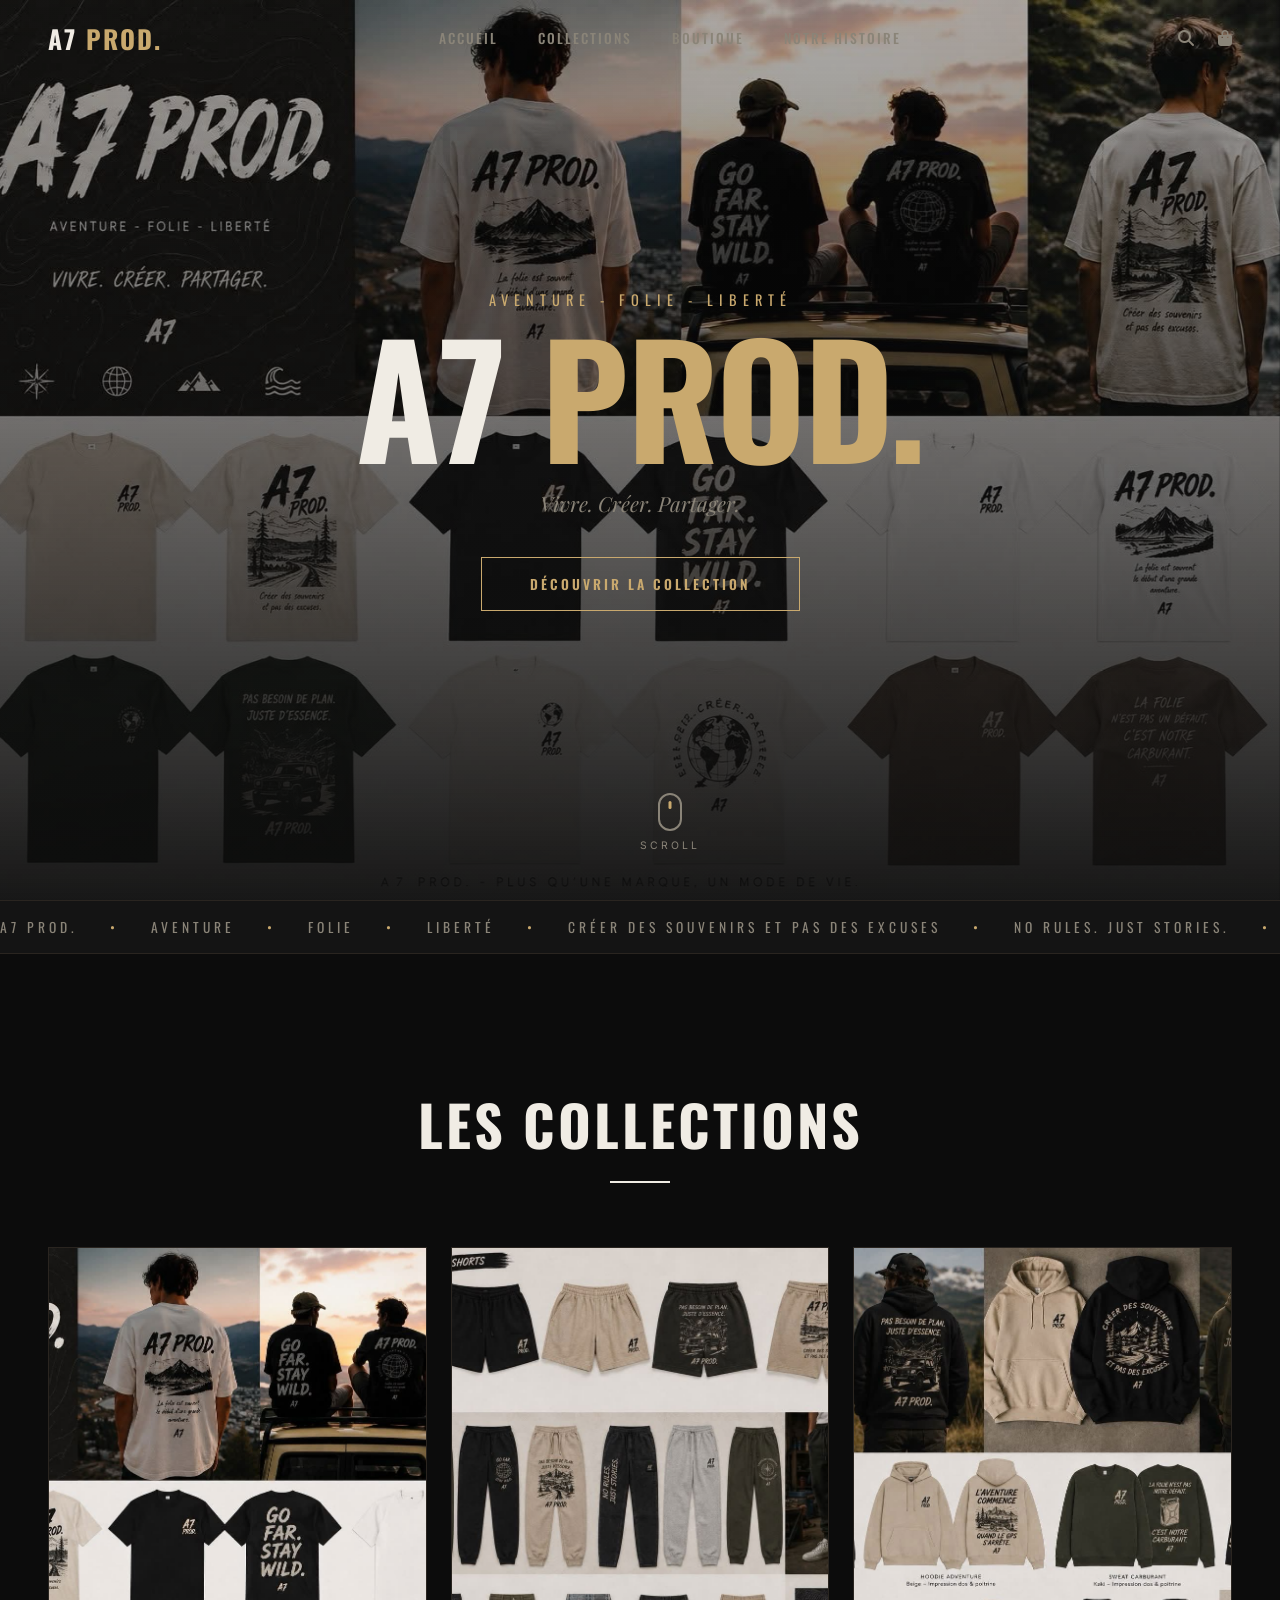
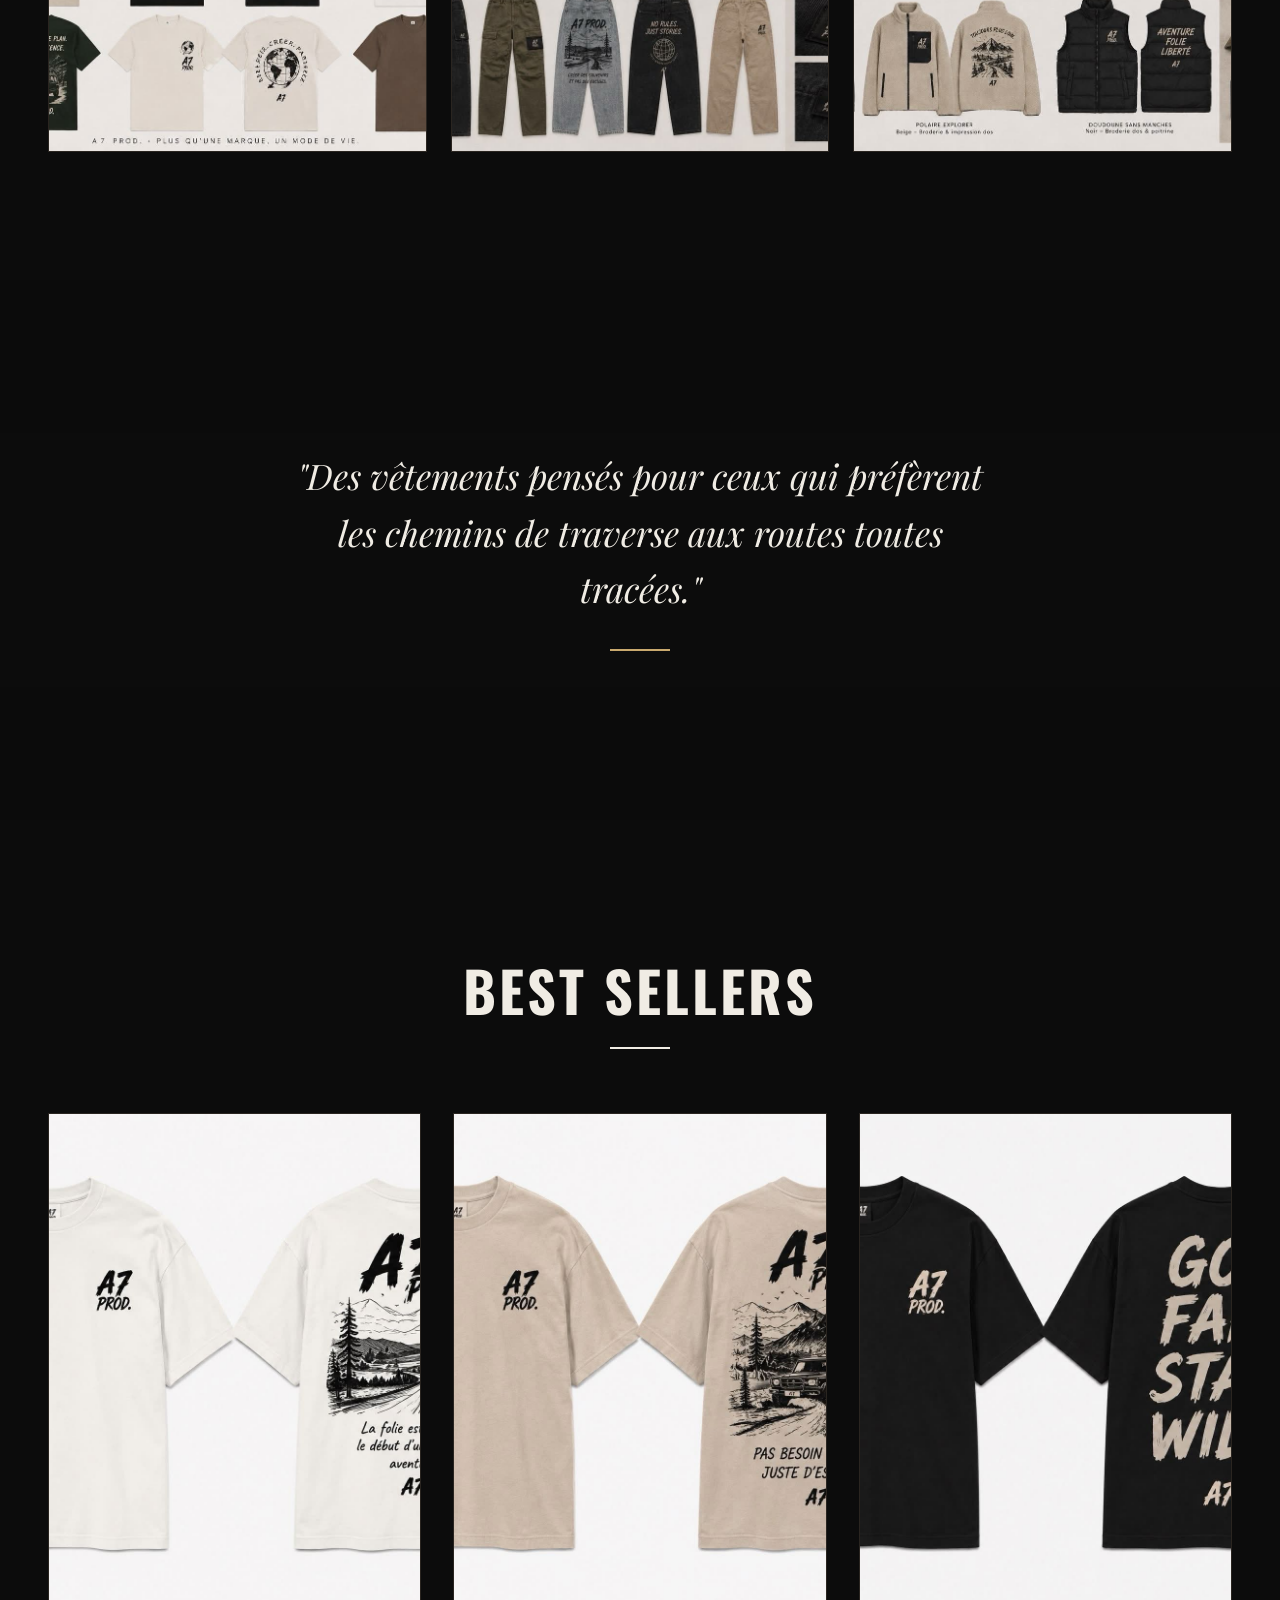
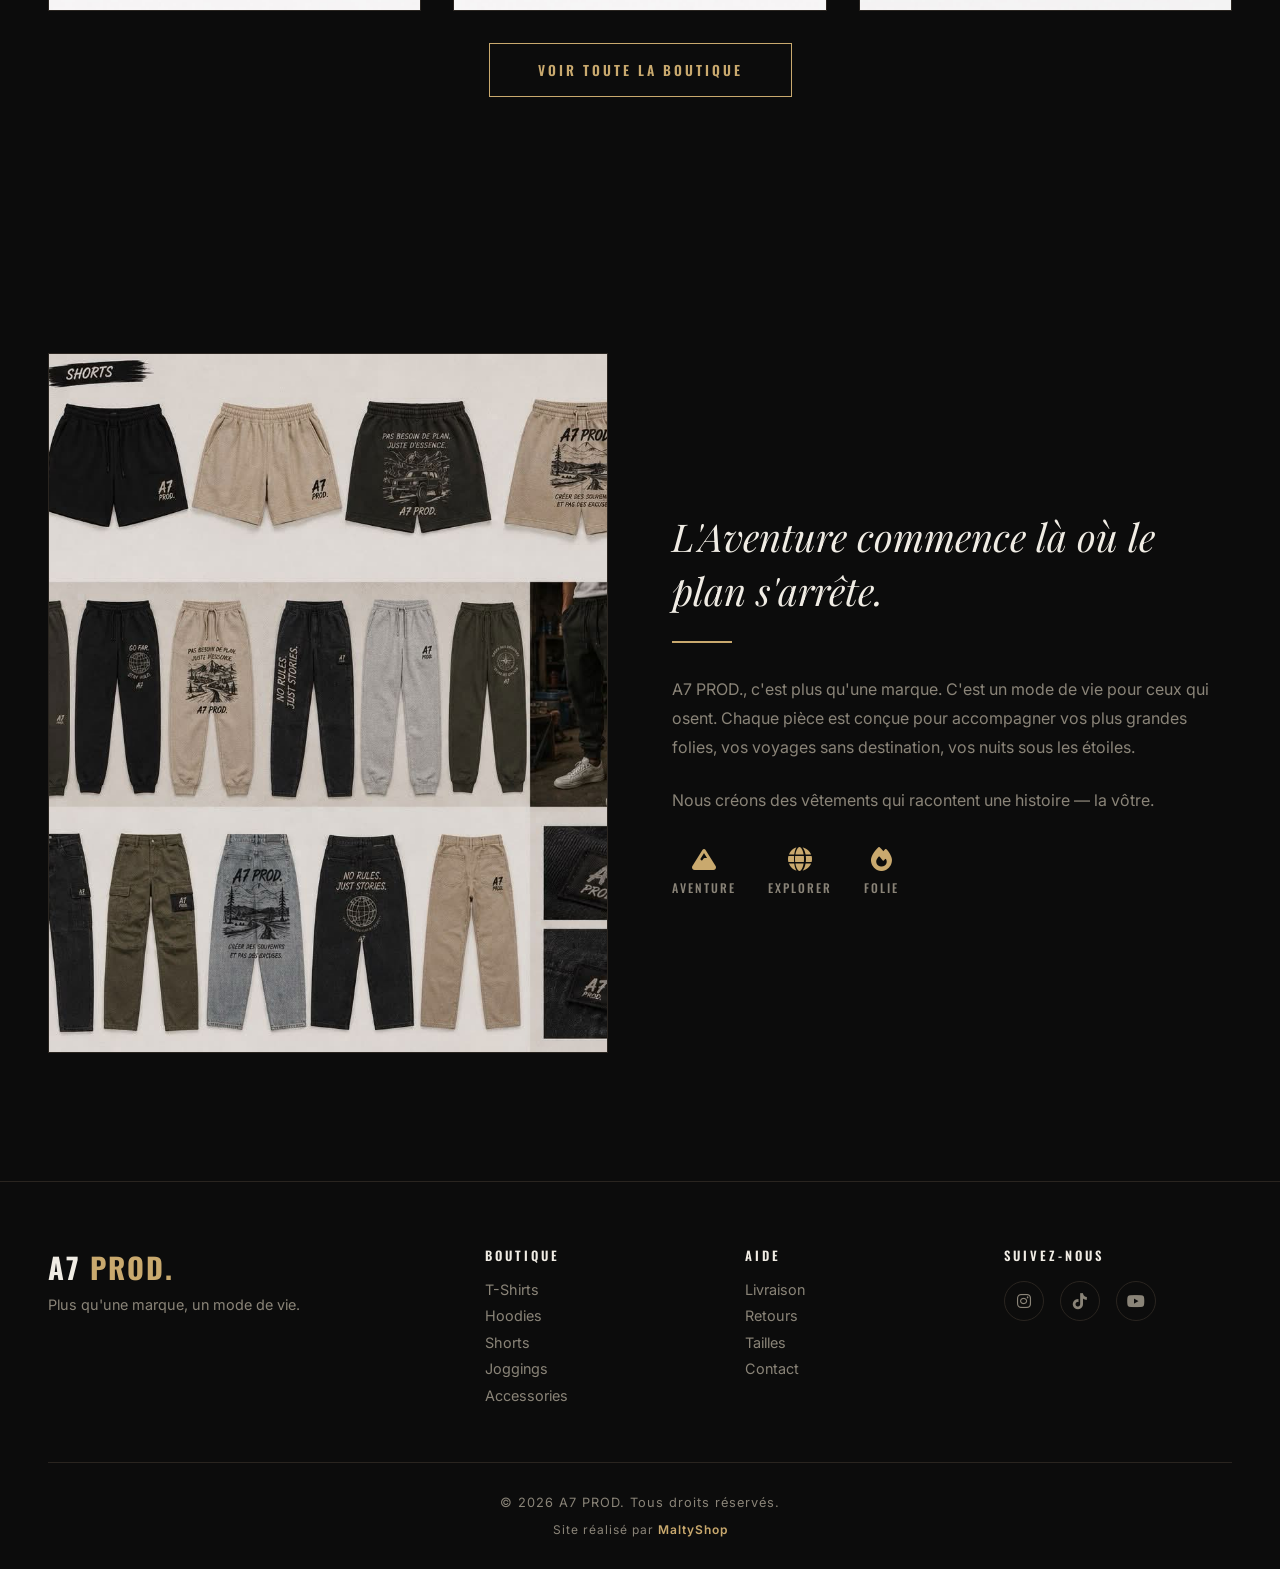
==== index.html @ d079b35b "Add files via upload" ====
<!DOCTYPE html>
<html lang="fr">
<head>
    <meta charset="UTF-8">
    <meta name="viewport" content="width=device-width, initial-scale=1.0, maximum-scale=5.0, user-scalable=yes">
    <title>A7 PROD. | Aventure - Folie - Liberté</title>
    <link rel="preconnect" href="https://fonts.googleapis.com">
    <link rel="preconnect" href="https://fonts.gstatic.com" crossorigin>
    <link href="https://fonts.googleapis.com/css2?family=Oswald:wght@400;500;600;700&family=Playfair+Display:ital,wght@0,400;0,700;1,400&family=Inter:wght@300;400;500;600&display=swap" rel="stylesheet">
    <link rel="stylesheet" href="css/style.css">
    <link rel="stylesheet" href="https://cdnjs.cloudflare.com/ajax/libs/font-awesome/6.4.0/css/all.min.css">
</head>
<body>

    <nav class="navbar" id="navbar">
        <div class="nav-container">
            <a href="#" class="logo">A7 <span>PROD.</span></a>
            <ul class="nav-links">
                <li><a href="#hero">Accueil</a></li>
                <li><a href="#collections">Collections</a></li>
                <li><a href="#shop">Boutique</a></li>
                <li><a href="#about">Notre Histoire</a></li>
            </ul>
            <div class="nav-icons">
                <a href="#"><i class="fas fa-search"></i></a>
                <a href="#"><i class="fas fa-shopping-bag"></i></a>
                <button class="hamburger" id="hamburger" aria-label="Menu">
                    <span></span><span></span><span></span>
                </button>
            </div>
        </div>
    </nav>

    <div class="mobile-menu" id="mobileMenu">
        <button class="mobile-close" id="mobileClose" aria-label="Fermer">&times;</button>
        <a href="#hero">Accueil</a>
        <a href="#collections">Collections</a>
        <a href="#shop">Boutique</a>
        <a href="#about">Notre Histoire</a>
    </div>

    <div class="lightbox" id="lightbox">
        <button class="lightbox-close" id="lightboxClose" aria-label="Fermer">&times;</button>
        <img src="" alt="Vue agrandie" id="lightboxImg">
        <span class="lightbox-hint">Pincer pour zoomer</span>
    </div>

    <header id="hero" class="hero">
        <div class="hero-img" style="background-image: url('images/hero-collection.jpg')"></div>
        <div class="hero-overlay"></div>
        <div class="hero-content" data-animate="fade-up">
            <p class="hero-sub">Aventure - Folie - Liberté</p>
            <h1 class="hero-title">A7 <span>PROD.</span></h1>
            <p class="hero-tagline">Vivre. Créer. Partager.</p>
            <a href="#shop" class="btn-main">Découvrir la Collection</a>
        </div>
        <div class="scroll-indicator">
            <div class="mouse">
                <div class="wheel"></div>
            </div>
            <p>Scroll</p>
        </div>
    </header>

    <section class="brand-strip">
        <div class="marquee">
            <div class="marquee-inner">
                <span>A7 PROD.</span>
                <span class="dot">&#x2022;</span>
                <span>Aventure</span>
                <span class="dot">&#x2022;</span>
                <span>Folie</span>
                <span class="dot">&#x2022;</span>
                <span>Liberté</span>
                <span class="dot">&#x2022;</span>
                <span>Créer des souvenirs et pas des excuses</span>
                <span class="dot">&#x2022;</span>
                <span>No Rules. Just Stories.</span>
                <span class="dot">&#x2022;</span>
                <span>A7 PROD.</span>
                <span class="dot">&#x2022;</span>
                <span>Aventure</span>
                <span class="dot">&#x2022;</span>
                <span>Folie</span>
                <span class="dot">&#x2022;</span>
                <span>Liberté</span>
                <span class="dot">&#x2022;</span>
                <span>Créer des souvenirs et pas des excuses</span>
                <span class="dot">&#x2022;</span>
                <span>No Rules. Just Stories.</span>
                <span class="dot">&#x2022;</span>
            </div>
        </div>
    </section>

    <section id="collections" class="collections">
        <div class="section-header" data-animate="fade-up">
            <h2>Les Collections</h2>
            <div class="line"></div>
        </div>
        <div class="collections-grid">
            <div class="collection-card" data-animate="fade-up">
                <div class="collection-img">
                    <img src="images/hero-collection.jpg" alt="Collection T-Shirts">
                </div>
                <div class="collection-info">
                    <h3>T-Shirts</h3>
                    <p>12 pièces</p>
                </div>
            </div>
            <div class="collection-card" data-animate="fade-up" data-delay="0.2">
                <div class="collection-img">
                    <img src="images/collection-bottoms.jpg" alt="Collection Bottoms">
                </div>
                <div class="collection-info">
                    <h3>Shorts & Joggings</h3>
                    <p>18 pièces</p>
                </div>
            </div>
            <div class="collection-card" data-animate="fade-up" data-delay="0.4">
                <div class="collection-img">
                    <img src="images/collection-hoodies.jpg" alt="Collection Hoodies">
                </div>
                <div class="collection-info">
                    <h3>Hoodies & Outerwear</h3>
                    <p>10 pièces</p>
                </div>
            </div>
        </div>
        <p class="swipe-hint">&#8592; Glisser pour voir plus &#8594;</p>
    </section>

    <section class="statement">
        <div class="statement-bg" style="background-image: url('images/collection-hoodies.jpg')"></div>
        <div class="statement-overlay"></div>
        <div class="statement-content" data-animate="fade-up">
            <h2>"Des vêtements pensés pour ceux qui préfèrent les chemins de traverse aux routes toutes tracées."</h2>
            <div class="line gold"></div>
        </div>
    </section>

    <section id="shop" class="shop">
        <div class="section-header" data-animate="fade-up">
            <h2>Best Sellers</h2>
            <div class="line"></div>
        </div>

        <div class="products-row">
            <div class="product-card" data-animate="fade-up">
                <div class="product-flip">
                    <div class="flip-front">
                        <img src="images/tshirt-cream.jpg" alt="T-Shirt Créer des Souvenirs">
                    </div>
                    <div class="flip-back">
                        <div class="flip-content">
                            <h4>Créer des Souvenirs</h4>
                            <p>T-Shirt Oversize Beige</p>
                            <span class="price">49,99 €</span>
                            <button class="btn-add">Ajouter au panier</button>
                        </div>
                    </div>
                </div>
            </div>

            <div class="product-card" data-animate="fade-up" data-delay="0.2">
                <div class="product-flip">
                    <div class="flip-front">
                        <img src="images/tshirt-beige.jpg" alt="T-Shirt Pas Besoin de Plan">
                    </div>
                    <div class="flip-back">
                        <div class="flip-content">
                            <h4>Pas Besoin de Plan</h4>
                            <p>T-Shirt Oversize Kaki</p>
                            <span class="price">49,99 €</span>
                            <button class="btn-add">Ajouter au panier</button>
                        </div>
                    </div>
                </div>
            </div>

            <div class="product-card" data-animate="fade-up" data-delay="0.4">
                <div class="product-flip">
                    <div class="flip-front">
                        <img src="images/tshirt-black.jpg" alt="T-Shirt Go Far Stay Wild">
                    </div>
                    <div class="flip-back">
                        <div class="flip-content">
                            <h4>Go Far. Stay Wild.</h4>
                            <p>T-Shirt Oversize Noir</p>
                            <span class="price">49,99 €</span>
                            <button class="btn-add">Ajouter au panier</button>
                        </div>
                    </div>
                </div>
            </div>
        </div>
        <p class="swipe-hint">&#8592; Glisser pour voir plus &#8594;</p>

        <div class="shop-cta" data-animate="fade-up">
            <a href="#" class="btn-main">Voir toute la boutique</a>
        </div>
    </section>

    <section id="about" class="about">
        <div class="about-grid">
            <div class="about-img" data-animate="fade-right">
                <img src="images/collection-bottoms.jpg" alt="A7 PROD Collection">
            </div>
            <div class="about-text" data-animate="fade-left">
                <h2>L'Aventure commence là où le plan s'arrête.</h2>
                <div class="line gold"></div>
                <p>A7 PROD., c'est plus qu'une marque. C'est un mode de vie pour ceux qui osent. Chaque pièce est conçue pour accompagner vos plus grandes folies, vos voyages sans destination, vos nuits sous les étoiles.</p>
                <p>Nous créons des vêtements qui racontent une histoire — la vôtre.</p>
                <div class="about-icons">
                    <div class="icon-item">
                        <i class="fas fa-mountain"></i>
                        <span>Aventure</span>
                    </div>
                    <div class="icon-item">
                        <i class="fas fa-globe"></i>
                        <span>Explorer</span>
                    </div>
                    <div class="icon-item">
                        <i class="fas fa-fire"></i>
                        <span>Folie</span>
                    </div>
                </div>
            </div>
        </div>
    </section>

    <footer>
        <div class="footer-top">
            <div class="footer-brand">
                <h3>A7 <span>PROD.</span></h3>
                <p>Plus qu'une marque, un mode de vie.</p>
            </div>
            <div class="footer-links">
                <div class="footer-col">
                    <h4>Boutique</h4>
                    <a href="#">T-Shirts</a>
                    <a href="#">Hoodies</a>
                    <a href="#">Shorts</a>
                    <a href="#">Joggings</a>
                    <a href="#">Accessories</a>
                </div>
                <div class="footer-col">
                    <h4>Aide</h4>
                    <a href="#">Livraison</a>
                    <a href="#">Retours</a>
                    <a href="#">Tailles</a>
                    <a href="#">Contact</a>
                </div>
                <div class="footer-col">
                    <h4>Suivez-nous</h4>
                    <div class="socials">
                        <a href="#"><i class="fab fa-instagram"></i></a>
                        <a href="#"><i class="fab fa-tiktok"></i></a>
                        <a href="#"><i class="fab fa-youtube"></i></a>
                    </div>
                </div>
            </div>
        </div>
        <div class="footer-bottom">
            <p>&copy; 2026 A7 PROD. Tous droits réservés.</p>
            <p class="credit">Site réalisé par <a href="https://maltyshop.vercel.app/" target="_blank">MaltyShop</a></p>
        </div>
    </footer>

    <script src="js/main.js"></script>
</body>
</html>
---- css/style.css ----
:root {
    --bg: #0c0c0c;
    --bg-light: #141414;
    --bg-card: #1a1a1a;
    --text: #f0ece4;
    --text-muted: #8a8478;
    --wood: #8b6f4e;
    --wood-light: #b8976a;
    --gold: #c9a96e;
    --border: #2a2520;
    --ease: cubic-bezier(0.22, 1, 0.36, 1);
    --font-display: 'Oswald', sans-serif;
    --font-serif: 'Playfair Display', serif;
    --font-body: 'Inter', sans-serif;
}

* { margin: 0; padding: 0; box-sizing: border-box; }

html {
    scroll-behavior: smooth;
    -webkit-text-size-adjust: 100%;
}

body {
    font-family: var(--font-body);
    background: var(--bg);
    color: var(--text);
    overflow-x: hidden;
    -webkit-font-smoothing: antialiased;
    -webkit-tap-highlight-color: transparent;
}

a { text-decoration: none; color: inherit; }
img { display: block; width: 100%; height: 100%; object-fit: cover; }

/* ─── NAVBAR ─── */
.navbar {
    position: fixed;
    top: 0;
    left: 0;
    width: 100%;
    z-index: 100;
    padding: 1.2rem 0;
    transition: all 0.5s var(--ease);
}

.navbar.scrolled {
    background: rgba(12, 12, 12, 0.92);
    backdrop-filter: blur(20px);
    -webkit-backdrop-filter: blur(20px);
    padding: 0.8rem 0;
    border-bottom: 1px solid var(--border);
}

.nav-container {
    max-width: 1400px;
    margin: 0 auto;
    padding: 0 3rem;
    display: flex;
    align-items: center;
    justify-content: space-between;
}

.logo {
    font-family: var(--font-display);
    font-size: 1.6rem;
    font-weight: 700;
    letter-spacing: 2px;
    color: var(--text);
}

.logo span { color: var(--gold); }

.nav-links {
    display: flex;
    list-style: none;
    gap: 2.5rem;
}

.nav-links a {
    font-family: var(--font-display);
    font-size: 0.85rem;
    font-weight: 500;
    letter-spacing: 2px;
    text-transform: uppercase;
    color: var(--text-muted);
    transition: color 0.3s;
    position: relative;
}

.nav-links a::after {
    content: '';
    position: absolute;
    bottom: -4px;
    left: 0;
    width: 0;
    height: 1px;
    background: var(--gold);
    transition: width 0.4s var(--ease);
}

.nav-links a:hover { color: var(--text); }
.nav-links a:hover::after { width: 100%; }

.nav-icons {
    display: flex;
    align-items: center;
    gap: 1.5rem;
}

.nav-icons a {
    color: var(--text-muted);
    font-size: 1rem;
    transition: color 0.3s;
}

.nav-icons a:hover { color: var(--gold); }

/* ─── HAMBURGER ─── */
.hamburger {
    display: none;
    flex-direction: column;
    gap: 6px;
    background: none;
    border: none;
    cursor: pointer;
    padding: 8px;
    z-index: 110;
    -webkit-tap-highlight-color: transparent;
}

.hamburger span {
    display: block;
    width: 24px;
    height: 2px;
    background: var(--text);
    transition: all 0.35s var(--ease);
    transform-origin: center;
}

.hamburger.active span:nth-child(1) {
    transform: translateY(8px) rotate(45deg);
}

.hamburger.active span:nth-child(2) {
    opacity: 0;
    transform: scaleX(0);
}

.hamburger.active span:nth-child(3) {
    transform: translateY(-8px) rotate(-45deg);
}

/* ─── MOBILE MENU ─── */
.mobile-menu {
    display: none;
    position: fixed;
    top: 0;
    left: 0;
    width: 100%;
    height: 100%;
    height: 100dvh;
    background: rgba(12, 12, 12, 0.98);
    backdrop-filter: blur(30px);
    -webkit-backdrop-filter: blur(30px);
    z-index: 99;
    flex-direction: column;
    align-items: center;
    justify-content: center;
    gap: 2.5rem;
    opacity: 0;
    pointer-events: none;
    transition: opacity 0.4s var(--ease);
    padding-top: env(safe-area-inset-top, 0px);
    padding-bottom: env(safe-area-inset-bottom, 0px);
}

.mobile-menu.open {
    opacity: 1;
    pointer-events: all;
}

.mobile-menu a {
    font-family: var(--font-display);
    font-size: 2.2rem;
    font-weight: 600;
    letter-spacing: 4px;
    text-transform: uppercase;
    color: var(--text);
    transition: color 0.3s, transform 0.3s;
    -webkit-tap-highlight-color: transparent;
}

.mobile-menu a:active {
    color: var(--gold);
    transform: scale(0.95);
}

.mobile-close {
    position: absolute;
    top: 1.5rem;
    right: 1.5rem;
    top: calc(1.5rem + env(safe-area-inset-top, 0px));
    width: 44px;
    height: 44px;
    background: rgba(255, 255, 255, 0.05);
    border: 1px solid var(--border);
    border-radius: 50%;
    color: var(--text);
    font-size: 1.8rem;
    cursor: pointer;
    display: flex;
    align-items: center;
    justify-content: center;
    -webkit-tap-highlight-color: transparent;
}

/* ─── LIGHTBOX ─── */
.lightbox {
    display: none;
    position: fixed;
    inset: 0;
    background: rgba(0, 0, 0, 0.96);
    z-index: 200;
    align-items: center;
    justify-content: center;
    opacity: 0;
    pointer-events: none;
    transition: opacity 0.3s var(--ease);
    padding: env(safe-area-inset-top, 0px) env(safe-area-inset-right, 0px) env(safe-area-inset-bottom, 0px) env(safe-area-inset-left, 0px);
}

.lightbox.active {
    display: flex;
    opacity: 1;
    pointer-events: all;
}

.lightbox-img-wrap {
    width: 100%;
    height: 100%;
    display: flex;
    align-items: center;
    justify-content: center;
    overflow: auto;
    -webkit-overflow-scrolling: touch;
    touch-action: pinch-zoom pan-x pan-y;
}

.lightbox img {
    max-width: 100%;
    max-height: 100%;
    width: auto;
    height: auto;
    object-fit: contain;
    touch-action: pinch-zoom;
    -webkit-user-select: none;
    user-select: none;
    transition: transform 0.15s ease-out;
}

.lightbox-close {
    position: fixed;
    top: 1rem;
    right: 1rem;
    top: calc(1rem + env(safe-area-inset-top, 0px));
    width: 44px;
    height: 44px;
    background: rgba(255, 255, 255, 0.1);
    backdrop-filter: blur(10px);
    -webkit-backdrop-filter: blur(10px);
    border: 1px solid rgba(255, 255, 255, 0.15);
    border-radius: 50%;
    color: white;
    font-size: 1.5rem;
    cursor: pointer;
    display: flex;
    align-items: center;
    justify-content: center;
    z-index: 201;
    -webkit-tap-highlight-color: transparent;
}

.lightbox-hint {
    position: fixed;
    bottom: 2rem;
    bottom: calc(2rem + env(safe-area-inset-bottom, 0px));
    left: 50%;
    transform: translateX(-50%);
    font-size: 0.7rem;
    color: rgba(255, 255, 255, 0.4);
    letter-spacing: 2px;
    text-transform: uppercase;
    z-index: 201;
    pointer-events: none;
}

/* ─── HERO ─── */
.hero {
    position: relative;
    height: 100vh;
    height: 100dvh;
    min-height: 600px;
    display: flex;
    align-items: center;
    justify-content: center;
    overflow: hidden;
}

.hero-img {
    position: absolute;
    inset: 0;
    background-size: cover;
    background-position: center;
    transform: scale(1.1);
    transition: transform 8s ease-out;
    will-change: transform;
}

.hero.loaded .hero-img {
    transform: scale(1);
}

.hero-overlay {
    position: absolute;
    inset: 0;
    background: linear-gradient(
        to bottom,
        rgba(12, 12, 12, 0.3) 0%,
        rgba(12, 12, 12, 0.5) 40%,
        rgba(12, 12, 12, 0.95) 100%
    );
}

.hero-content {
    position: relative;
    z-index: 2;
    text-align: center;
    padding: 0 2rem;
}

.hero-sub {
    font-family: var(--font-display);
    font-size: 0.9rem;
    font-weight: 400;
    letter-spacing: 6px;
    text-transform: uppercase;
    color: var(--gold);
    margin-bottom: 1rem;
    opacity: 0;
    transform: translateY(30px);
    animation: fadeUp 1s var(--ease) 0.3s forwards;
}

.hero-title {
    font-family: var(--font-display);
    font-size: clamp(4rem, 12vw, 10rem);
    font-weight: 700;
    line-height: 0.9;
    letter-spacing: -2px;
    margin-bottom: 1.5rem;
    opacity: 0;
    transform: translateY(30px);
    animation: fadeUp 1s var(--ease) 0.5s forwards;
}

.hero-title span {
    color: var(--gold);
    display: inline-block;
}

.hero-tagline {
    font-family: var(--font-serif);
    font-style: italic;
    font-size: 1.3rem;
    color: var(--text-muted);
    margin-bottom: 2.5rem;
    opacity: 0;
    transform: translateY(30px);
    animation: fadeUp 1s var(--ease) 0.7s forwards;
}

.btn-main {
    display: inline-block;
    font-family: var(--font-display);
    font-size: 0.85rem;
    font-weight: 600;
    letter-spacing: 3px;
    text-transform: uppercase;
    padding: 1rem 3rem;
    border: 1px solid var(--gold);
    color: var(--gold);
    background: transparent;
    cursor: pointer;
    transition: all 0.4s var(--ease);
    opacity: 0;
    transform: translateY(30px);
    animation: fadeUp 1s var(--ease) 0.9s forwards;
    -webkit-tap-highlight-color: transparent;
}

.btn-main:hover {
    background: var(--gold);
    color: var(--bg);
}

.scroll-indicator {
    position: absolute;
    bottom: 3rem;
    left: 50%;
    transform: translateX(-50%);
    z-index: 2;
    text-align: center;
    opacity: 0;
    animation: fadeUp 1s var(--ease) 1.2s forwards;
}

.mouse {
    width: 24px;
    height: 38px;
    border: 2px solid var(--text-muted);
    border-radius: 12px;
    margin: 0 auto 0.5rem;
    position: relative;
}

.wheel {
    width: 3px;
    height: 8px;
    background: var(--gold);
    border-radius: 2px;
    position: absolute;
    top: 6px;
    left: 50%;
    transform: translateX(-50%);
    animation: scrollWheel 2s infinite;
}

.scroll-indicator p {
    font-size: 0.65rem;
    letter-spacing: 3px;
    text-transform: uppercase;
    color: var(--text-muted);
}

/* ─── MARQUEE ─── */
.brand-strip {
    background: var(--bg-light);
    border-top: 1px solid var(--border);
    border-bottom: 1px solid var(--border);
    overflow: hidden;
    padding: 1rem 0;
}

.marquee {
    width: 100%;
    overflow: hidden;
}

.marquee-inner {
    display: flex;
    gap: 2rem;
    white-space: nowrap;
    animation: marquee 30s linear infinite;
    font-family: var(--font-display);
    font-size: 0.85rem;
    font-weight: 400;
    letter-spacing: 4px;
    text-transform: uppercase;
    color: var(--text-muted);
}

.marquee-inner .dot {
    color: var(--gold);
}

/* ─── SECTIONS COMMON ─── */
.section-header {
    text-align: center;
    margin-bottom: 4rem;
}

.section-header h2 {
    font-family: var(--font-display);
    font-size: clamp(2rem, 5vw, 3.5rem);
    font-weight: 700;
    letter-spacing: 3px;
    text-transform: uppercase;
    margin-bottom: 1rem;
}

.line {
    width: 60px;
    height: 2px;
    background: var(--text);
    margin: 0 auto;
}

.line.gold { background: var(--gold); }

/* ─── COLLECTIONS ─── */
.collections {
    padding: 8rem 3rem;
    max-width: 1400px;
    margin: 0 auto;
}

.collections-grid {
    display: grid;
    grid-template-columns: repeat(3, 1fr);
    gap: 1.5rem;
}

.collection-card {
    position: relative;
    overflow: hidden;
    cursor: pointer;
    aspect-ratio: 3/4;
    border: 1px solid var(--border);
}

.collection-img {
    position: absolute;
    inset: 0;
}

.collection-img img {
    transition: transform 0.8s var(--ease);
}

.collection-card:hover .collection-img img {
    transform: scale(1.08);
}

.collection-info {
    position: absolute;
    bottom: 0;
    left: 0;
    right: 0;
    padding: 3rem 2rem 2rem;
    background: linear-gradient(to top, rgba(12,12,12,0.95) 0%, transparent 100%);
    transform: translateY(20px);
    opacity: 0;
    transition: all 0.5s var(--ease);
}

.collection-card:hover .collection-info {
    transform: translateY(0);
    opacity: 1;
}

.collection-info h3 {
    font-family: var(--font-display);
    font-size: 1.5rem;
    font-weight: 600;
    letter-spacing: 2px;
    text-transform: uppercase;
    margin-bottom: 0.3rem;
}

.collection-info p {
    font-size: 0.85rem;
    color: var(--gold);
    letter-spacing: 1px;
}

/* ─── STATEMENT ─── */
.statement {
    position: relative;
    height: 60vh;
    min-height: 400px;
    display: flex;
    align-items: center;
    justify-content: center;
    overflow: hidden;
}

.statement-bg {
    position: absolute;
    inset: 0;
    background-size: cover;
    background-position: center;
    background-attachment: fixed;
}

.statement-overlay {
    position: absolute;
    inset: 0;
    background: rgba(12, 12, 12, 0.88);
}

.statement-content {
    position: relative;
    z-index: 2;
    text-align: center;
    max-width: 800px;
    padding: 0 3rem;
}

.statement-content h2 {
    font-family: var(--font-serif);
    font-size: clamp(1.5rem, 3.5vw, 2.2rem);
    font-weight: 400;
    font-style: italic;
    line-height: 1.6;
    color: var(--text);
    margin-bottom: 2rem;
}

/* ─── SHOP ─── */
.shop {
    padding: 8rem 3rem;
    max-width: 1400px;
    margin: 0 auto;
}

.products-row {
    display: grid;
    grid-template-columns: repeat(3, 1fr);
    gap: 2rem;
    margin-bottom: 2rem;
}

.product-card {
    perspective: 1000px;
    aspect-ratio: 3/4;
    cursor: pointer;
}

.product-flip {
    position: relative;
    width: 100%;
    height: 100%;
    transition: transform 0.8s var(--ease);
    transform-style: preserve-3d;
}

.product-card:hover .product-flip {
    transform: rotateY(180deg);
}

.flip-front,
.flip-back {
    position: absolute;
    inset: 0;
    backface-visibility: hidden;
    -webkit-backface-visibility: hidden;
    border: 1px solid var(--border);
    overflow: hidden;
}

.flip-front img {
    transition: transform 0.6s var(--ease);
}

.product-card:hover .flip-front img {
    transform: scale(1.05);
}

.flip-back {
    transform: rotateY(180deg);
    background: var(--bg-card);
    display: flex;
    align-items: center;
    justify-content: center;
}

.flip-content {
    text-align: center;
    padding: 2rem;
}

.flip-content h4 {
    font-family: var(--font-display);
    font-size: 1.4rem;
    font-weight: 600;
    letter-spacing: 2px;
    text-transform: uppercase;
    margin-bottom: 0.5rem;
}

.flip-content p {
    font-size: 0.9rem;
    color: var(--text-muted);
    margin-bottom: 1rem;
}

.flip-content .price {
    display: block;
    font-family: var(--font-display);
    font-size: 1.3rem;
    font-weight: 600;
    color: var(--gold);
    margin-bottom: 2rem;
}

.btn-add {
    font-family: var(--font-display);
    font-size: 0.8rem;
    font-weight: 600;
    letter-spacing: 2px;
    text-transform: uppercase;
    padding: 0.9rem 2rem;
    border: 1px solid var(--gold);
    background: transparent;
    color: var(--gold);
    cursor: pointer;
    transition: all 0.3s var(--ease);
    -webkit-tap-highlight-color: transparent;
}

.btn-add:hover {
    background: var(--gold);
    color: var(--bg);
}

.shop-cta {
    text-align: center;
    margin-top: 2rem;
}

/* ─── ABOUT ─── */
.about {
    padding: 8rem 3rem;
    max-width: 1400px;
    margin: 0 auto;
}

.about-grid {
    display: grid;
    grid-template-columns: 1fr 1fr;
    gap: 4rem;
    align-items: center;
}

.about-img {
    overflow: hidden;
    border: 1px solid var(--border);
    aspect-ratio: 4/5;
    cursor: zoom-in;
}

.about-img img {
    transition: transform 0.8s var(--ease);
}

.about-img:hover img {
    transform: scale(1.05);
}

.about-text h2 {
    font-family: var(--font-serif);
    font-size: clamp(1.8rem, 3vw, 2.5rem);
    font-weight: 400;
    font-style: italic;
    line-height: 1.4;
    margin-bottom: 1.5rem;
}

.about-text .line {
    margin: 0 0 2rem 0;
}

.about-text p {
    font-size: 1rem;
    line-height: 1.8;
    color: var(--text-muted);
    margin-bottom: 1.5rem;
}

.about-icons {
    display: flex;
    gap: 2rem;
    margin-top: 2rem;
}

.icon-item {
    text-align: center;
}

.icon-item i {
    font-size: 1.5rem;
    color: var(--gold);
    margin-bottom: 0.5rem;
}

.icon-item span {
    display: block;
    font-family: var(--font-display);
    font-size: 0.75rem;
    font-weight: 500;
    letter-spacing: 2px;
    text-transform: uppercase;
    color: var(--text-muted);
}

/* ─── FOOTER ─── */
footer {
    border-top: 1px solid var(--border);
    padding: 4rem 3rem 2rem;
}

.footer-top {
    max-width: 1400px;
    margin: 0 auto;
    display: grid;
    grid-template-columns: 1fr 2fr;
    gap: 4rem;
    margin-bottom: 3rem;
}

.footer-brand h3 {
    font-family: var(--font-display);
    font-size: 1.8rem;
    font-weight: 700;
    letter-spacing: 2px;
    margin-bottom: 0.5rem;
}

.footer-brand h3 span { color: var(--gold); }

.footer-brand p {
    font-size: 0.9rem;
    color: var(--text-muted);
}

.footer-links {
    display: grid;
    grid-template-columns: repeat(3, 1fr);
    gap: 2rem;
}

.footer-col h4 {
    font-family: var(--font-display);
    font-size: 0.8rem;
    font-weight: 600;
    letter-spacing: 3px;
    text-transform: uppercase;
    margin-bottom: 1rem;
    color: var(--text);
}

.footer-col a {
    display: block;
    font-size: 0.9rem;
    color: var(--text-muted);
    margin-bottom: 0.6rem;
    transition: color 0.3s;
}

.footer-col a:hover { color: var(--gold); }

.socials {
    display: flex;
    gap: 1rem;
}

.socials a {
    display: inline-flex;
    align-items: center;
    justify-content: center;
    width: 40px;
    height: 40px;
    border: 1px solid var(--border);
    border-radius: 50%;
    font-size: 1rem;
    color: var(--text-muted);
    transition: all 0.3s;
}

.socials a:hover {
    border-color: var(--gold);
    color: var(--gold);
}

.footer-bottom {
    max-width: 1400px;
    margin: 0 auto;
    padding-top: 2rem;
    border-top: 1px solid var(--border);
    text-align: center;
}

.footer-bottom p {
    font-size: 0.8rem;
    color: var(--text-muted);
    letter-spacing: 1px;
}

.footer-bottom .credit {
    margin-top: 0.8rem;
    font-size: 0.75rem;
    color: var(--text-muted);
}

.footer-bottom .credit a {
    color: var(--gold);
    font-weight: 600;
    transition: opacity 0.3s;
}

.footer-bottom .credit a:hover {
    opacity: 0.7;
}

/* ─── SWIPE HINT ─── */
.swipe-hint {
    display: none;
}

/* ─── ANIMATIONS ─── */
@keyframes fadeUp {
    to { opacity: 1; transform: translateY(0); }
}

@keyframes scrollWheel {
    0% { opacity: 1; transform: translateX(-50%) translateY(0); }
    100% { opacity: 0; transform: translateX(-50%) translateY(12px); }
}

@keyframes marquee {
    0% { transform: translateX(0); }
    100% { transform: translateX(-50%); }
}

@keyframes fadeIn {
    from { opacity: 0; }
    to { opacity: 1; }
}

/* Scroll reveal */
[data-animate] {
    opacity: 0;
    transition: all 0.8s var(--ease);
}

[data-animate="fade-up"] { transform: translateY(60px); }
[data-animate="fade-right"] { transform: translateX(-60px); }
[data-animate="fade-left"] { transform: translateX(60px); }

[data-animate].visible {
    opacity: 1;
    transform: translate(0);
}

/* ════════════════════════════════════════════════════════
   TABLETTE
   ════════════════════════════════════════════════════════ */
@media (max-width: 1024px) {
    .collections-grid { grid-template-columns: 1fr; gap: 1rem; }
    .collection-card { aspect-ratio: 16/9; }
    .products-row { grid-template-columns: repeat(2, 1fr); }
    .about-grid { grid-template-columns: 1fr; gap: 2rem; }
    .footer-top { grid-template-columns: 1fr; gap: 2rem; }
}

/* ════════════════════════════════════════════════════════
   MOBILE
   ════════════════════════════════════════════════════════ */
@media (max-width: 768px) {

    /* ── NAV ── */
    .nav-links { display: none; }
    .nav-icons > a { display: none; }
    .hamburger { display: flex; }
    .nav-container { padding: 0 1.2rem; }
    .navbar { padding: 1rem 0; }
    .navbar.scrolled { padding: 0.6rem 0; }
    .mobile-menu { display: flex; }

    /* ── HERO ── */
    .hero { min-height: 100dvh; }
    .hero-title {
        font-size: clamp(3.2rem, 16vw, 5rem);
        letter-spacing: -1px;
    }
    .hero-sub {
        font-size: 0.65rem;
        letter-spacing: 5px;
        margin-bottom: 0.8rem;
    }
    .hero-tagline {
        font-size: 1rem;
        margin-bottom: 2rem;
    }
    .hero-content { padding: 0 1.5rem; }
    .btn-main {
        padding: 0.85rem 2rem;
        font-size: 0.72rem;
        letter-spacing: 2px;
    }
    .scroll-indicator { bottom: 1.5rem; }

    /* ── SECTIONS ── */
    .collections { padding: 4rem 1.2rem; }
    .shop { padding: 4rem 1.2rem; }
    .about { padding: 4rem 1.2rem; }
    .statement { min-height: 350px; height: auto; padding: 4rem 0; }
    .statement-bg { background-attachment: scroll; }
    .statement-content { padding: 0 1.5rem; }
    .statement-content h2 { font-size: 1.25rem; line-height: 1.6; }

    /* ── SECTION HEADERS ── */
    .section-header { margin-bottom: 2rem; }
    .section-header h2 { font-size: 1.6rem; letter-spacing: 2px; }

    /* ── COLLECTIONS - Horizontal swipe ── */
    .collections-grid {
        display: flex;
        overflow-x: auto;
        scroll-snap-type: x mandatory;
        -webkit-overflow-scrolling: touch;
        gap: 0.8rem;
        padding: 0 1.2rem 1rem;
        margin: 0 -1.2rem;
        width: calc(100% + 2.4rem);
        scrollbar-width: none;
    }
    .collections-grid::-webkit-scrollbar { display: none; }
    .collection-card {
        flex: 0 0 82vw;
        scroll-snap-align: center;
        aspect-ratio: 3/4;
        border-radius: 10px;
    }
    .collection-info {
        opacity: 1;
        transform: translateY(0);
        padding: 2rem 1.2rem 1.2rem;
        border-radius: 0 0 10px 10px;
    }
    .collection-info h3 { font-size: 1.1rem; letter-spacing: 1px; }
    .collection-info p { font-size: 0.75rem; }

    /* ── PRODUCTS - Horizontal swipe ── */
    .products-row {
        display: flex;
        overflow-x: auto;
        scroll-snap-type: x mandatory;
        -webkit-overflow-scrolling: touch;
        gap: 0.8rem;
        padding: 0 1.2rem 1rem;
        margin: 0 -1.2rem;
        width: calc(100% + 2.4rem);
        margin-bottom: 1rem;
        scrollbar-width: none;
    }
    .products-row::-webkit-scrollbar { display: none; }
    .product-card {
        flex: 0 0 78vw;
        scroll-snap-align: center;
        max-width: 340px;
        aspect-ratio: 3/4;
        perspective: none;
    }
    .product-card:hover .product-flip {
        transform: none;
    }

    /* Mobile: show product info below image instead of flip */
    .product-flip {
        transform: none !important;
        transform-style: flat;
    }
    .flip-front,
    .flip-back {
        position: relative;
        backface-visibility: visible;
        -webkit-backface-visibility: visible;
    }
    .flip-front {
        border-radius: 10px;
        overflow: hidden;
    }
    .flip-front img {
        transition: transform 0.4s var(--ease);
    }
    .flip-back {
        transform: none;
        background: var(--bg-card);
        border-radius: 0 0 10px 10px;
        border: 1px solid var(--border);
        border-top: none;
        padding: 1.2rem;
        display: block;
    }
    .flip-content {
        padding: 0;
    }
    .flip-content h4 {
        font-size: 0.95rem;
        margin-bottom: 0.3rem;
    }
    .flip-content p {
        font-size: 0.8rem;
        margin-bottom: 0.6rem;
    }
    .flip-content .price {
        font-size: 1.1rem;
        margin-bottom: 1rem;
    }
    .btn-add {
        width: 100%;
        padding: 0.75rem 1rem;
        font-size: 0.72rem;
        min-height: 44px;
        border-radius: 6px;
    }
    .btn-add:active {
        background: var(--gold);
        color: var(--bg);
        transform: scale(0.97);
    }

    /* ── ABOUT ── */
    .about-grid { gap: 2rem; }
    .about-img {
        aspect-ratio: 16/10;
        border-radius: 10px;
    }
    .about-text h2 { font-size: 1.4rem; line-height: 1.4; }
    .about-text p { font-size: 0.9rem; line-height: 1.7; }
    .about-text .line { margin-bottom: 1.5rem; }
    .about-icons { gap: 1.5rem; margin-top: 1.5rem; }
    .icon-item i { font-size: 1.2rem; }
    .icon-item span { font-size: 0.6rem; letter-spacing: 1px; }

    /* ── FOOTER ── */
    footer {
        padding: 3rem 1.2rem 1.5rem;
        padding-bottom: calc(1.5rem + env(safe-area-inset-bottom, 0px));
    }
    .footer-top { gap: 2rem; margin-bottom: 2rem; }
    .footer-brand h3 { font-size: 1.3rem; }
    .footer-brand p { font-size: 0.8rem; }
    .footer-links { grid-template-columns: 1fr 1fr; gap: 1.5rem; }
    .footer-col h4 { font-size: 0.7rem; margin-bottom: 0.8rem; }
    .footer-col a { font-size: 0.82rem; margin-bottom: 0.5rem; }
    .socials a { width: 44px; height: 44px; }
    .footer-bottom { padding-top: 1.5rem; }
    .footer-bottom p { font-size: 0.68rem; }

    /* ── MARQUEE ── */
    .brand-strip { padding: 0.7rem 0; }
    .marquee-inner { font-size: 0.65rem; letter-spacing: 3px; gap: 1.5rem; }

    /* ── SWIPE HINT ── */
    .swipe-hint {
        display: block;
        text-align: center;
        font-size: 0.65rem;
        color: var(--text-muted);
        letter-spacing: 2px;
        margin-top: 0.6rem;
        opacity: 0.5;
        text-transform: uppercase;
    }

    /* ── TOUCH FEEDBACK ── */
    .btn-main:active {
        transform: scale(0.96);
        opacity: 0.9;
    }

    .collection-card:active .collection-img img {
        transform: scale(1.03);
    }

    /* ── SMOOTH MOMENTUM SCROLL ── */
    .collections-grid,
    .products-row {
        scroll-padding-left: 1.2rem;
    }
}

@media (min-width: 769px) {
    .swipe-hint { display: none !important; }
    .mobile-menu { display: none !important; }
}

/* ─── SAFE AREA NOTCH ─── */
@supports (padding: env(safe-area-inset-top)) {
    .navbar {
        padding-top: calc(1.2rem + env(safe-area-inset-top));
    }
}

/* ─── REDUCED MOTION ─── */
@media (prefers-reduced-motion: reduce) {
    *, *::before, *::after {
        animation-duration: 0.01ms !important;
        transition-duration: 0.01ms !important;
    }
    .hero-img { transition: none; transform: scale(1); }
}
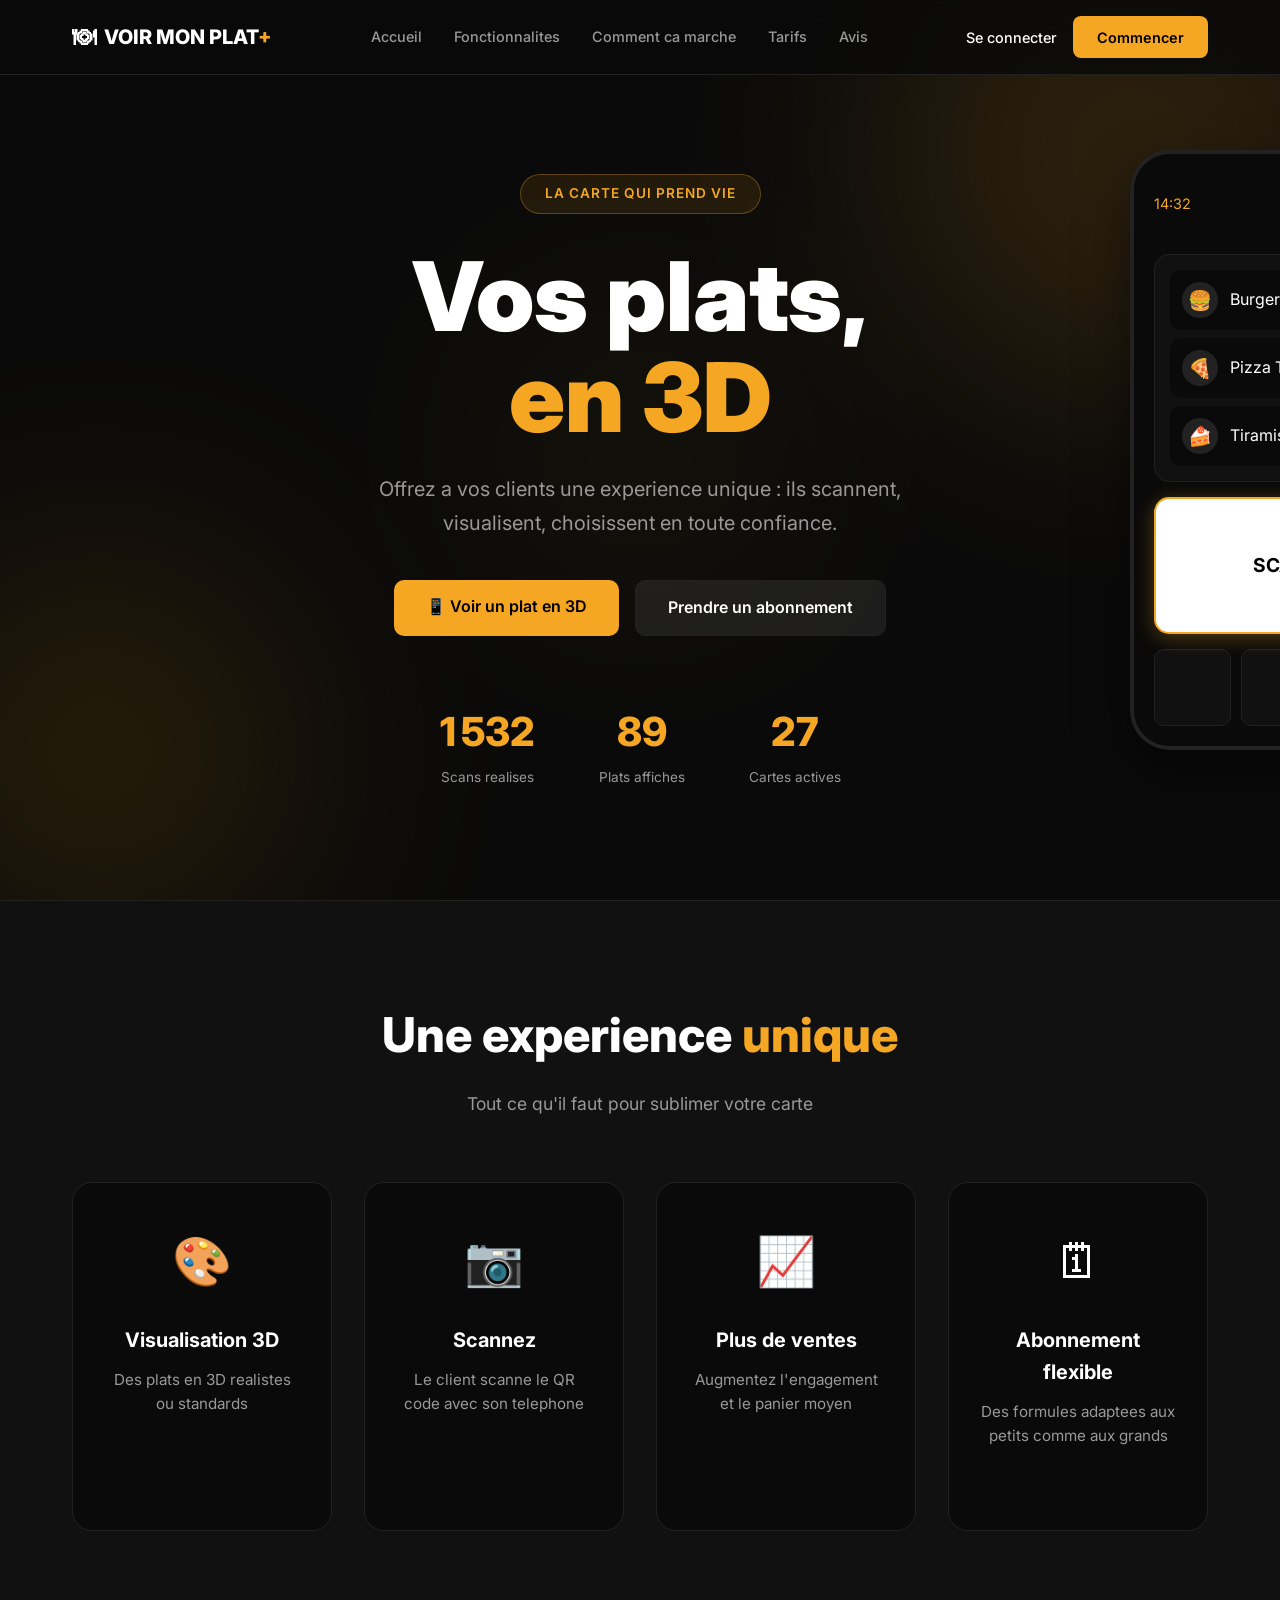
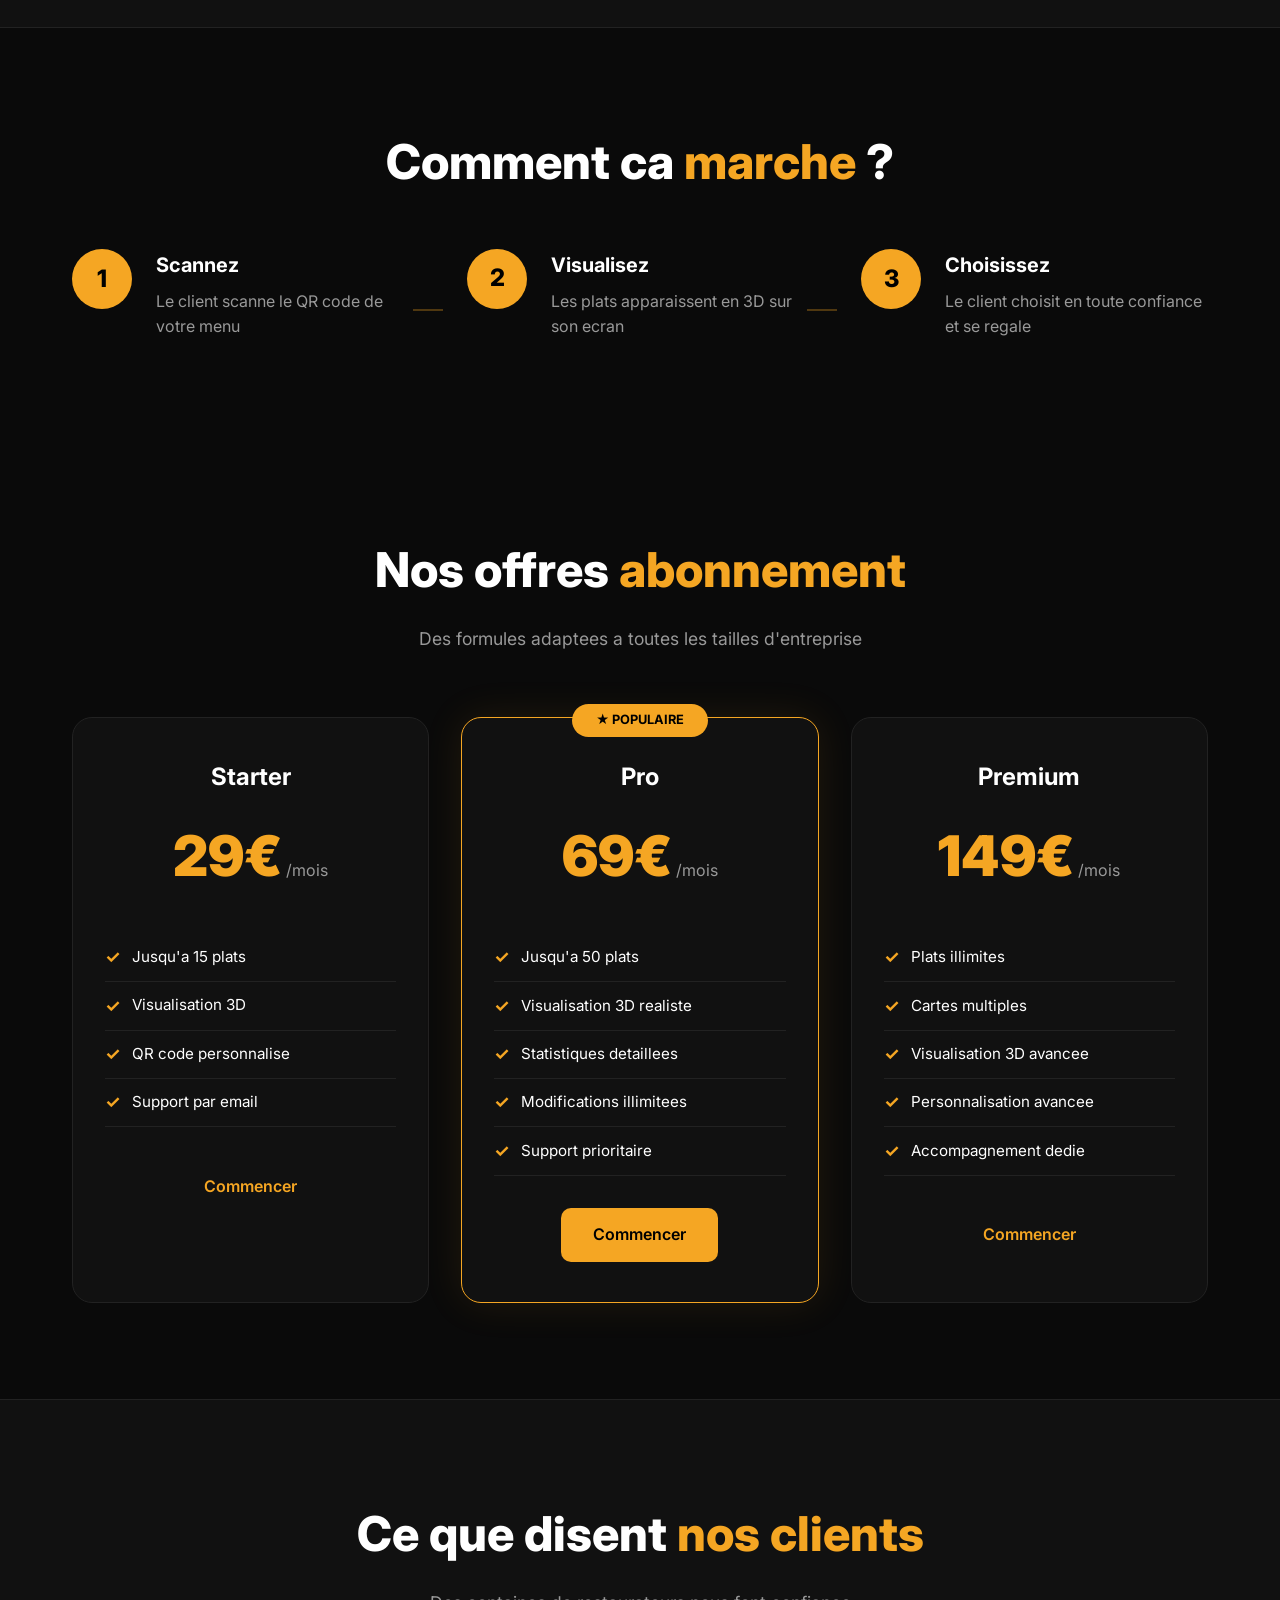
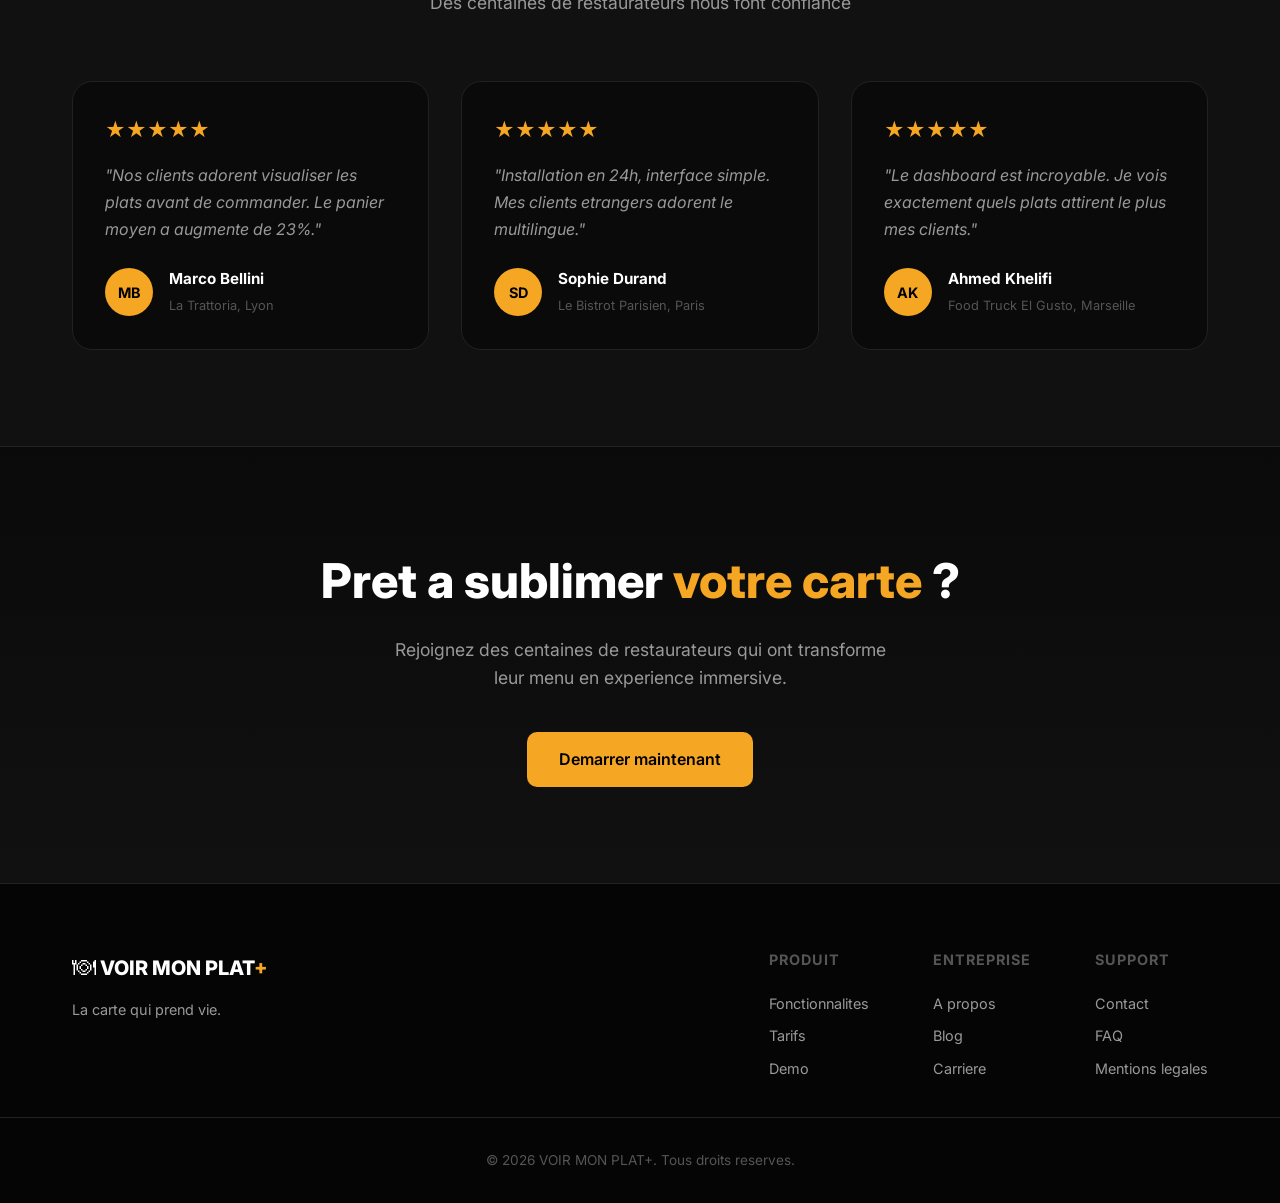
==== commit 927d5e51: "Add files via upload" ====
--- a/index.html
+++ b/index.html
@@ -2,271 +2,1198 @@
 <html lang="fr">
 <head>
     <meta charset="UTF-8">
-    <meta name="viewport" content="width=device-width, initial-scale=1.0, maximum-scale=5.0, user-scalable=yes">
-    <title>A7 PROD. | Aventure - Folie - Liberté</title>
+    <meta name="viewport" content="width=device-width, initial-scale=1.0">
+    <title>VOIR MON PLAT+ | La Carte Qui Prend Vie</title>
+    <link rel="stylesheet" href="style.css">
     <link rel="preconnect" href="https://fonts.googleapis.com">
-    <link rel="preconnect" href="https://fonts.gstatic.com" crossorigin>
-    <link href="https://fonts.googleapis.com/css2?family=Oswald:wght@400;500;600;700&family=Playfair+Display:ital,wght@0,400;0,700;1,400&family=Inter:wght@300;400;500;600&display=swap" rel="stylesheet">
-    <link rel="stylesheet" href="css/style.css">
-    <link rel="stylesheet" href="https://cdnjs.cloudflare.com/ajax/libs/font-awesome/6.4.0/css/all.min.css">
+    <link href="https://fonts.googleapis.com/css2?family=Inter:wght@300;400;500;600;700;800;900&display=swap" rel="stylesheet">
+    <style>
+        :root {
+            --noir: #0a0a0a;
+            --noir-card: #111111;
+            --noir-light: #1a1a1a;
+            --jaune: #f5a623;
+            --jaune-clair: #fbbf24;
+            --jaune-fonce: #d4900a;
+            --blanc: #ffffff;
+            --gris: #999999;
+            --gris-fonce: #555555;
+            --bordure: #222222;
+            --radius: 12px;
+            --radius-lg: 20px;
+        }
+
+        *,
+        *::before,
+        *::after {
+            margin: 0;
+            padding: 0;
+            box-sizing: border-box;
+        }
+
+        html {
+            scroll-behavior: smooth;
+        }
+
+        body {
+            font-family: 'Inter', -apple-system, sans-serif;
+            background: var(--noir);
+            color: var(--blanc);
+            line-height: 1.6;
+            overflow-x: hidden;
+        }
+
+        ::selection {
+            background: var(--jaune);
+            color: #000;
+        }
+
+        /* NAVBAR */
+        .navbar {
+            position: fixed;
+            top: 0;
+            width: 100%;
+            z-index: 100;
+            background: rgba(10, 10, 10, 0.85);
+            backdrop-filter: blur(20px);
+            border-bottom: 1px solid var(--bordure);
+        }
+
+        .nav-container {
+            max-width: 1200px;
+            margin: 0 auto;
+            padding: 1rem 2rem;
+            display: flex;
+            align-items: center;
+            justify-content: space-between;
+        }
+
+        .logo {
+            display: flex;
+            align-items: center;
+            gap: 0.5rem;
+            font-size: 1.25rem;
+            font-weight: 800;
+        }
+
+        .logo-icon {
+            font-size: 1.5rem;
+        }
+
+        .logo-text {
+            color: var(--blanc);
+        }
+
+        .plus {
+            color: var(--jaune);
+        }
+
+        .nav-links {
+            display: flex;
+            list-style: none;
+            gap: 2rem;
+        }
+
+        .nav-links a {
+            color: var(--gris);
+            text-decoration: none;
+            font-size: 0.9rem;
+            font-weight: 500;
+            transition: color 0.3s;
+        }
+
+        .nav-links a:hover {
+            color: var(--jaune);
+        }
+
+        .nav-actions {
+            display: flex;
+            align-items: center;
+            gap: 1rem;
+        }
+
+        .nav-login {
+            color: var(--blanc);
+            text-decoration: none;
+            font-size: 0.9rem;
+            font-weight: 500;
+            transition: color 0.3s;
+        }
+
+        .nav-login:hover {
+            color: var(--jaune);
+        }
+
+        .nav-cta {
+            background: var(--jaune);
+            color: #000;
+            padding: 0.6rem 1.5rem;
+            border-radius: 8px;
+            text-decoration: none;
+            font-weight: 600;
+            font-size: 0.9rem;
+            transition: all 0.3s;
+        }
+
+        .nav-cta:hover {
+            background: var(--jaune-clair);
+            transform: translateY(-1px);
+        }
+
+        .mobile-menu-btn {
+            display: none;
+            flex-direction: column;
+            gap: 5px;
+            background: none;
+            border: none;
+            cursor: pointer;
+        }
+
+        .mobile-menu-btn span {
+            width: 24px;
+            height: 2px;
+            background: var(--blanc);
+            transition: 0.3s;
+        }
+
+        /* HERO */
+        .hero {
+            min-height: 100vh;
+            display: flex;
+            align-items: center;
+            justify-content: center;
+            position: relative;
+            padding: 8rem 2rem 4rem;
+            overflow: hidden;
+        }
+
+        .hero-bg-effects {
+            position: absolute;
+            inset: 0;
+            pointer-events: none;
+        }
+
+        .glow {
+            position: absolute;
+            border-radius: 50%;
+            filter: blur(120px);
+            opacity: 0.15;
+        }
+
+        .glow-1 {
+            width: 500px;
+            height: 500px;
+            background: var(--jaune);
+            top: -100px;
+            right: -100px;
+            animation: float 20s ease-in-out infinite;
+        }
+
+        .glow-2 {
+            width: 400px;
+            height: 400px;
+            background: var(--jaune-fonce);
+            bottom: -50px;
+            left: -100px;
+            animation: float 15s ease-in-out infinite reverse;
+        }
+
+        .glow-3 {
+            width: 300px;
+            height: 300px;
+            background: var(--jaune-clair);
+            top: 50%;
+            left: 50%;
+            transform: translate(-50%, -50%);
+            opacity: 0.06;
+            animation: float 18s ease-in-out infinite 5s;
+        }
+
+        @keyframes float {
+            0%, 100% { transform: translate(0, 0) scale(1); }
+            33% { transform: translate(30px, -30px) scale(1.05); }
+            66% { transform: translate(-20px, 20px) scale(0.95); }
+        }
+
+        .hero-container {
+            max-width: 1200px;
+            margin: 0 auto;
+            text-align: center;
+            position: relative;
+            z-index: 2;
+        }
+
+        .hero-badge {
+            display: inline-block;
+            background: rgba(245, 166, 35, 0.1);
+            border: 1px solid rgba(245, 166, 35, 0.3);
+            color: var(--jaune);
+            padding: 0.5rem 1.5rem;
+            border-radius: 50px;
+            font-size: 0.85rem;
+            font-weight: 600;
+            text-transform: uppercase;
+            letter-spacing: 1px;
+            margin-bottom: 2rem;
+            animation: fadeInUp 1s ease-out;
+        }
+
+        .hero-title {
+            font-size: clamp(3rem, 8vw, 6rem);
+            font-weight: 900;
+            line-height: 1.05;
+            margin-bottom: 1.5rem;
+            animation: fadeInUp 1s ease-out 0.1s both;
+        }
+
+        .yellow-text {
+            color: var(--jaune);
+        }
+
+        .hero-subtitle {
+            font-size: 1.25rem;
+            color: var(--gris);
+            max-width: 600px;
+            margin: 0 auto 2.5rem;
+            line-height: 1.7;
+            animation: fadeInUp 1s ease-out 0.2s both;
+        }
+
+        .hero-ctas {
+            display: flex;
+            gap: 1rem;
+            justify-content: center;
+            flex-wrap: wrap;
+            margin-bottom: 4rem;
+            animation: fadeInUp 1s ease-out 0.3s both;
+        }
+
+        /* BUTTONS */
+        .btn {
+            display: inline-block;
+            padding: 0.9rem 2rem;
+            border-radius: 10px;
+            font-weight: 600;
+            font-size: 1rem;
+            text-decoration: none;
+            transition: all 0.3s;
+            cursor: pointer;
+            border: none;
+        }
+
+        .btn-primary {
+            background: var(--jaune);
+            color: #000;
+        }
+
+        .btn-primary:hover {
+            background: var(--jaune-clair);
+            transform: translateY(-2px);
+            box-shadow: 0 8px 30px rgba(245, 166, 35, 0.3);
+        }
+
+        .btn-secondary {
+            background: rgba(255, 255, 255, 0.08);
+            color: var(--blanc);
+            border: 1px solid var(--bordure);
+        }
+
+        .btn-secondary:hover {
+            background: rgba(255, 255, 255, 0.12);
+            border-color: var(--jaune);
+        }
+
+        /* HERO STATS */
+        .hero-stats {
+            display: flex;
+            justify-content: center;
+            gap: 4rem;
+            animation: fadeInUp 1s ease-out 0.4s both;
+        }
+
+        .stat {
+            text-align: center;
+        }
+
+        .stat-number {
+            display: block;
+            font-size: 2.5rem;
+            font-weight: 800;
+            color: var(--jaune);
+        }
+
+        .stat-label {
+            font-size: 0.85rem;
+            color: var(--gris);
+        }
+
+        /* DEMO PHONE */
+        .demo-phone {
+            position: absolute;
+            right: -150px;
+            top: 50%;
+            transform: translateY(-50%);
+            width: 300px;
+            height: 600px;
+            background: var(--noir-card);
+            border-radius: 40px;
+            border: 4px solid var(--bordure);
+            box-shadow: 0 20px 50px rgba(0,0,0,0.5);
+            overflow: hidden;
+            animation: phoneFloat 6s ease-in-out infinite;
+            pointer-events: none;
+        }
+
+        @keyframes phoneFloat {
+            0%, 100% { transform: translateY(-50%) translateX(0); }
+            50% { transform: translateY(-50%) translateX(-20px); }
+        }
+
+        .phone-screen {
+            position: absolute;
+            inset: 0;
+            background: var(--noir);
+            display: flex;
+            flex-direction: column;
+            align-items: center;
+            padding: 20px;
+        }
+
+        .phone-header {
+            width: 100%;
+            display: flex;
+            justify-content: space-between;
+            align-items: center;
+            margin-bottom: 20px;
+        }
+
+        .phone-time { font-size: 0.9rem; color: var(--jaune); }
+
+        .phone-camera { width: 60px; height: 60px; border-radius: 50%; background: var(--bordure); }
+
+        .phone-menu {
+            width: 100%;
+            background: var(--noir-card);
+            border-radius: 15px;
+            padding: 15px;
+            margin-bottom: 15px;
+            border: 1px solid var(--bordure);
+        }
+
+        .phone-menu-item {
+            display: flex;
+            align-items: center;
+            gap: 12px;
+            padding: 12px;
+            border-radius: 10px;
+            margin-bottom: 8px;
+            background: var(--noir);
+            transition: all 0.3s;
+        }
+
+        .phone-menu-item:hover {
+            background: var(--jaune);
+            color: #000;
+        }
+
+        .phone-menu-item:last-child { margin-bottom: 0; }
+
+        .phone-menu-icon {
+            font-size: 1.2rem;
+            width: 36px;
+            height: 36px;
+            background: var(--bordure);
+            border-radius: 50%;
+            display: flex;
+            align-items: center;
+            justify-content: center;
+        }
+
+        .phone-qr {
+            width: 100%;
+            height: 150px;
+            background: #fff;
+            border-radius: 15px;
+            position: relative;
+            margin-bottom: 15px;
+            border: 2px solid var(--jaune);
+            box-shadow: 0 4px 20px rgba(245, 166, 35, 0.3);
+            animation: scanPulse 3s ease-in-out infinite;
+        }
+
+        @keyframes scanPulse {
+            0%, 100% { box-shadow: 0 4px 20px rgba(245, 166, 35, 0.3); }
+            50% { box-shadow: 0 4px 40px rgba(245, 166, 35, 0.6); }
+        }
+
+        .phone-qr::before {
+            content: 'SCAN';
+            position: absolute;
+            top: 50%;
+            left: 50%;
+            transform: translate(-50%, -50%);
+            color: #000;
+            font-weight: 700;
+            font-size: 1.2rem;
+        }
+
+        .phone-plats {
+            display: grid;
+            grid-template-columns: repeat(3, 1fr);
+            gap: 10px;
+            width: 100%;
+        }
+
+        .phone-plat {
+            aspect-ratio: 1;
+            background: var(--noir-card);
+            border-radius: 10px;
+            border: 1px solid var(--bordure);
+            animation: pulse 2s ease-in-out infinite;
+        }
+
+        .phone-plat:nth-child(1) { animation-delay: 0s; }
+        .phone-plat:nth-child(2) { animation-delay: 0.3s; }
+        .phone-plat:nth-child(3) { animation-delay: 0.6s; }
+
+        @keyframes pulse {
+            0%, 100% { transform: scale(1); opacity: 0.7; }
+            50% { transform: scale(1.05); opacity: 1; }
+        }
+
+        /* SECTIONS */
+        .section-container {
+            max-width: 1200px;
+            margin: 0 auto;
+            padding: 6rem 2rem;
+        }
+
+        .section-title {
+            font-size: clamp(2rem, 4vw, 3rem);
+            font-weight: 800;
+            text-align: center;
+            margin-bottom: 1rem;
+        }
+
+        .section-subtitle {
+            text-align: center;
+            color: var(--gris);
+            font-size: 1.1rem;
+            margin-bottom: 4rem;
+        }
+
+        /* FEATURES */
+        .features {
+            background: var(--noir-card);
+            border-top: 1px solid var(--bordure);
+            border-bottom: 1px solid var(--bordure);
+        }
+
+        .features-grid {
+            display: grid;
+            grid-template-columns: repeat(auto-fit, minmax(240px, 1fr));
+            gap: 2rem;
+        }
+
+        .feature-card {
+            background: var(--noir);
+            border: 1px solid var(--bordure);
+            border-radius: var(--radius-lg);
+            padding: 2.5rem 2rem;
+            text-align: center;
+            transition: all 0.3s;
+            cursor: pointer;
+            position: relative;
+            overflow: hidden;
+        }
+
+        .feature-card::before {
+            content: '';
+            position: absolute;
+            top: 0;
+            left: 0;
+            right: 0;
+            height: 3px;
+            background: var(--jaune);
+            opacity: 0;
+            transition: opacity 0.3s;
+        }
+
+        .feature-card:hover {
+            border-color: var(--jaune);
+            transform: translateY(-4px);
+            box-shadow: 0 12px 40px rgba(245, 166, 35, 0.08);
+        }
+
+        .feature-card:hover::before {
+            opacity: 1;
+        }
+
+        .feature-card h3 {
+            font-size: 1.25rem;
+            margin-bottom: 0.75rem;
+        }
+
+        .feature-card p {
+            color: var(--gris);
+            font-size: 0.95rem;
+            margin-bottom: 1rem;
+        }
+
+        .feature-demo-link {
+            display: inline-block;
+            color: var(--jaune);
+            font-size: 0.85rem;
+            font-weight: 600;
+            opacity: 0;
+            transform: translateY(5px);
+            transition: all 0.3s;
+        }
+
+        .feature-card:hover .feature-demo-link {
+            opacity: 1;
+            transform: translateY(0);
+        }
+
+        .feature-card.feature-link .feature-icon {
+            animation: iconPulse 2s ease-in-out infinite;
+        }
+
+        @keyframes iconPulse {
+            0%, 100% { transform: scale(1); }
+            50% { transform: scale(1.1); }
+        }
+
+        /* HOW IT WORKS */
+        .how-it-works {
+            background: var(--noir);
+        }
+
+        .steps {
+            display: grid;
+            grid-template-columns: repeat(auto-fit, minmax(280px, 1fr));
+            gap: 3rem;
+            margin-top: 3rem;
+        }
+
+        .step {
+            display: flex;
+            gap: 1.5rem;
+            align-items: flex-start;
+            position: relative;
+        }
+
+        .step::after {
+            content: '';
+            position: absolute;
+            top: 60px;
+            right: -1.5rem;
+            width: 30px;
+            height: 2px;
+            background: var(--jaune);
+            opacity: 0.3;
+        }
+
+        .step:last-child::after {
+            display: none;
+        }
+
+        .step-number {
+            flex-shrink: 0;
+            width: 60px;
+            height: 60px;
+            background: var(--jaune);
+            color: #000;
+            border-radius: 50%;
+            display: flex;
+            align-items: center;
+            justify-content: center;
+            font-size: 1.5rem;
+            font-weight: 800;
+            position: relative;
+            z-index: 1;
+            transition: all 0.3s;
+        }
+
+        .step:hover .step-number {
+            background: var(--jaune-clair);
+            transform: scale(1.1);
+            box-shadow: 0 0 20px rgba(245, 166, 35, 0.4);
+        }
+
+        .step:hover .step-content h3 {
+            color: var(--jaune);
+        }
+
+        .step-content h3 {
+            font-size: 1.25rem;
+            margin-bottom: 0.5rem;
+            transition: color 0.3s;
+        }
+
+        .step-content p {
+            color: var(--gris);
+            transition: color 0.3s;
+        }
+
+        /*CTA FINAL */
+        .cta-final {
+            background: linear-gradient(180deg, var(--noir) 0%, #111 100%);
+            text-align: center;
+        }
+
+        .cta-final h2 {
+            font-size: clamp(2rem, 4vw, 3rem);
+            font-weight: 800;
+            margin-bottom: 1rem;
+        }
+
+        .cta-final p {
+            color: var(--gris);
+            font-size: 1.1rem;
+            margin-bottom: 2.5rem;
+            max-width: 500px;
+            margin-left: auto;
+            margin-right: auto;
+        }
+
+        /* FOOTER */
+        .footer {
+            background: #050505;
+            border-top: 1px solid var(--bordure);
+        }
+
+        .footer-container {
+            max-width: 1200px;
+            margin: 0 auto;
+            padding: 4rem 2rem 2rem;
+            display: flex;
+            justify-content: space-between;
+            gap: 3rem;
+            flex-wrap: wrap;
+        }
+
+        .footer-brand {
+            max-width: 300px;
+        }
+
+        .footer-brand .logo-icon {
+            font-size: 1.5rem;
+        }
+
+        .footer-brand .logo-text {
+            font-size: 1.25rem;
+            font-weight: 800;
+        }
+
+        .footer-brand p {
+            color: var(--gris);
+            margin-top: 0.75rem;
+            font-size: 0.9rem;
+        }
+
+        .footer-links {
+            display: flex;
+            gap: 4rem;
+        }
+
+        .footer-col h4 {
+            margin-bottom: 1rem;
+            font-size: 0.9rem;
+            text-transform: uppercase;
+            letter-spacing: 1px;
+            color: var(--gris-fonce);
+        }
+
+        .footer-col a {
+            display: block;
+            color: var(--gris);
+            text-decoration: none;
+            font-size: 0.9rem;
+            padding: 0.3rem 0;
+            transition: color 0.2s;
+        }
+
+        .footer-col a:hover {
+            color: var(--jaune);
+        }
+
+        .footer-bottom {
+            text-align: center;
+            padding: 2rem;
+            border-top: 1px solid var(--bordure);
+            color: var(--gris-fonce);
+            font-size: 0.85rem;
+        }
+
+        /* ANIMATIONS */
+        @keyframes fadeInUp {
+            from {
+                opacity: 0;
+                transform: translateY(30px);
+            }
+            to {
+                opacity: 1;
+                transform: translateY(0);
+            }
+        }
+
+        .animate-in {
+            animation: fadeInUp 0.6s ease forwards;
+        }
+
+        /* RESPONSIVE */
+        @media (max-width: 1200px) {
+            .demo-phone {
+                display: none;
+            }
+        }
+
+        @media (max-width: 768px) {
+            .nav-links {
+                display: none;
+            }
+
+            .mobile-menu-btn {
+                display: flex;
+            }
+
+            .hero-stats {
+                flex-direction: column;
+                gap: 2rem;
+            }
+
+            .stat-number {
+                font-size: 2rem;
+            }
+
+            .steps {
+                grid-template-columns: 1fr;
+            }
+
+            .step::after {
+                display: none;
+            }
+        }
+
+    </style>
 </head>
 <body>
 
-    <nav class="navbar" id="navbar">
+    <nav class="navbar">
         <div class="nav-container">
-            <a href="#" class="logo">A7 <span>PROD.</span></a>
+            <div class="logo">
+                <span class="logo-icon">&#127869;</span>
+                <span class="logo-text">VOIR MON PLAT<span class="plus">+</span></span>
+            </div>
             <ul class="nav-links">
-                <li><a href="#hero">Accueil</a></li>
-                <li><a href="#collections">Collections</a></li>
-                <li><a href="#shop">Boutique</a></li>
-                <li><a href="#about">Notre Histoire</a></li>
+                <li><a href="#accueil">Accueil</a></li>
+                <li><a href="#fonctionnalites">Fonctionnalites</a></li>
+                <li><a href="#comment">Comment ca marche</a></li>
+                <li><a href="#tarifs">Tarifs</a></li>
+                <li><a href="#temoignages">Avis</a></li>
             </ul>
-            <div class="nav-icons">
-                <a href="#"><i class="fas fa-search"></i></a>
-                <a href="#"><i class="fas fa-shopping-bag"></i></a>
-                <button class="hamburger" id="hamburger" aria-label="Menu">
-                    <span></span><span></span><span></span>
-                </button>
-            </div>
+            <div class="nav-actions">
+                <a href="connexion.html" class="nav-login">Se connecter</a>
+                <a href="inscription.html" class="nav-cta">Commencer</a>
+            </div>
+            <button class="mobile-menu-btn" aria-label="Menu">
+                <span></span><span></span><span></span>
+            </button>
         </div>
     </nav>
 
-    <div class="mobile-menu" id="mobileMenu">
-        <button class="mobile-close" id="mobileClose" aria-label="Fermer">&times;</button>
-        <a href="#hero">Accueil</a>
-        <a href="#collections">Collections</a>
-        <a href="#shop">Boutique</a>
-        <a href="#about">Notre Histoire</a>
-    </div>
-
-    <div class="lightbox" id="lightbox">
-        <button class="lightbox-close" id="lightboxClose" aria-label="Fermer">&times;</button>
-        <img src="" alt="Vue agrandie" id="lightboxImg">
-        <span class="lightbox-hint">Pincer pour zoomer</span>
-    </div>
-
-    <header id="hero" class="hero">
-        <div class="hero-img" style="background-image: url('images/hero-collection.jpg')"></div>
-        <div class="hero-overlay"></div>
-        <div class="hero-content" data-animate="fade-up">
-            <p class="hero-sub">Aventure - Folie - Liberté</p>
-            <h1 class="hero-title">A7 <span>PROD.</span></h1>
-            <p class="hero-tagline">Vivre. Créer. Partager.</p>
-            <a href="#shop" class="btn-main">Découvrir la Collection</a>
+    <section id="accueil" class="hero">
+        <div class="hero-bg-effects">
+            <div class="glow glow-1"></div>
+            <div class="glow glow-2"></div>
+            <div class="glow glow-3"></div>
         </div>
-        <div class="scroll-indicator">
-            <div class="mouse">
-                <div class="wheel"></div>
-            </div>
-            <p>Scroll</p>
+        <div class="hero-container">
+            <div class="hero-badge">La carte qui prend vie</div>
+            <h1 class="hero-title">
+                Vos plats,<br>
+                <span class="yellow-text">en 3D</span>
+            </h1>
+            <p class="hero-subtitle">
+                Offrez a vos clients une experience unique : ils scannent, visualisent, choisissent en toute confiance.
+            </p>
+            <div class="hero-ctas">
+                <a href="visualisation.html" class="btn btn-primary">&#128241; Voir un plat en 3D</a>
+                <a href="abonnement.html" class="btn btn-secondary">Prendre un abonnement</a>
+            </div>
+            <div class="hero-stats">
+                <div class="stat">
+                    <span class="stat-number" data-target="1532">0</span>
+                    <span class="stat-label">Scans realises</span>
+                </div>
+                <div class="stat">
+                    <span class="stat-number" data-target="89">0</span>
+                    <span class="stat-label">Plats affiches</span>
+                </div>
+                <div class="stat">
+                    <span class="stat-number" data-target="27">0</span>
+                    <span class="stat-label">Cartes actives</span>
+                </div>
+            </div>
         </div>
-    </header>
-
-    <section class="brand-strip">
-        <div class="marquee">
-            <div class="marquee-inner">
-                <span>A7 PROD.</span>
-                <span class="dot">&#x2022;</span>
-                <span>Aventure</span>
-                <span class="dot">&#x2022;</span>
-                <span>Folie</span>
-                <span class="dot">&#x2022;</span>
-                <span>Liberté</span>
-                <span class="dot">&#x2022;</span>
-                <span>Créer des souvenirs et pas des excuses</span>
-                <span class="dot">&#x2022;</span>
-                <span>No Rules. Just Stories.</span>
-                <span class="dot">&#x2022;</span>
-                <span>A7 PROD.</span>
-                <span class="dot">&#x2022;</span>
-                <span>Aventure</span>
-                <span class="dot">&#x2022;</span>
-                <span>Folie</span>
-                <span class="dot">&#x2022;</span>
-                <span>Liberté</span>
-                <span class="dot">&#x2022;</span>
-                <span>Créer des souvenirs et pas des excuses</span>
-                <span class="dot">&#x2022;</span>
-                <span>No Rules. Just Stories.</span>
-                <span class="dot">&#x2022;</span>
+        <div class="demo-phone">
+            <div class="phone-screen">
+                <div class="phone-header">
+                    <span class="phone-time">14:32</span>
+                    <div class="phone-camera"></div>
+                </div>
+                <div class="phone-menu">
+                    <div class="phone-menu-item">
+                        <div class="phone-menu-icon">🍔</div>
+                        <span>Burger Maison</span>
+                    </div>
+                    <div class="phone-menu-item">
+                        <div class="phone-menu-icon">🍕</div>
+                        <span>Pizza Truffe</span>
+                    </div>
+                    <div class="phone-menu-item">
+                        <div class="phone-menu-icon">🍰</div>
+                        <span>Tiramisu</span>
+                    </div>
+                </div>
+                <div class="phone-qr"></div>
+                <div class="phone-plats">
+                    <div class="phone-plat"></div>
+                    <div class="phone-plat"></div>
+                    <div class="phone-plat"></div>
+                </div>
             </div>
         </div>
     </section>
 
-    <section id="collections" class="collections">
-        <div class="section-header" data-animate="fade-up">
-            <h2>Les Collections</h2>
-            <div class="line"></div>
-        </div>
-        <div class="collections-grid">
-            <div class="collection-card" data-animate="fade-up">
-                <div class="collection-img">
-                    <img src="images/hero-collection.jpg" alt="Collection T-Shirts">
-                </div>
-                <div class="collection-info">
-                    <h3>T-Shirts</h3>
-                    <p>12 pièces</p>
-                </div>
-            </div>
-            <div class="collection-card" data-animate="fade-up" data-delay="0.2">
-                <div class="collection-img">
-                    <img src="images/collection-bottoms.jpg" alt="Collection Bottoms">
-                </div>
-                <div class="collection-info">
-                    <h3>Shorts & Joggings</h3>
-                    <p>18 pièces</p>
-                </div>
-            </div>
-            <div class="collection-card" data-animate="fade-up" data-delay="0.4">
-                <div class="collection-img">
-                    <img src="images/collection-hoodies.jpg" alt="Collection Hoodies">
-                </div>
-                <div class="collection-info">
-                    <h3>Hoodies & Outerwear</h3>
-                    <p>10 pièces</p>
-                </div>
-            </div>
-        </div>
-        <p class="swipe-hint">&#8592; Glisser pour voir plus &#8594;</p>
-    </section>
-
-    <section class="statement">
-        <div class="statement-bg" style="background-image: url('images/collection-hoodies.jpg')"></div>
-        <div class="statement-overlay"></div>
-        <div class="statement-content" data-animate="fade-up">
-            <h2>"Des vêtements pensés pour ceux qui préfèrent les chemins de traverse aux routes toutes tracées."</h2>
-            <div class="line gold"></div>
+    <section id="fonctionnalites" class="features">
+        <div class="section-container">
+            <h2 class="section-title">Une experience <span class="yellow-text">unique</span></h2>
+            <p class="section-subtitle">Tout ce qu'il faut pour sublimer votre carte</p>
+            <div class="features-grid">
+                <div class="feature-card feature-link" onclick="window.location.href='visualisation.html'">
+                    <div class="feature-icon">&#127912;</div>
+                    <h3>Visualisation 3D</h3>
+                    <p>Des plats en 3D realistes ou standards</p>
+                    <span class="feature-demo-link">Tester la 3D &#8594;</span>
+                </div>
+                <div class="feature-card">
+                    <div class="feature-icon">&#128247;</div>
+                    <h3>Scannez</h3>
+                    <p>Le client scanne le QR code avec son telephone</p>
+                </div>
+                <div class="feature-card">
+                    <div class="feature-icon">&#128200;</div>
+                    <h3>Plus de ventes</h3>
+                    <p>Augmentez l'engagement et le panier moyen</p>
+                </div>
+                <div class="feature-card" onclick="window.location.href='abonnement.html'">
+                    <div class="feature-icon">&#128467;</div>
+                    <h3>Abonnement flexible</h3>
+                    <p>Des formules adaptees aux petits comme aux grands</p>
+                    <span class="feature-demo-link">Voir les tarifs &#8594;</span>
+                </div>
+            </div>
         </div>
     </section>
 
-    <section id="shop" class="shop">
-        <div class="section-header" data-animate="fade-up">
-            <h2>Best Sellers</h2>
-            <div class="line"></div>
+    <section id="comment" class="how-it-works">
+        <div class="section-container">
+            <h2 class="section-title">Comment ca <span class="yellow-text">marche</span> ?</h2>
+            <div class="steps">
+                <div class="step">
+                    <div class="step-number">1</div>
+                    <div class="step-content">
+                        <h3>Scannez</h3>
+                        <p>Le client scanne le QR code de votre menu</p>
+                    </div>
+                </div>
+                <div class="step">
+                    <div class="step-number">2</div>
+                    <div class="step-content">
+                        <h3>Visualisez</h3>
+                        <p>Les plats apparaissent en 3D sur son ecran</p>
+                    </div>
+                </div>
+                <div class="step">
+                    <div class="step-number">3</div>
+                    <div class="step-content">
+                        <h3>Choisissez</h3>
+                        <p>Le client choisit en toute confiance et se regale</p>
+                    </div>
+                </div>
+            </div>
         </div>
-
-        <div class="products-row">
-            <div class="product-card" data-animate="fade-up">
-                <div class="product-flip">
-                    <div class="flip-front">
-                        <img src="images/tshirt-cream.jpg" alt="T-Shirt Créer des Souvenirs">
-                    </div>
-                    <div class="flip-back">
-                        <div class="flip-content">
-                            <h4>Créer des Souvenirs</h4>
-                            <p>T-Shirt Oversize Beige</p>
-                            <span class="price">49,99 €</span>
-                            <button class="btn-add">Ajouter au panier</button>
+    </section>
+
+    <section id="tarifs" class="pricing">
+        <div class="section-container">
+            <h2 class="section-title">Nos offres <span class="yellow-text">abonnement</span></h2>
+            <p class="section-subtitle">Des formules adaptees a toutes les tailles d'entreprise</p>
+            <div class="pricing-grid">
+                <div class="price-card">
+                    <div class="price-header">
+                        <h3>Starter</h3>
+                        <div class="price">
+                            <span class="price-amount">29&euro;</span>
+                            <span class="price-period">/mois</span>
                         </div>
                     </div>
-                </div>
-            </div>
-
-            <div class="product-card" data-animate="fade-up" data-delay="0.2">
-                <div class="product-flip">
-                    <div class="flip-front">
-                        <img src="images/tshirt-beige.jpg" alt="T-Shirt Pas Besoin de Plan">
-                    </div>
-                    <div class="flip-back">
-                        <div class="flip-content">
-                            <h4>Pas Besoin de Plan</h4>
-                            <p>T-Shirt Oversize Kaki</p>
-                            <span class="price">49,99 €</span>
-                            <button class="btn-add">Ajouter au panier</button>
+                    <ul class="price-features">
+                        <li>Jusqu'a 15 plats</li>
+                        <li>Visualisation 3D</li>
+                        <li>QR code personnalise</li>
+                        <li>Support par email</li>
+                    </ul>
+                    <a href="abonnement.html" class="btn btn-outline">Commencer</a>
+                </div>
+                <div class="price-card popular">
+                    <div class="popular-badge">&#9733; Populaire</div>
+                    <div class="price-header">
+                        <h3>Pro</h3>
+                        <div class="price">
+                            <span class="price-amount">69&euro;</span>
+                            <span class="price-period">/mois</span>
                         </div>
                     </div>
-                </div>
-            </div>
-
-            <div class="product-card" data-animate="fade-up" data-delay="0.4">
-                <div class="product-flip">
-                    <div class="flip-front">
-                        <img src="images/tshirt-black.jpg" alt="T-Shirt Go Far Stay Wild">
-                    </div>
-                    <div class="flip-back">
-                        <div class="flip-content">
-                            <h4>Go Far. Stay Wild.</h4>
-                            <p>T-Shirt Oversize Noir</p>
-                            <span class="price">49,99 €</span>
-                            <button class="btn-add">Ajouter au panier</button>
+                    <ul class="price-features">
+                        <li>Jusqu'a 50 plats</li>
+                        <li>Visualisation 3D realiste</li>
+                        <li>Statistiques detaillees</li>
+                        <li>Modifications illimitees</li>
+                        <li>Support prioritaire</li>
+                    </ul>
+                    <a href="abonnement.html" class="btn btn-primary">Commencer</a>
+                </div>
+                <div class="price-card">
+                    <div class="price-header">
+                        <h3>Premium</h3>
+                        <div class="price">
+                            <span class="price-amount">149&euro;</span>
+                            <span class="price-period">/mois</span>
                         </div>
                     </div>
-                </div>
-            </div>
-        </div>
-        <p class="swipe-hint">&#8592; Glisser pour voir plus &#8594;</p>
-
-        <div class="shop-cta" data-animate="fade-up">
-            <a href="#" class="btn-main">Voir toute la boutique</a>
+                    <ul class="price-features">
+                        <li>Plats illimites</li>
+                        <li>Cartes multiples</li>
+                        <li>Visualisation 3D avancee</li>
+                        <li>Personnalisation avancee</li>
+                        <li>Accompagnement dedie</li>
+                    </ul>
+                    <a href="abonnement.html" class="btn btn-outline">Commencer</a>
+                </div>
+            </div>
         </div>
     </section>
 
-    <section id="about" class="about">
-        <div class="about-grid">
-            <div class="about-img" data-animate="fade-right">
-                <img src="images/collection-bottoms.jpg" alt="A7 PROD Collection">
-            </div>
-            <div class="about-text" data-animate="fade-left">
-                <h2>L'Aventure commence là où le plan s'arrête.</h2>
-                <div class="line gold"></div>
-                <p>A7 PROD., c'est plus qu'une marque. C'est un mode de vie pour ceux qui osent. Chaque pièce est conçue pour accompagner vos plus grandes folies, vos voyages sans destination, vos nuits sous les étoiles.</p>
-                <p>Nous créons des vêtements qui racontent une histoire — la vôtre.</p>
-                <div class="about-icons">
-                    <div class="icon-item">
-                        <i class="fas fa-mountain"></i>
-                        <span>Aventure</span>
+    <section id="temoignages" class="testimonials">
+        <div class="section-container">
+            <h2 class="section-title">Ce que disent <span class="yellow-text">nos clients</span></h2>
+            <p class="section-subtitle">Des centaines de restaurateurs nous font confiance</p>
+            <div class="testimonials-grid">
+                <div class="testimonial-card">
+                    <div class="stars">&#9733;&#9733;&#9733;&#9733;&#9733;</div>
+                    <p>"Nos clients adorent visualiser les plats avant de commander. Le panier moyen a augmente de 23%."</p>
+                    <div class="testimonial-author">
+                        <div class="author-avatar">MB</div>
+                        <div>
+                            <strong>Marco Bellini</strong>
+                            <span>La Trattoria, Lyon</span>
+                        </div>
                     </div>
-                    <div class="icon-item">
-                        <i class="fas fa-globe"></i>
-                        <span>Explorer</span>
+                </div>
+                <div class="testimonial-card">
+                    <div class="stars">&#9733;&#9733;&#9733;&#9733;&#9733;</div>
+                    <p>"Installation en 24h, interface simple. Mes clients etrangers adorent le multilingue."</p>
+                    <div class="testimonial-author">
+                        <div class="author-avatar">SD</div>
+                        <div>
+                            <strong>Sophie Durand</strong>
+                            <span>Le Bistrot Parisien, Paris</span>
+                        </div>
                     </div>
-                    <div class="icon-item">
-                        <i class="fas fa-fire"></i>
-                        <span>Folie</span>
+                </div>
+                <div class="testimonial-card">
+                    <div class="stars">&#9733;&#9733;&#9733;&#9733;&#9733;</div>
+                    <p>"Le dashboard est incroyable. Je vois exactement quels plats attirent le plus mes clients."</p>
+                    <div class="testimonial-author">
+                        <div class="author-avatar">AK</div>
+                        <div>
+                            <strong>Ahmed Khelifi</strong>
+                            <span>Food Truck El Gusto, Marseille</span>
+                        </div>
                     </div>
                 </div>
             </div>
         </div>
     </section>
 
-    <footer>
-        <div class="footer-top">
+    <section class="cta-final">
+        <div class="section-container">
+            <h2>Pret a sublimer <span class="yellow-text">votre carte</span> ?</h2>
+            <p>Rejoignez des centaines de restaurateurs qui ont transforme leur menu en experience immersive.</p>
+            <a href="abonnement.html" class="btn btn-primary btn-lg">Demarrer maintenant</a>
+        </div>
+    </section>
+
+    <footer class="footer">
+        <div class="footer-container">
             <div class="footer-brand">
-                <h3>A7 <span>PROD.</span></h3>
-                <p>Plus qu'une marque, un mode de vie.</p>
+                <span class="logo-icon">&#127869;</span>
+                <span class="logo-text">VOIR MON PLAT<span class="plus">+</span></span>
+                <p>La carte qui prend vie.</p>
             </div>
             <div class="footer-links">
-                <div class="footer-col">
-                    <h4>Boutique</h4>
-                    <a href="#">T-Shirts</a>
-                    <a href="#">Hoodies</a>
-                    <a href="#">Shorts</a>
-                    <a href="#">Joggings</a>
-                    <a href="#">Accessories</a>
-                </div>
-                <div class="footer-col">
-                    <h4>Aide</h4>
-                    <a href="#">Livraison</a>
-                    <a href="#">Retours</a>
-                    <a href="#">Tailles</a>
-                    <a href="#">Contact</a>
-                </div>
-                <div class="footer-col">
-                    <h4>Suivez-nous</h4>
-                    <div class="socials">
-                        <a href="#"><i class="fab fa-instagram"></i></a>
-                        <a href="#"><i class="fab fa-tiktok"></i></a>
-                        <a href="#"><i class="fab fa-youtube"></i></a>
-                    </div>
-                </div>
+            <div class="footer-col">
+                <h4>Produit</h4>
+                <a href="#fonctionnalites">Fonctionnalites</a>
+                <a href="abonnement.html">Tarifs</a>
+                <a href="visualisation.html">Demo</a>
+            </div>
+            <div class="footer-col">
+                <h4>Entreprise</h4>
+                <a href="#">A propos</a>
+                <a href="#">Blog</a>
+                <a href="#">Carriere</a>
+            </div>
+            <div class="footer-col">
+                <h4>Support</h4>
+                <a href="#">Contact</a>
+                <a href="#">FAQ</a>
+                <a href="#">Mentions legales</a>
+            </div>
             </div>
         </div>
         <div class="footer-bottom">
-            <p>&copy; 2026 A7 PROD. Tous droits réservés.</p>
-            <p class="credit">Site réalisé par <a href="https://maltyshop.vercel.app/" target="_blank">MaltyShop</a></p>
+            <p>&copy; 2026 VOIR MON PLAT+. Tous droits reserves.</p>
         </div>
     </footer>
 
-    <script src="js/main.js"></script>
+    <script>
+        // Compteur anime pour les stats hero
+        const counters = document.querySelectorAll('.stat-number');
+        const speed = 80;
+
+        const animateCounters = () => {
+            counters.forEach(counter => {
+                const target = +counter.getAttribute('data-target');
+                const count = +counter.innerText.replace(/\s/g, '');
+                const inc = target / speed;
+
+                if (count < target) {
+                    counter.innerText = Math.ceil(count + inc).toLocaleString('fr-FR');
+                    setTimeout(animateCounters, 20);
+                } else {
+                    counter.innerText = target.toLocaleString('fr-FR');
+                }
+            });
+        };
+
+        // Lance le compteur quand la section est visible
+        const observer = new IntersectionObserver((entries) => {
+            entries.forEach(entry => {
+                if (entry.isIntersecting) {
+                    animateCounters();
+                    observer.unobserve(entry.target);
+                }
+            });
+        }, { threshold: 0.5 });
+
+        const heroStats = document.querySelector('.hero-stats');
+        if (heroStats) observer.observe(heroStats);
+
+        // Animation au scroll
+        const animateOnScroll = new IntersectionObserver((entries) => {
+            entries.forEach(entry => {
+                if (entry.isIntersecting) {
+                    entry.target.classList.add('animate-in');
+                    animateOnScroll.unobserve(entry.target);
+                }
+            });
+        }, { threshold: 0.1 });
+
+        document.querySelectorAll('.feature-card, .step, .price-card, .testimonial-card').forEach(el => {
+            el.style.opacity = '0';
+            animateOnScroll.observe(el);
+        });
+
+        // Menu mobile
+        const mobileBtn = document.querySelector('.mobile-menu-btn');
+        const navLinks = document.querySelector('.nav-links');
+
+        if (mobileBtn && navLinks) {
+            mobileBtn.addEventListener('click', () => {
+                navLinks.classList.toggle('show');
+                mobileBtn.classList.toggle('active');
+            });
+
+            navLinks.querySelectorAll('a').forEach(link => {
+                link.addEventListener('click', () => {
+                    navLinks.classList.remove('show');
+                    mobileBtn.classList.remove('active');
+                });
+            });
+        }
+
+        // Navbar scroll
+        const navbar = document.querySelector('.navbar');
+        window.addEventListener('scroll', () => {
+            if (window.scrollY > 50) {
+                navbar.style.background = 'rgba(10, 10, 10, 0.95)';
+            } else {
+                navbar.style.background = 'rgba(10, 10, 10, 0.85)';
+            }
+        });
+
+        // Smooth scroll pour les ancres
+        document.querySelectorAll('a[href^="#"]').forEach(anchor => {
+            anchor.addEventListener('click', function (e) {
+                e.preventDefault();
+                const target = document.querySelector(this.getAttribute('href'));
+                if (target) {
+                    target.scrollIntoView({ behavior: 'smooth', block: 'start' });
+                }
+            });
+        });
+
+        // Effet de hover sur les cartes de features
+        document.querySelectorAll('.feature-card').forEach(card => {
+            card.addEventListener('mouseenter', function() {
+                this.style.transform = 'translateY(-4px)';
+            });
+
+            card.addEventListener('mouseleave', function() {
+                this.style.transform = '';
+            });
+        });
+
+        // Animation des etapes
+        document.querySelectorAll('.step').forEach((step, index) => {
+            step.style.transitionDelay = `${index * 0.2}s`;
+        });
+
+        // Ajouter la classe 'show' pour le menu mobile via CSS
+        const style = document.createElement('style');
+        style.textContent = `
+            .nav-links.show {
+                right: 0;
+            }
+
+            .mobile-menu-btn.active span:nth-child(1) {
+                transform: translateY(7px) rotate(45deg);
+            }
+
+            .mobile-menu-btn.active span:nth-child(2) {
+                opacity: 0;
+            }
+
+            .mobile-menu-btn.active span:nth-child(3) {
+                transform: translateY(-7px) rotate(-45deg);
+            }
+        `;
+        document.head.appendChild(style);
+    </script>
+
 </body>
 </html>
--- a/style.css
+++ b/style.css
@@ -0,0 +1,1471 @@
+*, *::before, *::after {
+    margin: 0;
+    padding: 0;
+    box-sizing: border-box;
+}
+
+:root {
+    --noir: #0a0a0a;
+    --noir-card: #111111;
+    --noir-light: #1a1a1a;
+    --jaune: #f5a623;
+    --jaune-clair: #fbbf24;
+    --jaune-fonce: #d4900a;
+    --blanc: #ffffff;
+    --gris: #999999;
+    --gris-fonce: #555555;
+    --bordure: #222222;
+    --radius: 12px;
+    --radius-lg: 20px;
+}
+
+html {
+    scroll-behavior: smooth;
+}
+
+body {
+    font-family: 'Inter', -apple-system, sans-serif;
+    background: var(--noir);
+    color: var(--blanc);
+    line-height: 1.6;
+    overflow-x: hidden;
+}
+
+::selection {
+    background: var(--jaune);
+    color: #000;
+}
+
+/* NAVBAR */
+.navbar {
+    position: fixed;
+    top: 0;
+    width: 100%;
+    z-index: 100;
+    background: rgba(10, 10, 10, 0.85);
+    backdrop-filter: blur(20px);
+    border-bottom: 1px solid var(--bordure);
+}
+
+.nav-container {
+    max-width: 1200px;
+    margin: 0 auto;
+    padding: 1rem 2rem;
+    display: flex;
+    align-items: center;
+    justify-content: space-between;
+}
+
+.logo {
+    display: flex;
+    align-items: center;
+    gap: 0.5rem;
+    font-size: 1.25rem;
+    font-weight: 800;
+}
+
+.logo-icon {
+    font-size: 1.5rem;
+}
+
+.logo-text {
+    color: var(--blanc);
+}
+
+.plus {
+    color: var(--jaune);
+}
+
+.nav-links {
+    display: flex;
+    list-style: none;
+    gap: 2rem;
+}
+
+.nav-links a {
+    color: var(--gris);
+    text-decoration: none;
+    font-size: 0.9rem;
+    font-weight: 500;
+    transition: color 0.3s;
+}
+
+.nav-links a:hover {
+    color: var(--jaune);
+}
+
+.nav-cta {
+    background: var(--jaune);
+    color: #000;
+    padding: 0.6rem 1.5rem;
+    border-radius: 8px;
+    text-decoration: none;
+    font-weight: 600;
+    font-size: 0.9rem;
+    transition: all 0.3s;
+}
+
+.nav-cta:hover {
+    background: var(--jaune-clair);
+    transform: translateY(-1px);
+}
+
+.nav-actions {
+    display: flex;
+    align-items: center;
+    gap: 1rem;
+}
+
+.nav-login {
+    color: var(--blanc);
+    text-decoration: none;
+    font-size: 0.9rem;
+    font-weight: 500;
+    transition: color 0.3s;
+}
+
+.nav-login:hover {
+    color: var(--jaune);
+}
+
+.mobile-menu-btn {
+    display: none;
+    flex-direction: column;
+    gap: 5px;
+    background: none;
+    border: none;
+    cursor: pointer;
+}
+
+.mobile-menu-btn span {
+    width: 24px;
+    height: 2px;
+    background: var(--blanc);
+    transition: 0.3s;
+}
+
+/* HERO */
+.hero {
+    min-height: 100vh;
+    display: flex;
+    align-items: center;
+    justify-content: center;
+    position: relative;
+    padding: 8rem 2rem 4rem;
+    overflow: hidden;
+}
+
+.hero-bg-effects {
+    position: absolute;
+    inset: 0;
+    pointer-events: none;
+}
+
+.glow {
+    position: absolute;
+    border-radius: 50%;
+    filter: blur(120px);
+    opacity: 0.15;
+}
+
+.glow-1 {
+    width: 500px;
+    height: 500px;
+    background: var(--jaune);
+    top: -100px;
+    right: -100px;
+}
+
+.glow-2 {
+    width: 400px;
+    height: 400px;
+    background: var(--jaune-fonce);
+    bottom: -50px;
+    left: -100px;
+}
+
+.glow-3 {
+    width: 300px;
+    height: 300px;
+    background: var(--jaune-clair);
+    top: 50%;
+    left: 50%;
+    transform: translate(-50%, -50%);
+    opacity: 0.06;
+}
+
+.hero-container {
+    max-width: 1200px;
+    margin: 0 auto;
+    text-align: center;
+    position: relative;
+    z-index: 2;
+}
+
+.hero-badge {
+    display: inline-block;
+    background: rgba(245, 166, 35, 0.1);
+    border: 1px solid rgba(245, 166, 35, 0.3);
+    color: var(--jaune);
+    padding: 0.5rem 1.5rem;
+    border-radius: 50px;
+    font-size: 0.85rem;
+    font-weight: 600;
+    text-transform: uppercase;
+    letter-spacing: 1px;
+    margin-bottom: 2rem;
+}
+
+.hero-title {
+    font-size: clamp(3rem, 8vw, 6rem);
+    font-weight: 900;
+    line-height: 1.05;
+    margin-bottom: 1.5rem;
+}
+
+.yellow-text {
+    color: var(--jaune);
+}
+
+.hero-subtitle {
+    font-size: 1.25rem;
+    color: var(--gris);
+    max-width: 600px;
+    margin: 0 auto 2.5rem;
+    line-height: 1.7;
+}
+
+.hero-ctas {
+    display: flex;
+    gap: 1rem;
+    justify-content: center;
+    flex-wrap: wrap;
+    margin-bottom: 4rem;
+}
+
+/* BUTTONS */
+.btn {
+    display: inline-block;
+    padding: 0.9rem 2rem;
+    border-radius: 10px;
+    font-weight: 600;
+    font-size: 1rem;
+    text-decoration: none;
+    transition: all 0.3s;
+    cursor: pointer;
+    border: none;
+}
+
+.btn-primary {
+    background: var(--jaune);
+    color: #000;
+}
+
+.btn-primary:hover {
+    background: var(--jaune-clair);
+    transform: translateY(-2px);
+    box-shadow: 0 8px 30px rgba(245, 166, 35, 0.3);
+}
+
+.btn-secondary {
+    background: rgba(255, 255, 255, 0.08);
+    color: var(--blanc);
+    border: 1px solid var(--bordure);
+}
+
+.btn-secondary:hover {
+    background: rgba(255, 255, 255, 0.12);
+    border-color: var(--jaune);
+}
+
+.btn-outline {
+    background: transparent;
+    color: var(--jaune);
+    border: 2px solid var(--jaune);
+    width: 100%;
+    text-align: center;
+}
+
+.btn-outline:hover {
+    background: var(--jaune);
+    color: #000;
+}
+
+.btn-lg {
+    padding: 1.1rem 3rem;
+    font-size: 1.15rem;
+}
+
+/* HERO STATS */
+.hero-stats {
+    display: flex;
+    justify-content: center;
+    gap: 4rem;
+}
+
+.stat {
+    text-align: center;
+}
+
+.stat-number {
+    display: block;
+    font-size: 2.5rem;
+    font-weight: 800;
+    color: var(--jaune);
+}
+
+.stat-label {
+    font-size: 0.85rem;
+    color: var(--gris);
+}
+
+/* SECTIONS */
+.section-container {
+    max-width: 1200px;
+    margin: 0 auto;
+    padding: 6rem 2rem;
+}
+
+.section-title {
+    font-size: clamp(2rem, 4vw, 3rem);
+    font-weight: 800;
+    text-align: center;
+    margin-bottom: 1rem;
+}
+
+.section-subtitle {
+    text-align: center;
+    color: var(--gris);
+    font-size: 1.1rem;
+    margin-bottom: 4rem;
+}
+
+/* FEATURES */
+.features {
+    background: var(--noir-card);
+    border-top: 1px solid var(--bordure);
+    border-bottom: 1px solid var(--bordure);
+}
+
+.features-grid {
+    display: grid;
+    grid-template-columns: repeat(auto-fit, minmax(240px, 1fr));
+    gap: 2rem;
+}
+
+.feature-card {
+    background: var(--noir);
+    border: 1px solid var(--bordure);
+    border-radius: var(--radius-lg);
+    padding: 2.5rem 2rem;
+    text-align: center;
+    transition: all 0.3s;
+}
+
+.feature-card:hover {
+    border-color: var(--jaune);
+    transform: translateY(-4px);
+    box-shadow: 0 12px 40px rgba(245, 166, 35, 0.08);
+}
+
+.feature-icon {
+    font-size: 3rem;
+    margin-bottom: 1.5rem;
+}
+
+.feature-card h3 {
+    font-size: 1.25rem;
+    margin-bottom: 0.75rem;
+}
+
+.feature-card p {
+    color: var(--gris);
+    font-size: 0.95rem;
+}
+
+/* HOW IT WORKS */
+.how-it-works {
+    background: var(--noir);
+}
+
+.steps {
+    display: grid;
+    grid-template-columns: repeat(auto-fit, minmax(280px, 1fr));
+    gap: 3rem;
+    margin-top: 3rem;
+}
+
+.step {
+    display: flex;
+    gap: 1.5rem;
+    align-items: flex-start;
+}
+
+.step-number {
+    flex-shrink: 0;
+    width: 60px;
+    height: 60px;
+    background: var(--jaune);
+    color: #000;
+    border-radius: 50%;
+    display: flex;
+    align-items: center;
+    justify-content: center;
+    font-size: 1.5rem;
+    font-weight: 800;
+}
+
+.step-content h3 {
+    font-size: 1.25rem;
+    margin-bottom: 0.5rem;
+}
+
+.step-content p {
+    color: var(--gris);
+}
+
+/* DASHBOARD PREVIEW */
+.dashboard-preview {
+    background: var(--noir-card);
+    border-top: 1px solid var(--bordure);
+    border-bottom: 1px solid var(--bordure);
+}
+
+.dashboard-mockup {
+    background: var(--noir);
+    border: 1px solid var(--bordure);
+    border-radius: var(--radius-lg);
+    overflow: hidden;
+    display: flex;
+    margin-top: 3rem;
+    min-height: 400px;
+}
+
+.dash-sidebar {
+    width: 240px;
+    background: #0d0d0d;
+    border-right: 1px solid var(--bordure);
+    padding: 1.5rem;
+    display: flex;
+    flex-direction: column;
+    gap: 0.25rem;
+    flex-shrink: 0;
+}
+
+.dash-link {
+    display: block;
+    padding: 0.7rem 1rem;
+    border-radius: 8px;
+    color: var(--gris);
+    text-decoration: none;
+    font-size: 0.9rem;
+    transition: all 0.2s;
+}
+
+.dash-link.active {
+    background: var(--jaune);
+    color: #000;
+    font-weight: 600;
+}
+
+.dash-link:hover:not(.active) {
+    background: rgba(255, 255, 255, 0.05);
+    color: var(--blanc);
+}
+
+.dash-main {
+    flex: 1;
+    padding: 2rem;
+}
+
+.dash-header {
+    font-size: 1.5rem;
+    font-weight: 700;
+    margin-bottom: 2rem;
+}
+
+.dash-stats {
+    display: grid;
+    grid-template-columns: repeat(3, 1fr);
+    gap: 1.5rem;
+    margin-bottom: 2rem;
+}
+
+.dash-stat {
+    background: var(--noir-card);
+    border: 1px solid var(--bordure);
+    border-radius: var(--radius);
+    padding: 1.5rem;
+    text-align: center;
+}
+
+.dash-stat-value {
+    display: block;
+    font-size: 2rem;
+    font-weight: 800;
+    color: var(--jaune);
+}
+
+.dash-stat-label {
+    font-size: 0.8rem;
+    color: var(--gris);
+}
+
+.dash-plats {
+    background: var(--noir-card);
+    border: 1px solid var(--bordure);
+    border-radius: var(--radius);
+    padding: 1.5rem;
+}
+
+.dash-plats-header {
+    font-weight: 600;
+    margin-bottom: 1rem;
+    color: var(--gris);
+    font-size: 0.9rem;
+}
+
+.dash-plat-row {
+    display: flex;
+    align-items: center;
+    justify-content: space-between;
+    padding: 0.75rem 0;
+    border-bottom: 1px solid var(--bordure);
+}
+
+.dash-plat-row:last-child {
+    border-bottom: none;
+}
+
+.dash-plat-name {
+    font-weight: 500;
+}
+
+.dash-plat-views {
+    color: var(--gris);
+    font-size: 0.9rem;
+}
+
+.dash-plat-pct {
+    color: var(--jaune);
+    font-weight: 600;
+}
+
+/* PRICING */
+.pricing {
+    background: var(--noir);
+}
+
+.pricing-grid {
+    display: grid;
+    grid-template-columns: repeat(auto-fit, minmax(300px, 1fr));
+    gap: 2rem;
+    margin-top: 3rem;
+}
+
+.price-card {
+    background: var(--noir-card);
+    border: 1px solid var(--bordure);
+    border-radius: var(--radius-lg);
+    padding: 2.5rem 2rem;
+    text-align: center;
+    position: relative;
+    transition: all 0.3s;
+}
+
+.price-card:hover {
+    transform: translateY(-4px);
+    border-color: rgba(245, 166, 35, 0.3);
+}
+
+.price-card.popular {
+    border-color: var(--jaune);
+    box-shadow: 0 0 40px rgba(245, 166, 35, 0.1);
+}
+
+.popular-badge {
+    position: absolute;
+    top: -14px;
+    left: 50%;
+    transform: translateX(-50%);
+    background: var(--jaune);
+    color: #000;
+    padding: 0.4rem 1.5rem;
+    border-radius: 50px;
+    font-size: 0.8rem;
+    font-weight: 700;
+    text-transform: uppercase;
+}
+
+.price-header h3 {
+    font-size: 1.5rem;
+    margin-bottom: 1rem;
+}
+
+.price {
+    margin-bottom: 2rem;
+}
+
+.price-amount {
+    font-size: 3.5rem;
+    font-weight: 900;
+    color: var(--jaune);
+}
+
+.price-period {
+    color: var(--gris);
+    font-size: 1rem;
+}
+
+.price-features {
+    list-style: none;
+    text-align: left;
+    margin-bottom: 2rem;
+}
+
+.price-features li {
+    padding: 0.6rem 0;
+    border-bottom: 1px solid var(--bordure);
+    font-size: 0.95rem;
+    display: flex;
+    align-items: center;
+    gap: 0.75rem;
+}
+
+.price-features li::before {
+    content: "\2713";
+    color: var(--jaune);
+    font-weight: 700;
+    font-size: 1.1rem;
+}
+
+/* PRICING BADGES */
+.pricing-badges {
+    display: flex;
+    justify-content: center;
+    gap: 3rem;
+    margin-top: 3rem;
+    flex-wrap: wrap;
+}
+
+.badge-item {
+    display: flex;
+    align-items: center;
+    gap: 0.75rem;
+    color: var(--gris);
+    font-size: 0.9rem;
+}
+
+.badge-icon {
+    font-size: 1.25rem;
+}
+
+/* TESTIMONIALS */
+.testimonials {
+    background: var(--noir-card);
+    border-top: 1px solid var(--bordure);
+    border-bottom: 1px solid var(--bordure);
+}
+
+.testimonials-grid {
+    display: grid;
+    grid-template-columns: repeat(auto-fit, minmax(300px, 1fr));
+    gap: 2rem;
+    margin-top: 3rem;
+}
+
+.testimonial-card {
+    background: var(--noir);
+    border: 1px solid var(--bordure);
+    border-radius: var(--radius-lg);
+    padding: 2rem;
+}
+
+.stars {
+    color: var(--jaune);
+    font-size: 1.25rem;
+    margin-bottom: 1rem;
+}
+
+.testimonial-card p {
+    color: var(--gris);
+    line-height: 1.7;
+    margin-bottom: 1.5rem;
+    font-style: italic;
+}
+
+.testimonial-author {
+    display: flex;
+    align-items: center;
+    gap: 1rem;
+}
+
+.author-avatar {
+    width: 48px;
+    height: 48px;
+    background: var(--jaune);
+    color: #000;
+    border-radius: 50%;
+    display: flex;
+    align-items: center;
+    justify-content: center;
+    font-weight: 700;
+    font-size: 0.9rem;
+}
+
+.testimonial-author strong {
+    display: block;
+    font-size: 0.95rem;
+}
+
+.testimonial-author span {
+    font-size: 0.8rem;
+    color: var(--gris-fonce);
+}
+
+/* CTA FINAL */
+.cta-final {
+    background: linear-gradient(180deg, var(--noir) 0%, #111 100%);
+    text-align: center;
+}
+
+.cta-final h2 {
+    font-size: clamp(2rem, 4vw, 3rem);
+    font-weight: 800;
+    margin-bottom: 1rem;
+}
+
+.cta-final p {
+    color: var(--gris);
+    font-size: 1.1rem;
+    margin-bottom: 2.5rem;
+    max-width: 500px;
+    margin-left: auto;
+    margin-right: auto;
+}
+
+/* FOOTER */
+.footer {
+    background: #050505;
+    border-top: 1px solid var(--bordure);
+}
+
+.footer-container {
+    max-width: 1200px;
+    margin: 0 auto;
+    padding: 4rem 2rem 2rem;
+    display: flex;
+    justify-content: space-between;
+    gap: 3rem;
+    flex-wrap: wrap;
+}
+
+.footer-brand {
+    max-width: 300px;
+}
+
+.footer-brand .logo-icon {
+    font-size: 1.5rem;
+}
+
+.footer-brand .logo-text {
+    font-size: 1.25rem;
+    font-weight: 800;
+}
+
+.footer-brand p {
+    color: var(--gris);
+    margin-top: 0.75rem;
+    font-size: 0.9rem;
+}
+
+.footer-links {
+    display: flex;
+    gap: 4rem;
+}
+
+.footer-col h4 {
+    margin-bottom: 1rem;
+    font-size: 0.9rem;
+    text-transform: uppercase;
+    letter-spacing: 1px;
+    color: var(--gris-fonce);
+}
+
+.footer-col a {
+    display: block;
+    color: var(--gris);
+    text-decoration: none;
+    font-size: 0.9rem;
+    padding: 0.3rem 0;
+    transition: color 0.2s;
+}
+
+.footer-col a:hover {
+    color: var(--jaune);
+}
+
+.footer-bottom {
+    text-align: center;
+    padding: 2rem;
+    border-top: 1px solid var(--bordure);
+    color: var(--gris-fonce);
+    font-size: 0.85rem;
+}
+
+/* ANIMATIONS */
+@keyframes fadeInUp {
+    from {
+        opacity: 0;
+        transform: translateY(30px);
+    }
+    to {
+        opacity: 1;
+        transform: translateY(0);
+    }
+}
+
+.animate-in {
+    animation: fadeInUp 0.6s ease forwards;
+}
+
+/* RESPONSIVE */
+@media (max-width: 900px) {
+    .nav-links {
+        display: none;
+    }
+
+    .mobile-menu-btn {
+        display: flex;
+    }
+
+    .dashboard-mockup {
+        flex-direction: column;
+    }
+
+    .dash-sidebar {
+        width: 100%;
+        flex-direction: row;
+        overflow-x: auto;
+        padding: 1rem;
+        gap: 0.5rem;
+    }
+
+    .dash-link {
+        white-space: nowrap;
+        font-size: 0.8rem;
+        padding: 0.5rem 0.75rem;
+    }
+
+    .dash-stats {
+        grid-template-columns: 1fr;
+    }
+
+    .hero-stats {
+        gap: 2rem;
+    }
+
+    .pricing-grid {
+        grid-template-columns: 1fr;
+    }
+
+    .pricing-badges {
+        flex-direction: column;
+        align-items: center;
+        gap: 1rem;
+    }
+
+    .footer-links {
+        gap: 2rem;
+    }
+
+    .footer-container {
+        flex-direction: column;
+    }
+}
+
+@media (max-width: 600px) {
+    .hero-title {
+        font-size: 2.5rem;
+    }
+
+    .hero-stats {
+        flex-direction: column;
+        gap: 1.5rem;
+    }
+
+    .stat-number {
+        font-size: 2rem;
+    }
+
+    .steps {
+        grid-template-columns: 1fr;
+    }
+
+    .features-grid {
+        grid-template-columns: 1fr;
+    }
+
+    .testimonials-grid {
+        grid-template-columns: 1fr;
+    }
+
+    .footer-links {
+        flex-direction: column;
+        gap: 2rem;
+    }
+}
+
+/* AUTH PAGES */
+.auth-page {
+    min-height: 100vh;
+}
+
+.auth-page .navbar {
+    position: relative;
+}
+
+.auth-container {
+    display: flex;
+    min-height: 100vh;
+}
+
+.auth-card {
+    flex: 1;
+    display: flex;
+    flex-direction: column;
+    justify-content: center;
+    padding: 4rem;
+    max-width: 500px;
+    margin: 0 auto;
+    width: 100%;
+}
+
+.auth-header {
+    margin-bottom: 2rem;
+}
+
+.auth-header h1 {
+    font-size: 2rem;
+    font-weight: 800;
+    margin-bottom: 0.5rem;
+}
+
+.auth-header p {
+    color: var(--gris);
+    font-size: 1rem;
+}
+
+.auth-form {
+    display: flex;
+    flex-direction: column;
+    gap: 1.25rem;
+}
+
+.form-group {
+    display: flex;
+    flex-direction: column;
+    gap: 0.5rem;
+}
+
+.form-group label {
+    font-size: 0.85rem;
+    font-weight: 600;
+    color: var(--gris);
+}
+
+.form-group input {
+    padding: 0.8rem 1rem;
+    background: var(--noir-card);
+    border: 1px solid var(--bordure);
+    border-radius: 10px;
+    color: var(--blanc);
+    font-size: 1rem;
+    font-family: inherit;
+    transition: border-color 0.3s;
+    outline: none;
+}
+
+.form-group input::placeholder {
+    color: var(--gris-fonce);
+}
+
+.form-group input:focus {
+    border-color: var(--jaune);
+}
+
+.password-wrapper {
+    position: relative;
+}
+
+.password-wrapper input {
+    width: 100%;
+    padding-right: 3rem;
+}
+
+.toggle-password {
+    position: absolute;
+    right: 0.75rem;
+    top: 50%;
+    transform: translateY(-50%);
+    background: none;
+    border: none;
+    color: var(--gris);
+    cursor: pointer;
+    font-size: 1.1rem;
+    padding: 0.25rem;
+}
+
+.toggle-password:hover {
+    color: var(--jaune);
+}
+
+.form-row-between {
+    display: flex;
+    justify-content: space-between;
+    align-items: center;
+}
+
+.form-check {
+    display: flex;
+    align-items: center;
+    gap: 0.5rem;
+}
+
+.form-check input[type="checkbox"] {
+    width: 16px;
+    height: 16px;
+    accent-color: var(--jaune);
+    cursor: pointer;
+}
+
+.form-check label {
+    font-size: 0.85rem;
+    color: var(--gris);
+    cursor: pointer;
+}
+
+.form-link {
+    font-size: 0.85rem;
+    color: var(--jaune);
+    text-decoration: none;
+    font-weight: 500;
+}
+
+.form-link:hover {
+    text-decoration: underline;
+}
+
+.btn-full {
+    width: 100%;
+    padding: 0.9rem;
+    font-size: 1rem;
+    margin-top: 0.5rem;
+}
+
+.auth-error {
+    background: rgba(239, 68, 68, 0.1);
+    border: 1px solid rgba(239, 68, 68, 0.3);
+    color: #ef4444;
+    padding: 0.75rem 1rem;
+    border-radius: 8px;
+    font-size: 0.9rem;
+    margin-top: 1rem;
+}
+
+.auth-success {
+    background: rgba(34, 197, 94, 0.1);
+    border: 1px solid rgba(34, 197, 94, 0.3);
+    color: #22c55e;
+    padding: 0.75rem 1rem;
+    border-radius: 8px;
+    font-size: 0.9rem;
+    margin-top: 1rem;
+}
+
+.auth-footer {
+    margin-top: 2rem;
+    text-align: center;
+}
+
+.auth-footer p {
+    color: var(--gris);
+    font-size: 0.9rem;
+}
+
+.auth-footer a {
+    color: var(--jaune);
+    text-decoration: none;
+    font-weight: 600;
+}
+
+.auth-footer a:hover {
+    text-decoration: underline;
+}
+
+.auth-visual {
+    flex: 1;
+    background: var(--noir-card);
+    display: flex;
+    align-items: center;
+    justify-content: center;
+    padding: 4rem;
+    border-left: 1px solid var(--bordure);
+}
+
+.auth-visual-content {
+    text-align: center;
+    max-width: 400px;
+}
+
+.auth-visual-icon {
+    font-size: 4rem;
+    display: block;
+    margin-bottom: 1rem;
+}
+
+.auth-visual-content h2 {
+    font-size: 2rem;
+    font-weight: 800;
+    margin-bottom: 0.5rem;
+}
+
+.auth-visual-content > p {
+    color: var(--gris);
+    margin-bottom: 2.5rem;
+}
+
+.auth-visual-features {
+    display: flex;
+    flex-direction: column;
+    gap: 1rem;
+    text-align: left;
+}
+
+.auth-feature {
+    padding: 0.75rem 1rem;
+    background: var(--noir);
+    border: 1px solid var(--bordure);
+    border-radius: 10px;
+    font-size: 0.9rem;
+    color: var(--gris);
+}
+
+/* DASHBOARD FULL */
+.dashboard-layout {
+    display: flex;
+    min-height: 100vh;
+}
+
+.dash-sidebar-full {
+    width: 260px;
+    background: var(--noir-card);
+    border-right: 1px solid var(--bordure);
+    display: flex;
+    flex-direction: column;
+    padding: 1.5rem;
+    position: fixed;
+    height: 100vh;
+    overflow-y: auto;
+}
+
+.dash-brand {
+    display: flex;
+    align-items: center;
+    gap: 0.5rem;
+    font-size: 1.1rem;
+    font-weight: 800;
+    padding-bottom: 1.5rem;
+    border-bottom: 1px solid var(--bordure);
+    margin-bottom: 1.5rem;
+}
+
+.dash-nav {
+    display: flex;
+    flex-direction: column;
+    gap: 0.25rem;
+    flex: 1;
+}
+
+.dash-nav-link {
+    display: block;
+    padding: 0.75rem 1rem;
+    border-radius: 8px;
+    color: var(--gris);
+    text-decoration: none;
+    font-size: 0.9rem;
+    font-weight: 500;
+    transition: all 0.2s;
+}
+
+.dash-nav-link:hover {
+    background: rgba(255, 255, 255, 0.05);
+    color: var(--blanc);
+}
+
+.dash-nav-link.active {
+    background: var(--jaune);
+    color: #000;
+    font-weight: 600;
+}
+
+.dash-user {
+    display: flex;
+    align-items: center;
+    gap: 0.75rem;
+    padding-top: 1.5rem;
+    border-top: 1px solid var(--bordure);
+}
+
+.dash-user-avatar {
+    width: 40px;
+    height: 40px;
+    background: var(--jaune);
+    color: #000;
+    border-radius: 50%;
+    display: flex;
+    align-items: center;
+    justify-content: center;
+    font-weight: 700;
+    font-size: 0.85rem;
+    flex-shrink: 0;
+}
+
+.dash-user-info {
+    flex: 1;
+    min-width: 0;
+}
+
+.dash-user-info strong {
+    display: block;
+    font-size: 0.85rem;
+    white-space: nowrap;
+    overflow: hidden;
+    text-overflow: ellipsis;
+}
+
+.dash-user-info span {
+    font-size: 0.75rem;
+    color: var(--gris);
+    white-space: nowrap;
+    overflow: hidden;
+    text-overflow: ellipsis;
+    display: block;
+}
+
+.dash-logout {
+    background: none;
+    border: none;
+    color: var(--gris);
+    cursor: pointer;
+    font-size: 1.2rem;
+    padding: 0.25rem;
+    transition: color 0.2s;
+}
+
+.dash-logout:hover {
+    color: #ef4444;
+}
+
+.dash-main-full {
+    flex: 1;
+    margin-left: 260px;
+    padding: 2rem;
+}
+
+.dash-topbar {
+    display: flex;
+    justify-content: space-between;
+    align-items: center;
+    margin-bottom: 2rem;
+}
+
+.dash-greeting h1 {
+    font-size: 1.5rem;
+    font-weight: 700;
+}
+
+.dash-greeting p {
+    color: var(--gris);
+    font-size: 0.9rem;
+}
+
+.dash-stats-grid {
+    display: grid;
+    grid-template-columns: repeat(4, 1fr);
+    gap: 1.5rem;
+    margin-bottom: 2rem;
+}
+
+.dash-stat-card {
+    background: var(--noir-card);
+    border: 1px solid var(--bordure);
+    border-radius: var(--radius);
+    padding: 1.5rem;
+    display: flex;
+    align-items: center;
+    gap: 1rem;
+}
+
+.dash-stat-icon {
+    font-size: 2rem;
+}
+
+.dash-stat-card .dash-stat-value {
+    display: block;
+    font-size: 1.75rem;
+    font-weight: 800;
+    color: var(--jaune);
+}
+
+.dash-stat-card .dash-stat-label {
+    font-size: 0.8rem;
+    color: var(--gris);
+}
+
+.dash-content-grid {
+    display: grid;
+    grid-template-columns: 1.5fr 1fr;
+    gap: 1.5rem;
+}
+
+.dash-card {
+    background: var(--noir-card);
+    border: 1px solid var(--bordure);
+    border-radius: var(--radius);
+    padding: 1.5rem;
+}
+
+.dash-card-header {
+    display: flex;
+    justify-content: space-between;
+    align-items: center;
+    margin-bottom: 1.5rem;
+}
+
+.dash-card-header h3 {
+    font-size: 1rem;
+    font-weight: 600;
+}
+
+.dash-card-link {
+    font-size: 0.85rem;
+    color: var(--jaune);
+    text-decoration: none;
+    font-weight: 500;
+}
+
+.dash-card-link:hover {
+    text-decoration: underline;
+}
+
+.dash-plat-row {
+    display: flex;
+    align-items: center;
+    gap: 1rem;
+    padding: 0.75rem 0;
+    border-bottom: 1px solid var(--bordure);
+}
+
+.dash-plat-row:last-child {
+    border-bottom: none;
+}
+
+.dash-plat-emoji {
+    font-size: 1.5rem;
+}
+
+.dash-plat-info {
+    flex: 1;
+}
+
+.dash-plat-info strong {
+    display: block;
+    font-size: 0.9rem;
+}
+
+.dash-plat-info span {
+    font-size: 0.8rem;
+    color: var(--gris);
+}
+
+.dash-plat-pct {
+    color: var(--jaune);
+    font-weight: 700;
+    font-size: 0.9rem;
+}
+
+.dash-activity {
+    display: flex;
+    align-items: center;
+    gap: 1rem;
+    padding: 0.75rem 0;
+    border-bottom: 1px solid var(--bordure);
+}
+
+.dash-activity:last-child {
+    border-bottom: none;
+}
+
+.dash-activity-dot {
+    width: 8px;
+    height: 8px;
+    border-radius: 50%;
+    background: var(--gris-fonce);
+    flex-shrink: 0;
+}
+
+.dash-activity-dot.yellow {
+    background: var(--jaune);
+}
+
+.dash-activity-content {
+    flex: 1;
+}
+
+.dash-activity-content strong {
+    display: block;
+    font-size: 0.9rem;
+}
+
+.dash-activity-content span {
+    font-size: 0.8rem;
+    color: var(--gris);
+}
+
+@media (max-width: 900px) {
+    .auth-container {
+        flex-direction: column;
+    }
+
+    .auth-card {
+        max-width: 100%;
+        padding: 2rem;
+    }
+
+    .auth-visual {
+        display: none;
+    }
+
+    .dash-sidebar-full {
+        display: none;
+    }
+
+    .dash-main-full {
+        margin-left: 0;
+    }
+
+    .dash-stats-grid {
+        grid-template-columns: repeat(2, 1fr);
+    }
+
+    .dash-content-grid {
+        grid-template-columns: 1fr;
+    }
+
+    .dash-topbar {
+        flex-direction: column;
+        gap: 1rem;
+        align-items: flex-start;
+    }
+}
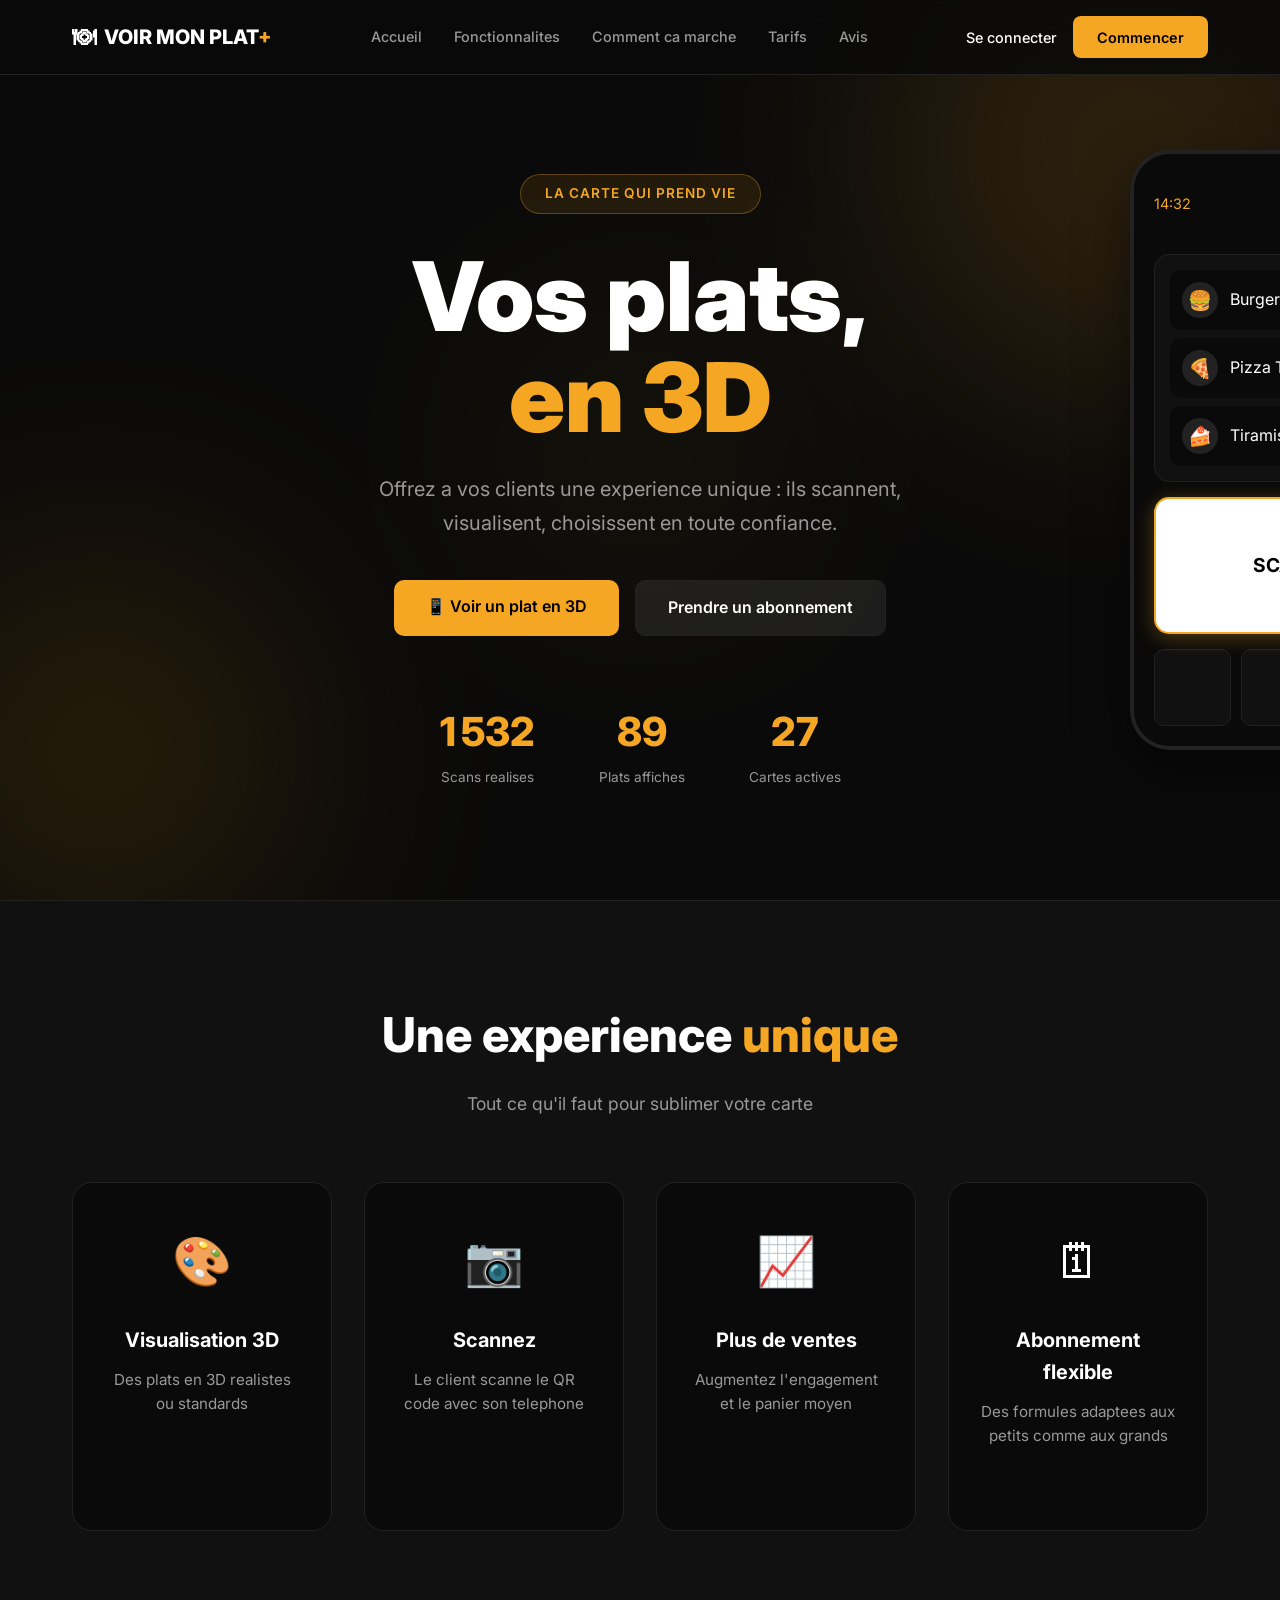
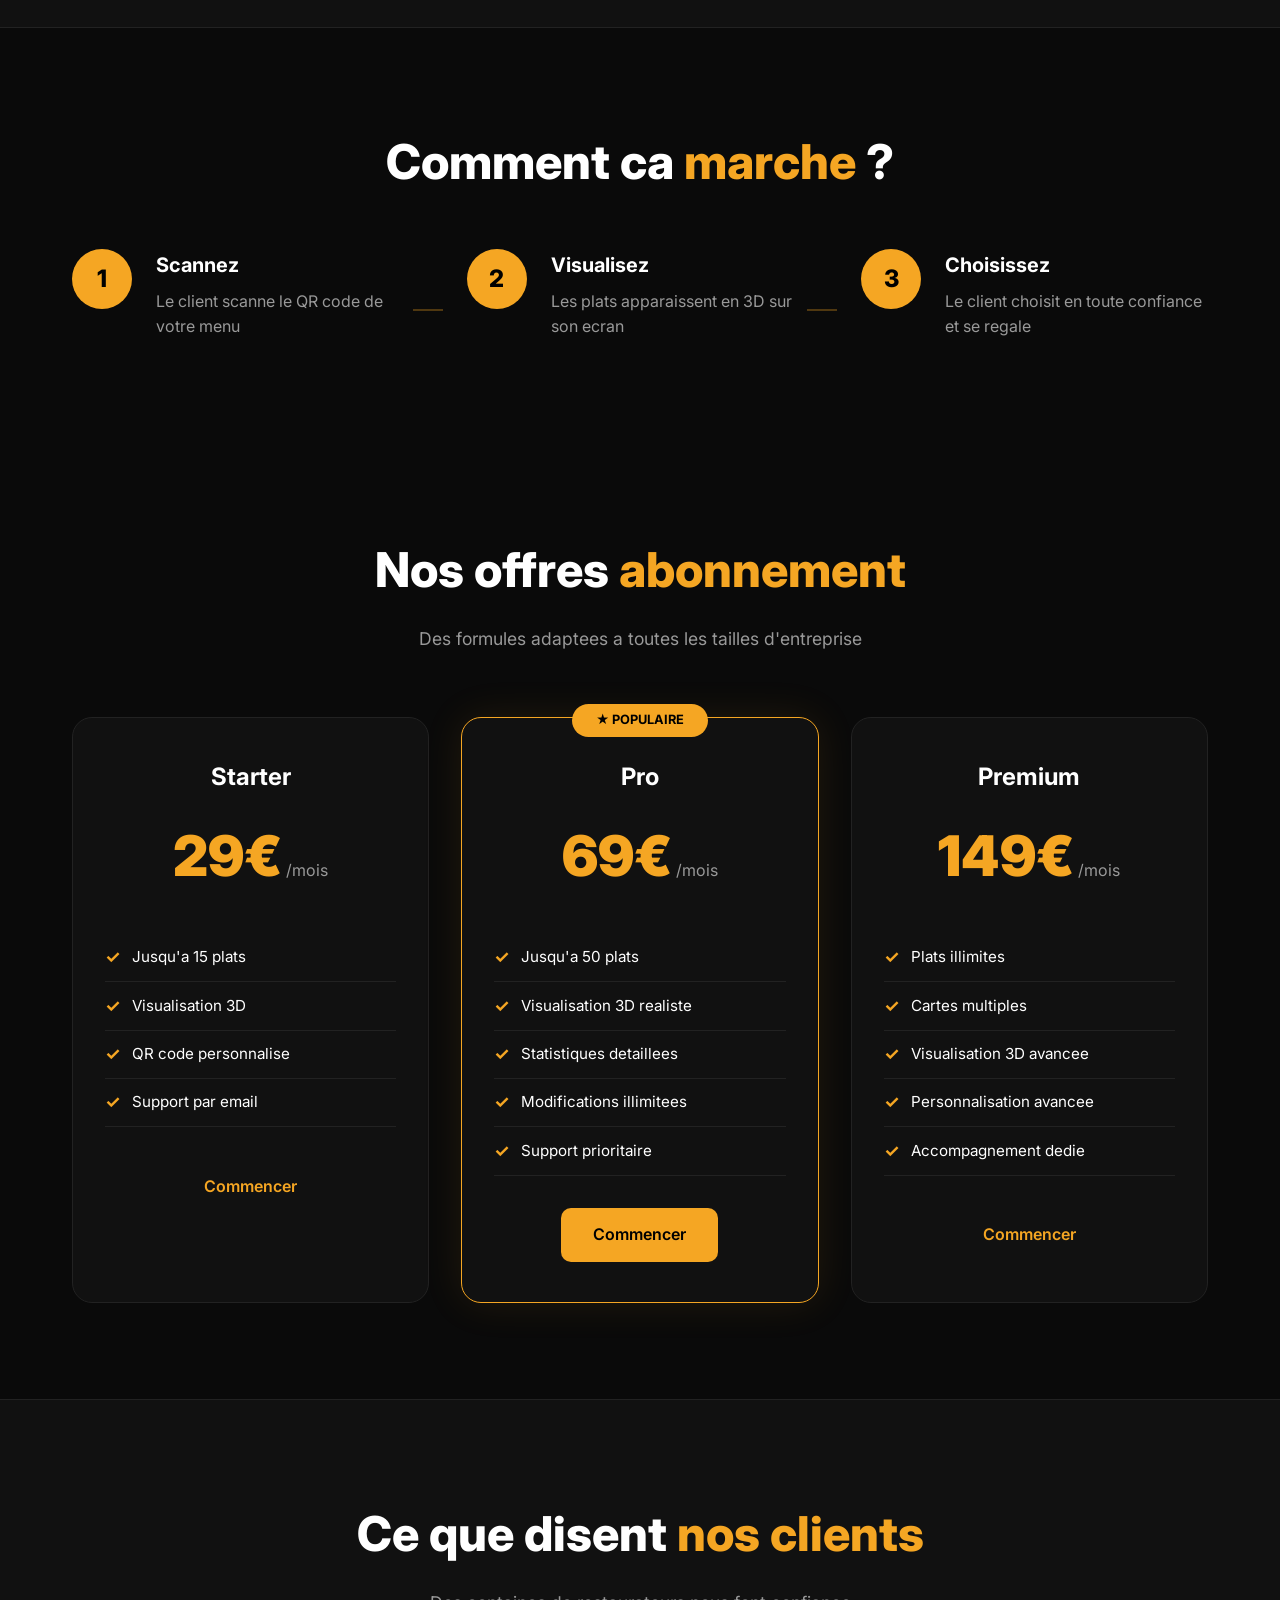
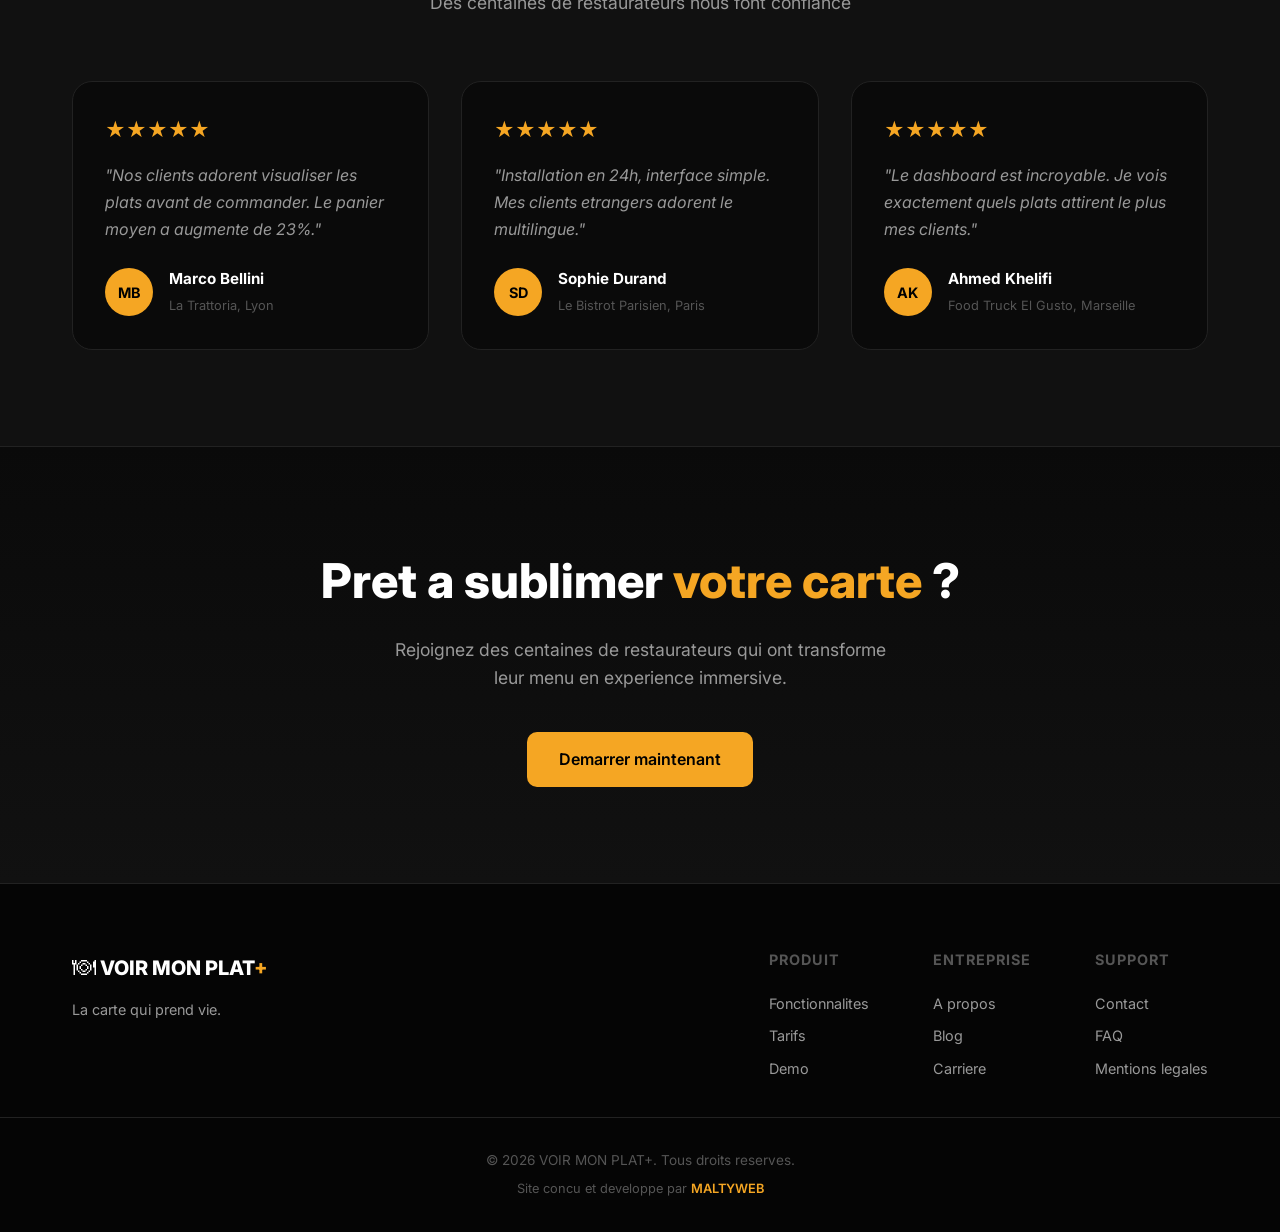
==== commit 620fd989: "Add files via upload" ====
--- a/index.html
+++ b/index.html
@@ -1067,6 +1067,7 @@
         </div>
         <div class="footer-bottom">
             <p>&copy; 2026 VOIR MON PLAT+. Tous droits reserves.</p>
+            <p style="margin-top:0.5rem;color:#555;font-size:0.8rem;">Site concu et developpe par <a href="https://www.instagram.com/malty_web" target="_blank" style="color:var(--jaune);text-decoration:none;font-weight:600;">MALTYWEB</a></p>
         </div>
     </footer>
 
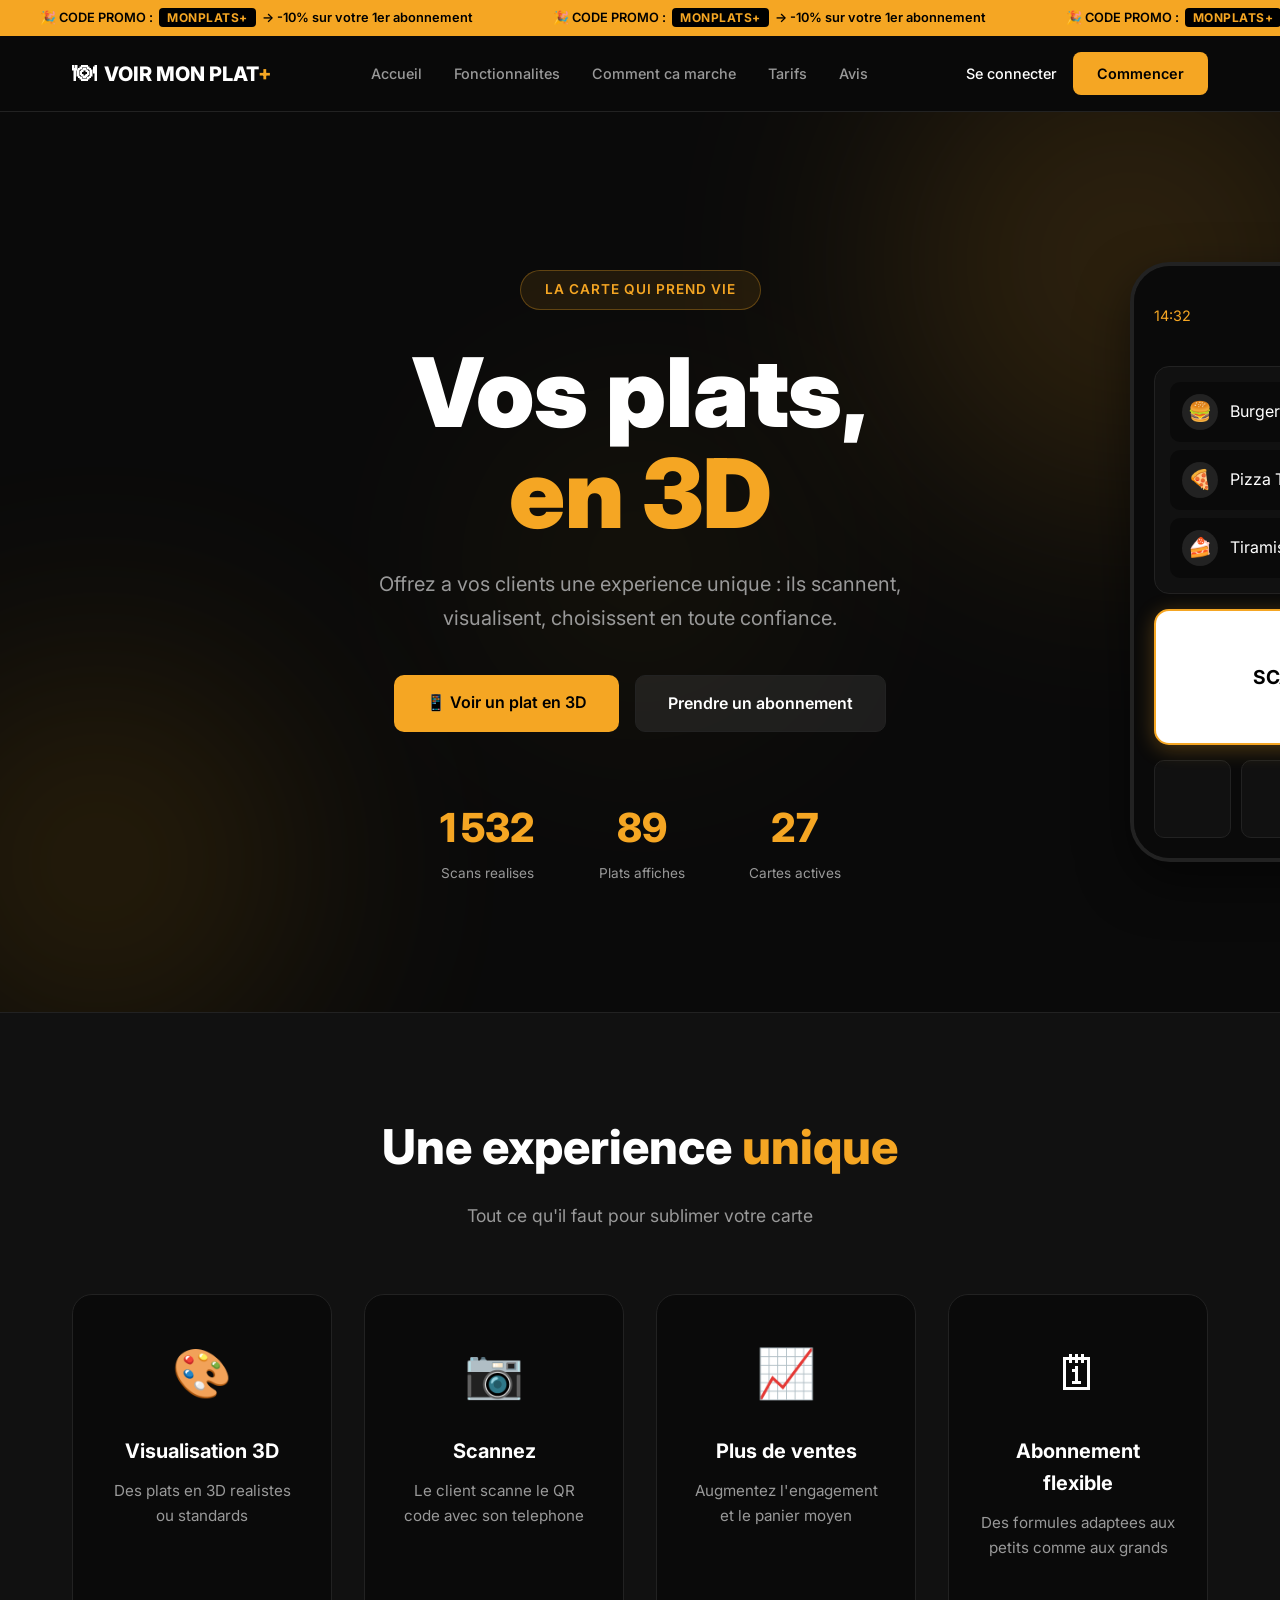
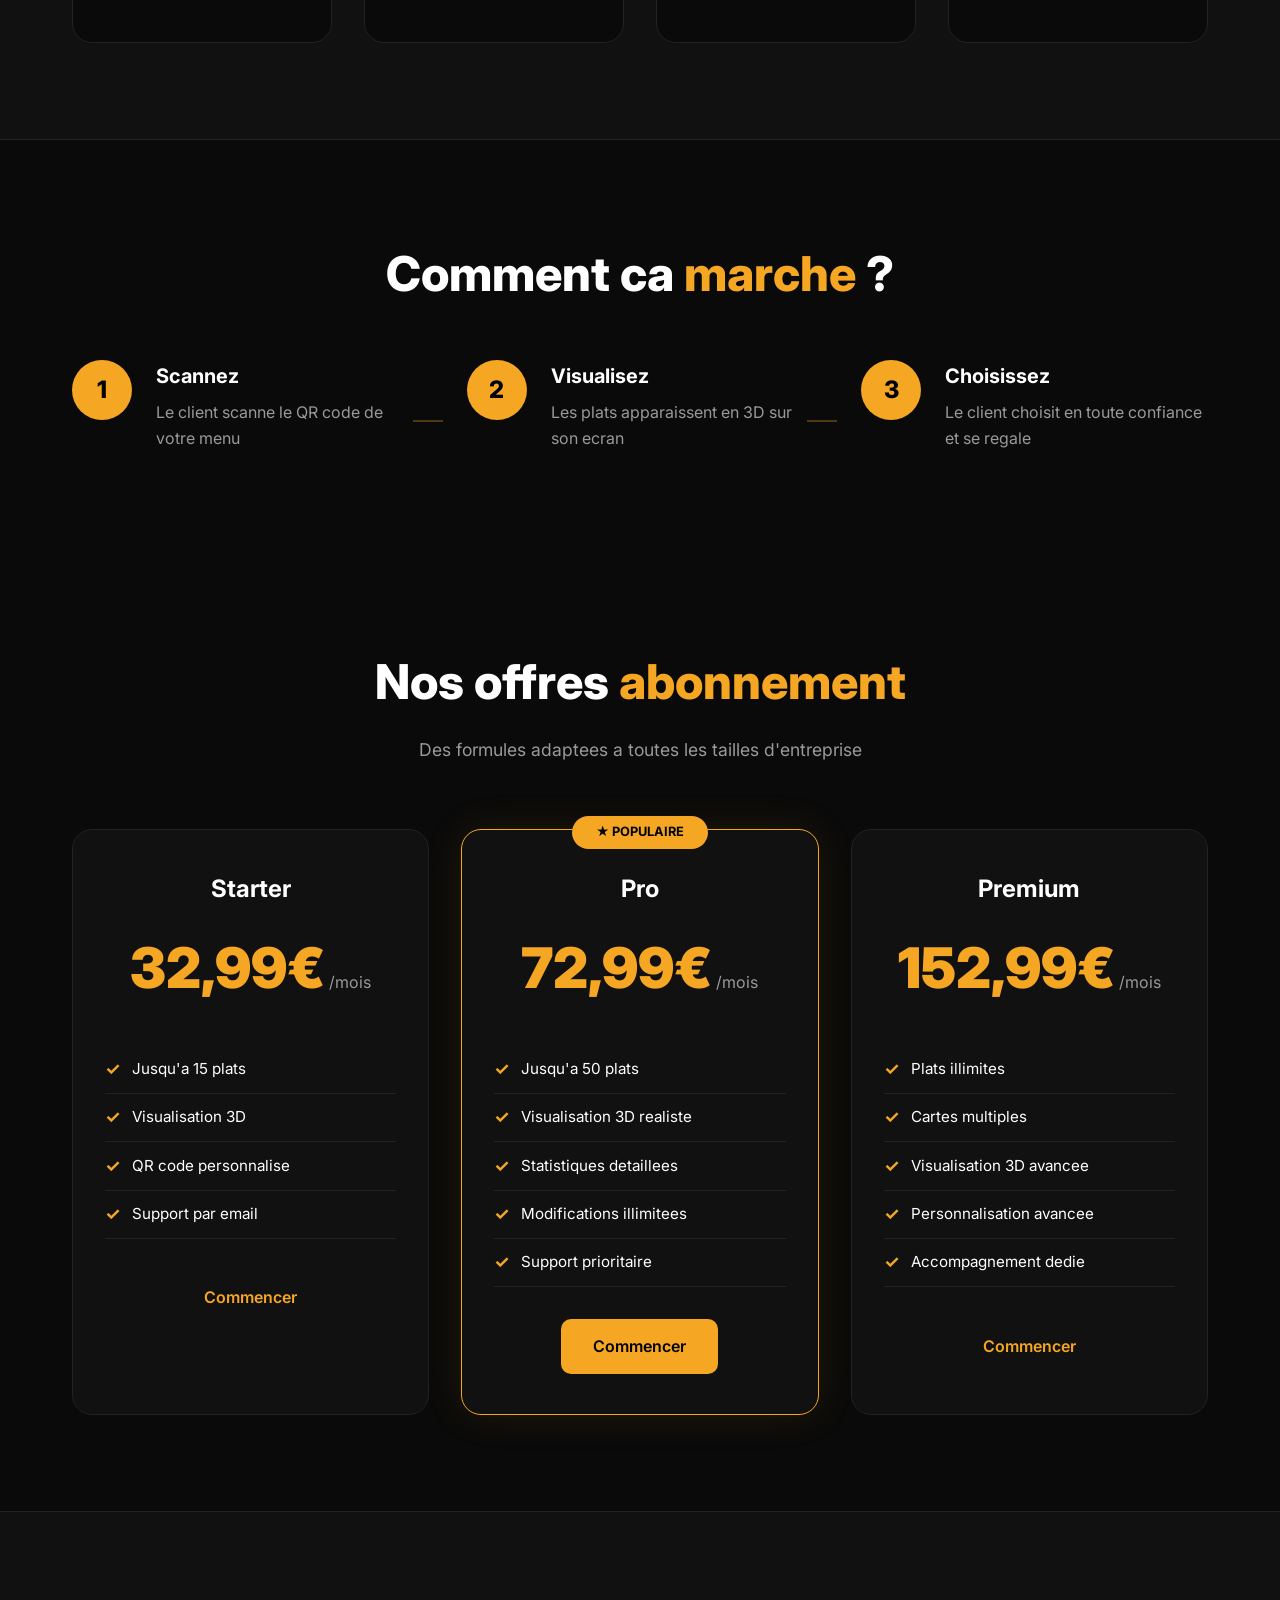
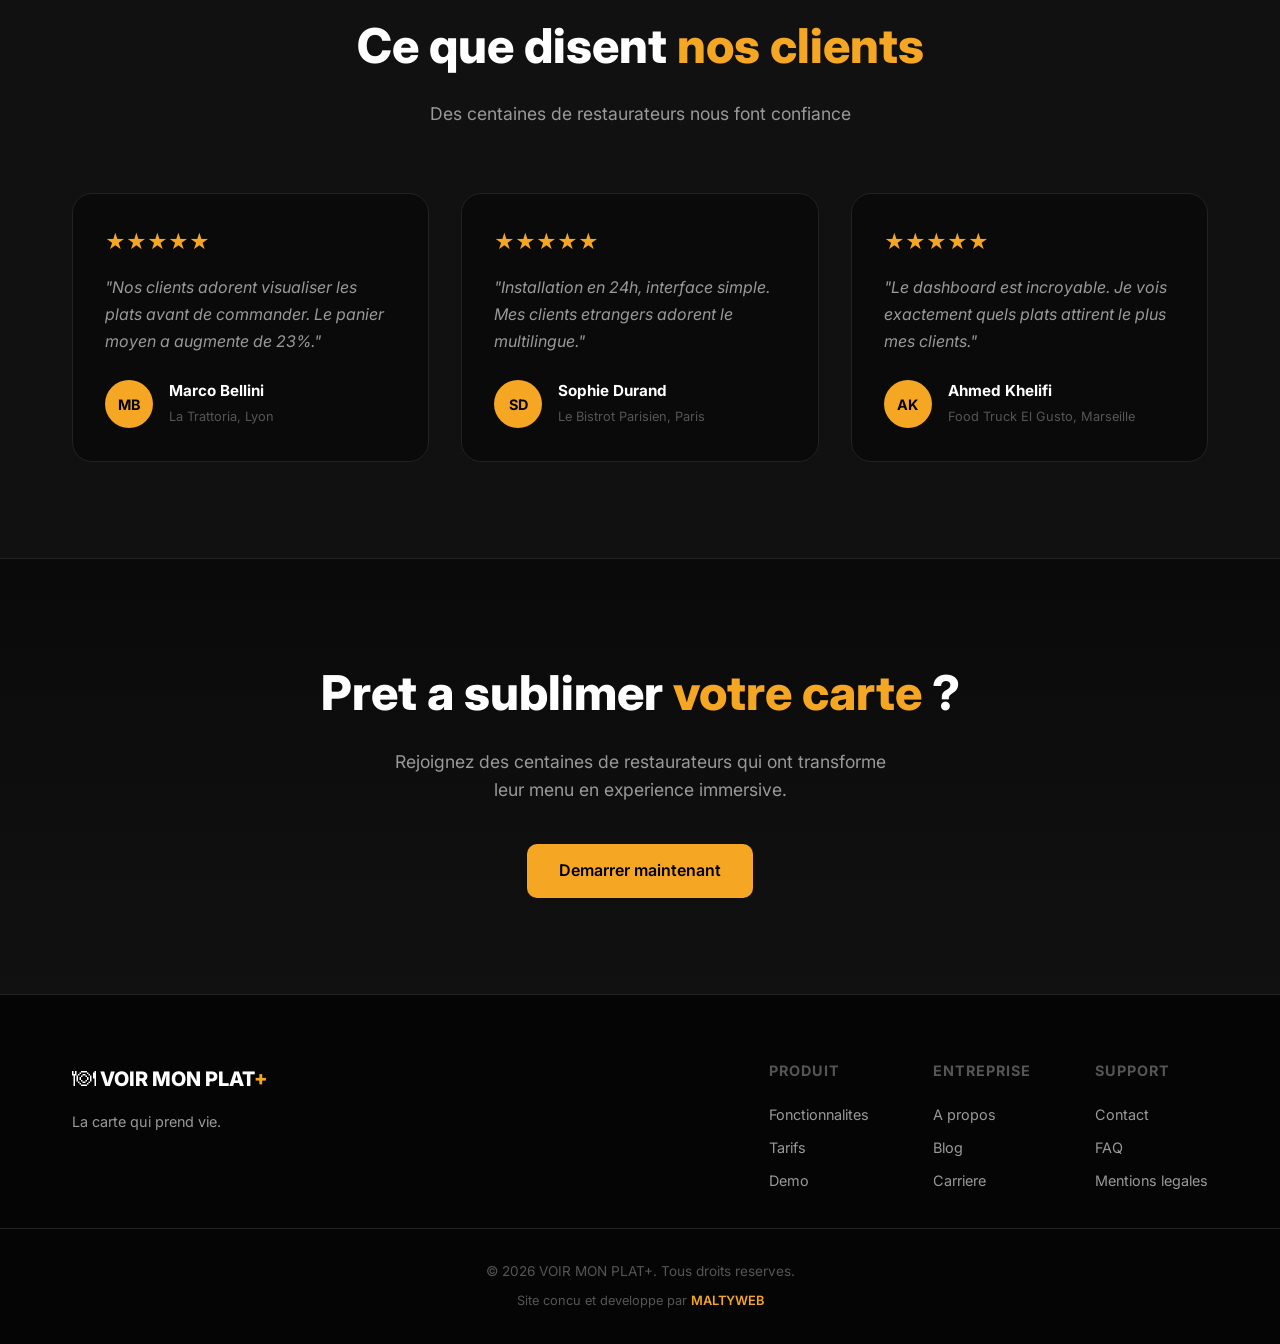
==== commit 7fca2b41: "Add files via upload" ====
--- a/index.html
+++ b/index.html
@@ -48,9 +48,64 @@
             color: #000;
         }
 
+        /* PROMO BANNER */
+        .promo-banner {
+            background: var(--jaune);
+            color: #000;
+            overflow: hidden;
+            white-space: nowrap;
+            padding: 0.5rem 0;
+            font-size: 0.8rem;
+            font-weight: 500;
+            position: relative;
+            z-index: 101;
+        }
+
+        .promo-track {
+            display: inline-flex;
+            animation: promoScroll 25s linear infinite;
+        }
+
+        .promo-track span {
+            padding: 0 2.5rem;
+            font-weight: 600;
+            flex-shrink: 0;
+        }
+
+        .promo-track span strong {
+            background: #000;
+            color: var(--jaune);
+            padding: 0.15rem 0.5rem;
+            border-radius: 4px;
+            margin: 0 0.2rem;
+            font-size: 0.75rem;
+            letter-spacing: 0.5px;
+        }
+
+        @keyframes promoScroll {
+            0% { transform: translateX(0); }
+            100% { transform: translateX(-50%); }
+        }
+
+        @media (max-width: 768px) {
+            .promo-banner {
+                font-size: 0.7rem;
+                padding: 0.4rem 0;
+            }
+
+            .promo-track span {
+                padding: 0 1.5rem;
+            }
+
+            .promo-track span strong {
+                padding: 0.1rem 0.4rem;
+                font-size: 0.65rem;
+            }
+        }
+
         /* NAVBAR */
         .navbar {
-            position: fixed;
+            position: sticky;
             top: 0;
             width: 100%;
             z-index: 100;
@@ -163,7 +218,7 @@
             align-items: center;
             justify-content: center;
             position: relative;
-            padding: 8rem 2rem 4rem;
+            padding: 6rem 2rem 4rem;
             overflow: hidden;
         }
 
@@ -780,7 +835,19 @@
 </head>
 <body>
 
-    <nav class="navbar">
+    <!-- PROMO BANNER -->
+    <div class="promo-banner" id="promoBanner">
+        <div class="promo-track">
+            <span>🎉 CODE PROMO : <strong>MONPLATS+</strong> → -10% sur votre 1er abonnement</span>
+            <span>🎉 CODE PROMO : <strong>MONPLATS+</strong> → -10% sur votre 1er abonnement</span>
+            <span>🎉 CODE PROMO : <strong>MONPLATS+</strong> → -10% sur votre 1er abonnement</span>
+            <span>🎉 CODE PROMO : <strong>MONPLATS+</strong> → -10% sur votre 1er abonnement</span>
+            <span>🎉 CODE PROMO : <strong>MONPLATS+</strong> → -10% sur votre 1er abonnement</span>
+            <span>🎉 CODE PROMO : <strong>MONPLATS+</strong> → -10% sur votre 1er abonnement</span>
+        </div>
+    </div>
+
+    <nav class="navbar" id="mainNav">
         <div class="nav-container">
             <div class="logo">
                 <span class="logo-icon">&#127869;</span>
@@ -936,7 +1003,7 @@
                     <div class="price-header">
                         <h3>Starter</h3>
                         <div class="price">
-                            <span class="price-amount">29&euro;</span>
+                            <span class="price-amount">32,99&euro;</span>
                             <span class="price-period">/mois</span>
                         </div>
                     </div>
@@ -953,7 +1020,7 @@
                     <div class="price-header">
                         <h3>Pro</h3>
                         <div class="price">
-                            <span class="price-amount">69&euro;</span>
+                            <span class="price-amount">72,99&euro;</span>
                             <span class="price-period">/mois</span>
                         </div>
                     </div>
@@ -970,7 +1037,7 @@
                     <div class="price-header">
                         <h3>Premium</h3>
                         <div class="price">
-                            <span class="price-amount">149&euro;</span>
+                            <span class="price-amount">152,99&euro;</span>
                             <span class="price-period">/mois</span>
                         </div>
                     </div>
@@ -1138,7 +1205,8 @@
         }
 
         // Navbar scroll
-        const navbar = document.querySelector('.navbar');
+        const navbar = document.getElementById('mainNav');
+        const promo = document.getElementById('promoBanner');
         window.addEventListener('scroll', () => {
             if (window.scrollY > 50) {
                 navbar.style.background = 'rgba(10, 10, 10, 0.95)';
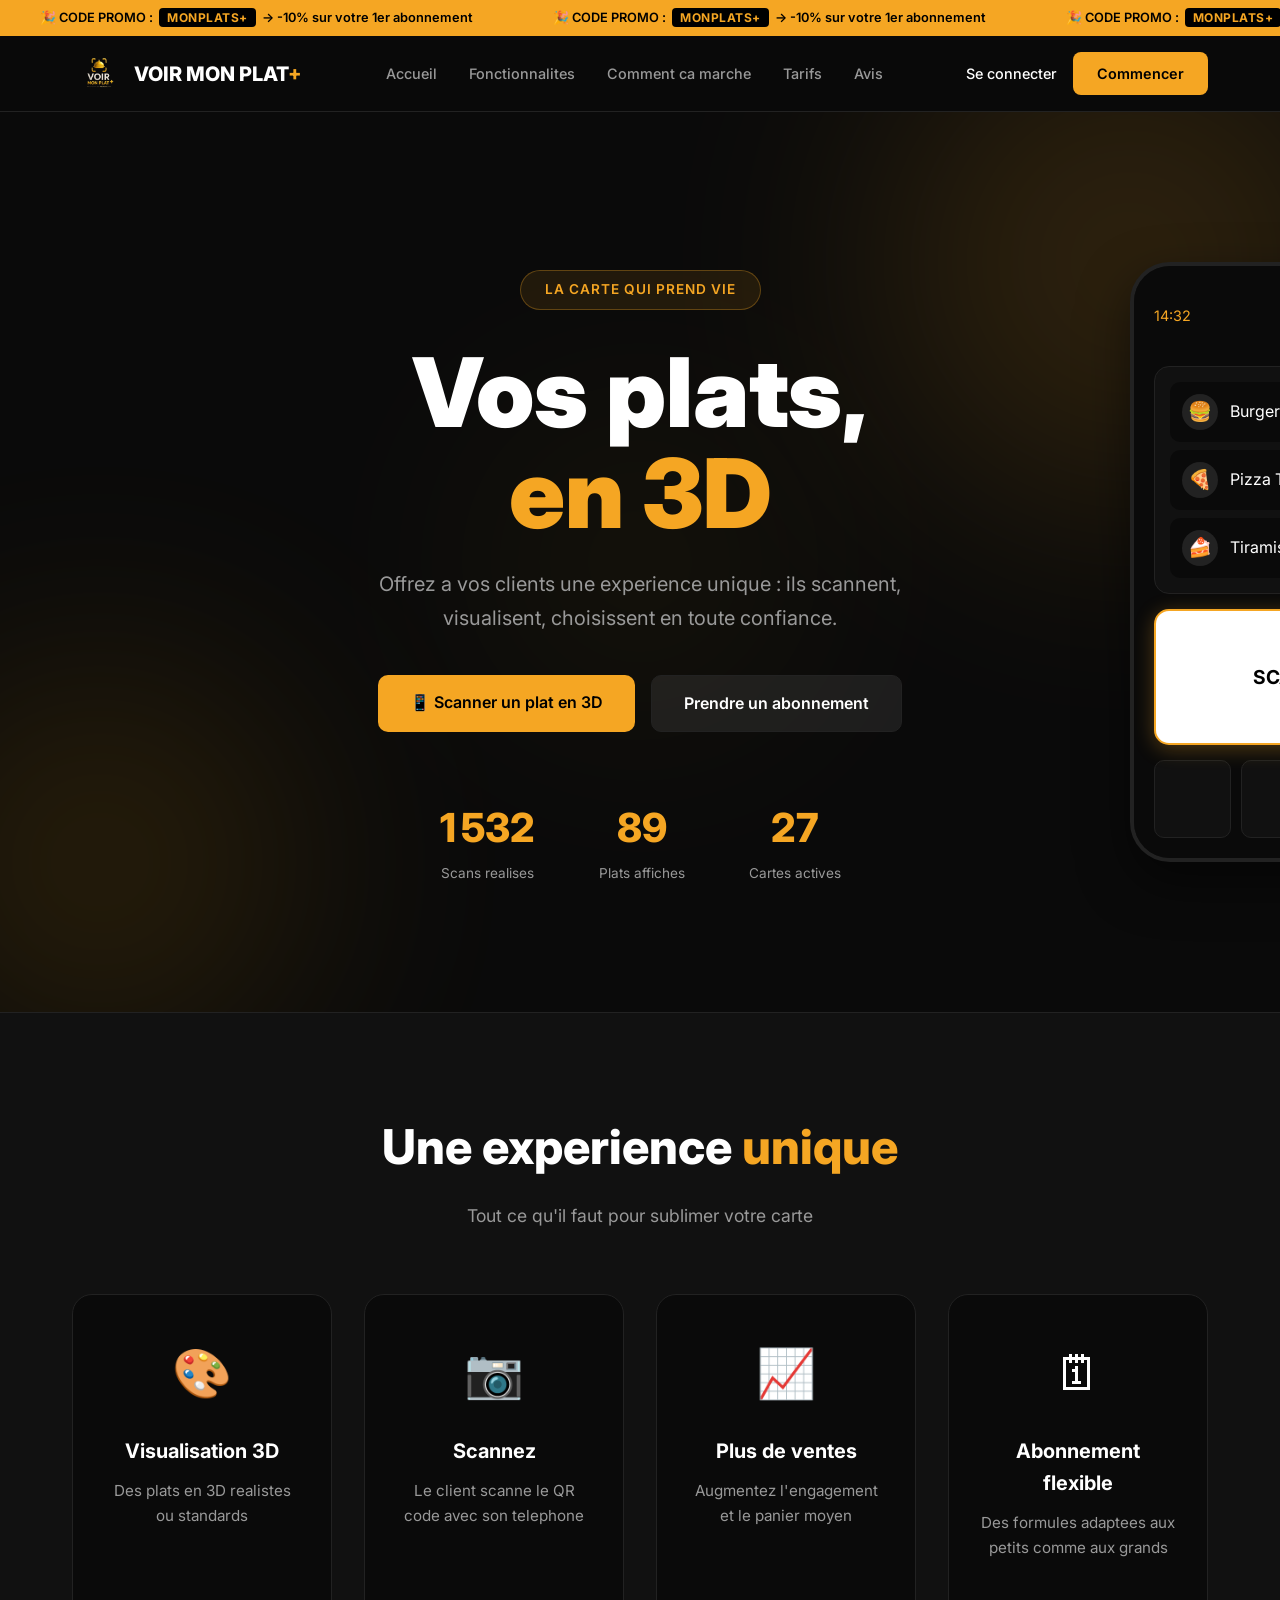
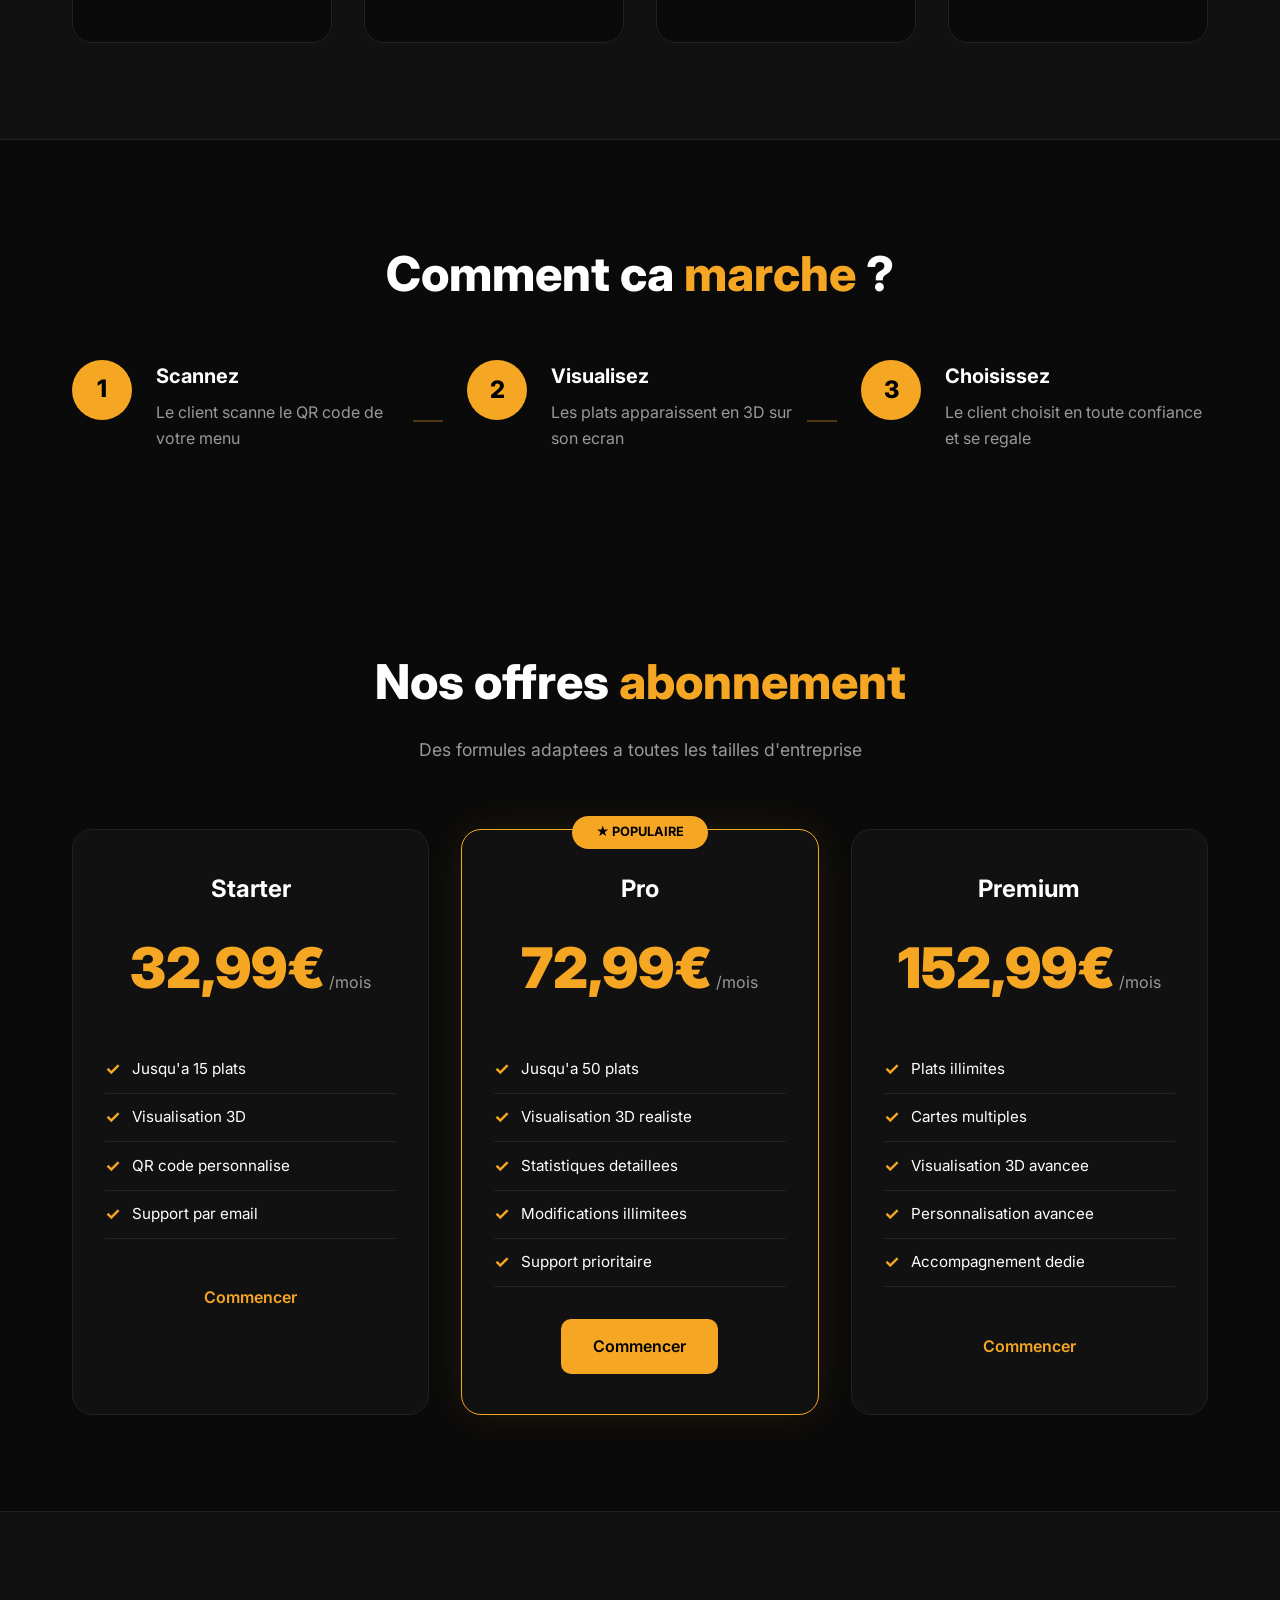
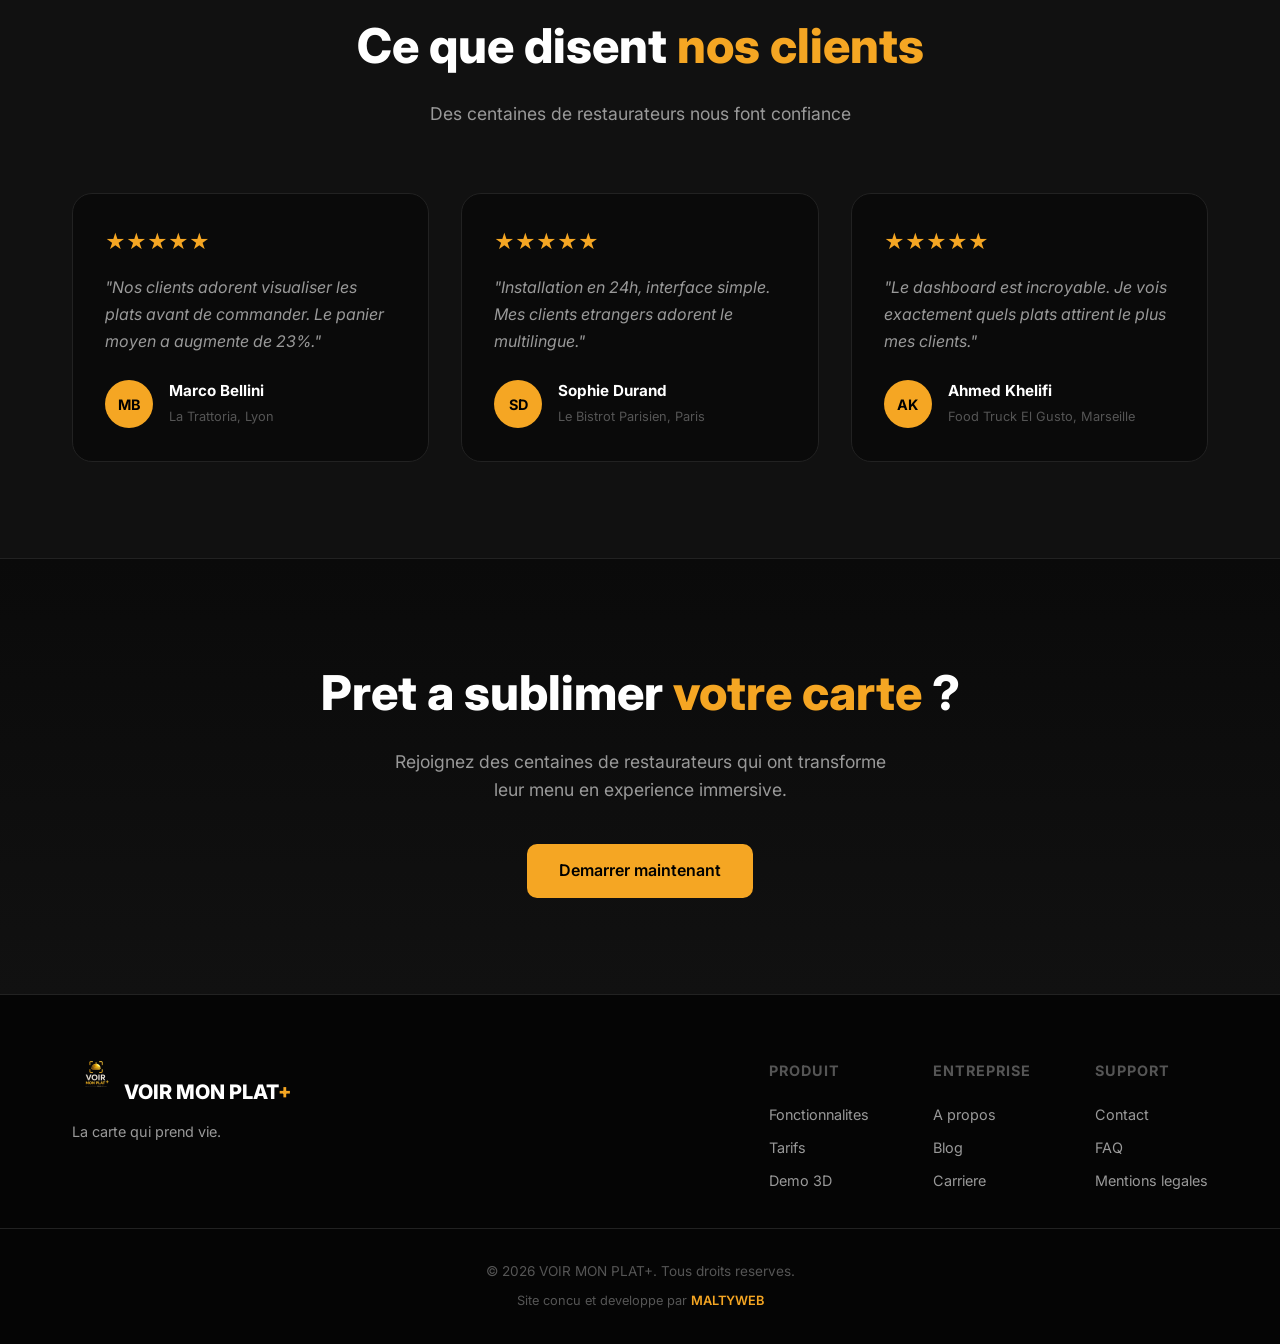
==== commit bd92ccff: "Add files via upload" ====
--- a/index.html
+++ b/index.html
@@ -850,7 +850,7 @@
     <nav class="navbar" id="mainNav">
         <div class="nav-container">
             <div class="logo">
-                <span class="logo-icon">&#127869;</span>
+                <img src="logo/IMG_5947.png" alt="VOIR MON PLAT+" style="height:36px;width:auto;border-radius:6px;">
                 <span class="logo-text">VOIR MON PLAT<span class="plus">+</span></span>
             </div>
             <ul class="nav-links">
@@ -886,7 +886,7 @@
                 Offrez a vos clients une experience unique : ils scannent, visualisent, choisissent en toute confiance.
             </p>
             <div class="hero-ctas">
-                <a href="visualisation.html" class="btn btn-primary">&#128241; Voir un plat en 3D</a>
+                <a href="scanner.html" class="btn btn-primary">&#128241; Scanner un plat en 3D</a>
                 <a href="abonnement.html" class="btn btn-secondary">Prendre un abonnement</a>
             </div>
             <div class="hero-stats">
@@ -939,7 +939,7 @@
             <h2 class="section-title">Une experience <span class="yellow-text">unique</span></h2>
             <p class="section-subtitle">Tout ce qu'il faut pour sublimer votre carte</p>
             <div class="features-grid">
-                <div class="feature-card feature-link" onclick="window.location.href='visualisation.html'">
+                <div class="feature-card feature-link" onclick="window.location.href='scanner.html'">
                     <div class="feature-icon">&#127912;</div>
                     <h3>Visualisation 3D</h3>
                     <p>Des plats en 3D realistes ou standards</p>
@@ -1107,8 +1107,8 @@
     <footer class="footer">
         <div class="footer-container">
             <div class="footer-brand">
-                <span class="logo-icon">&#127869;</span>
-                <span class="logo-text">VOIR MON PLAT<span class="plus">+</span></span>
+                <img src="logo/IMG_5947.png" alt="VOIR MON PLAT+" style="height:32px;width:auto;border-radius:6px;margin-bottom:0.5rem;">
+                <span class="logo-text" style="font-size:1.25rem;font-weight:800;">VOIR MON PLAT<span class="plus">+</span></span>
                 <p>La carte qui prend vie.</p>
             </div>
             <div class="footer-links">
@@ -1116,7 +1116,7 @@
                 <h4>Produit</h4>
                 <a href="#fonctionnalites">Fonctionnalites</a>
                 <a href="abonnement.html">Tarifs</a>
-                <a href="visualisation.html">Demo</a>
+                <a href="scanner.html">Demo 3D</a>
             </div>
             <div class="footer-col">
                 <h4>Entreprise</h4>
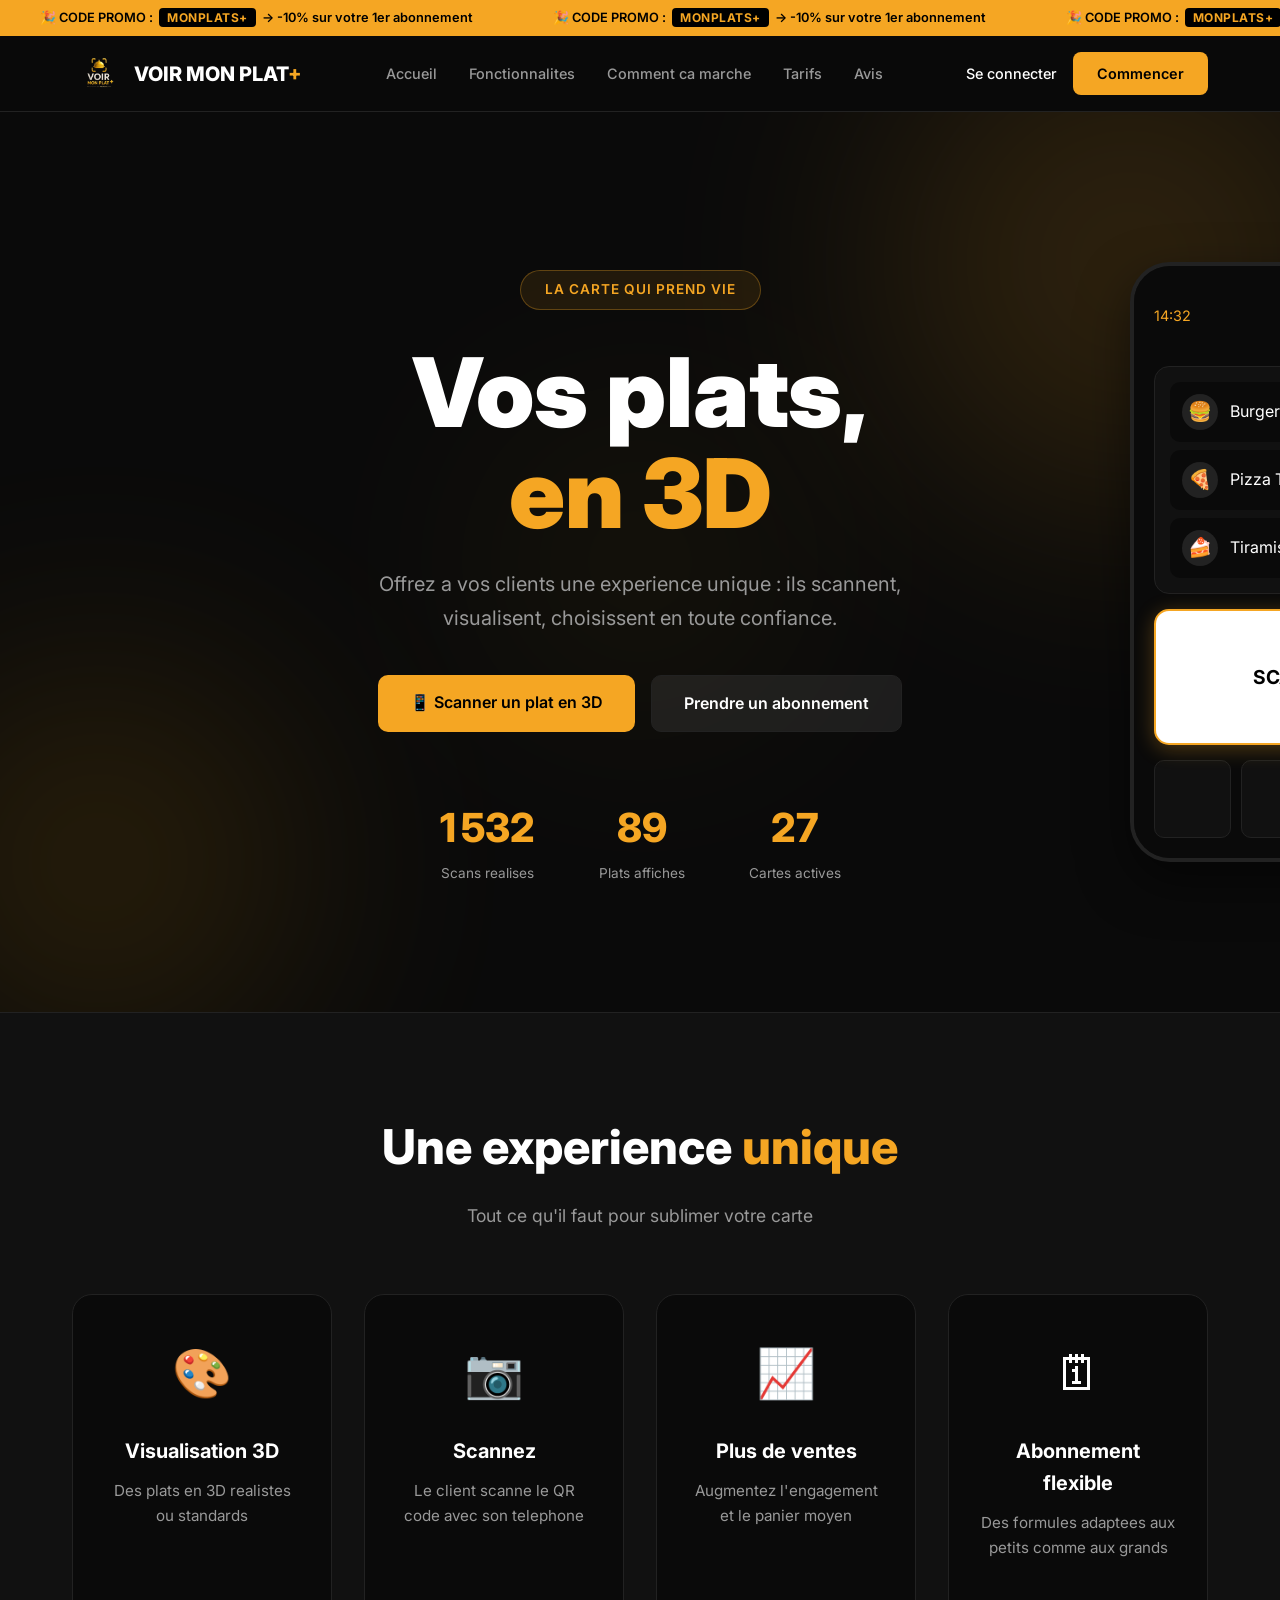
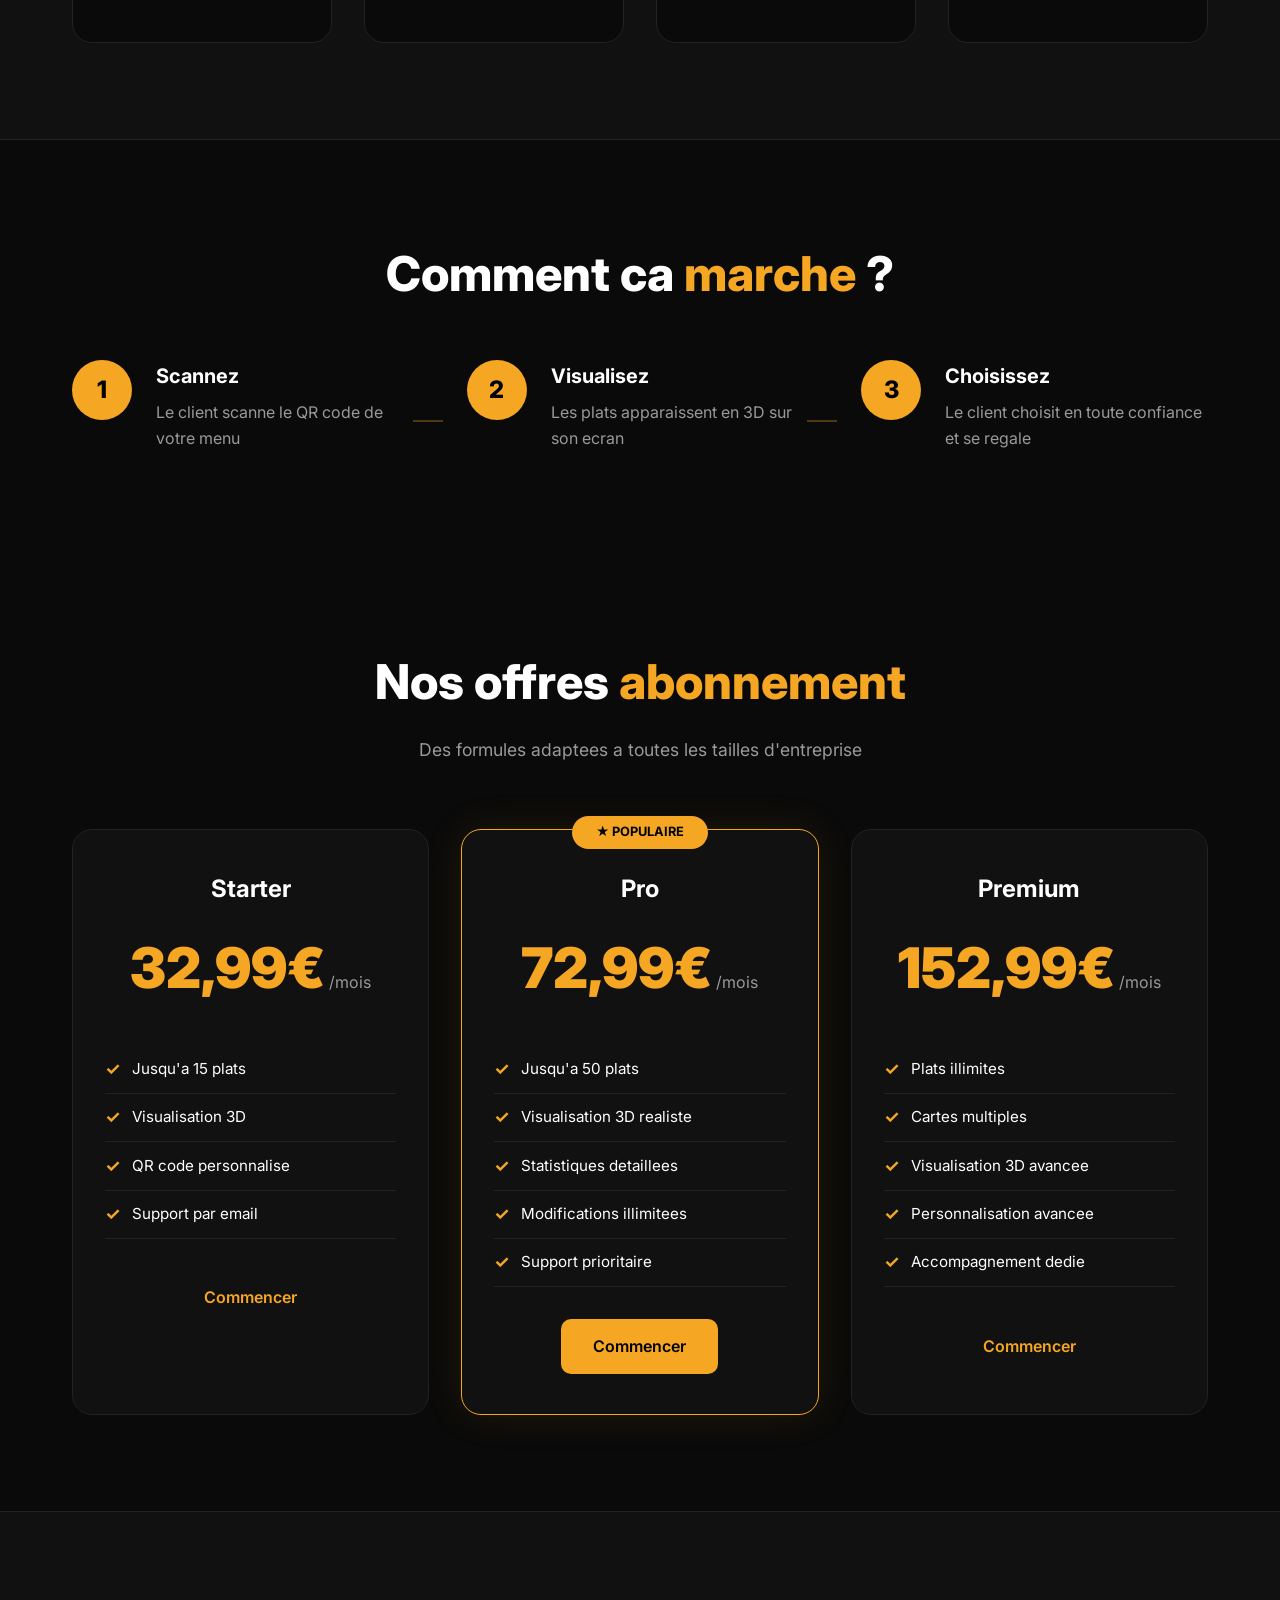
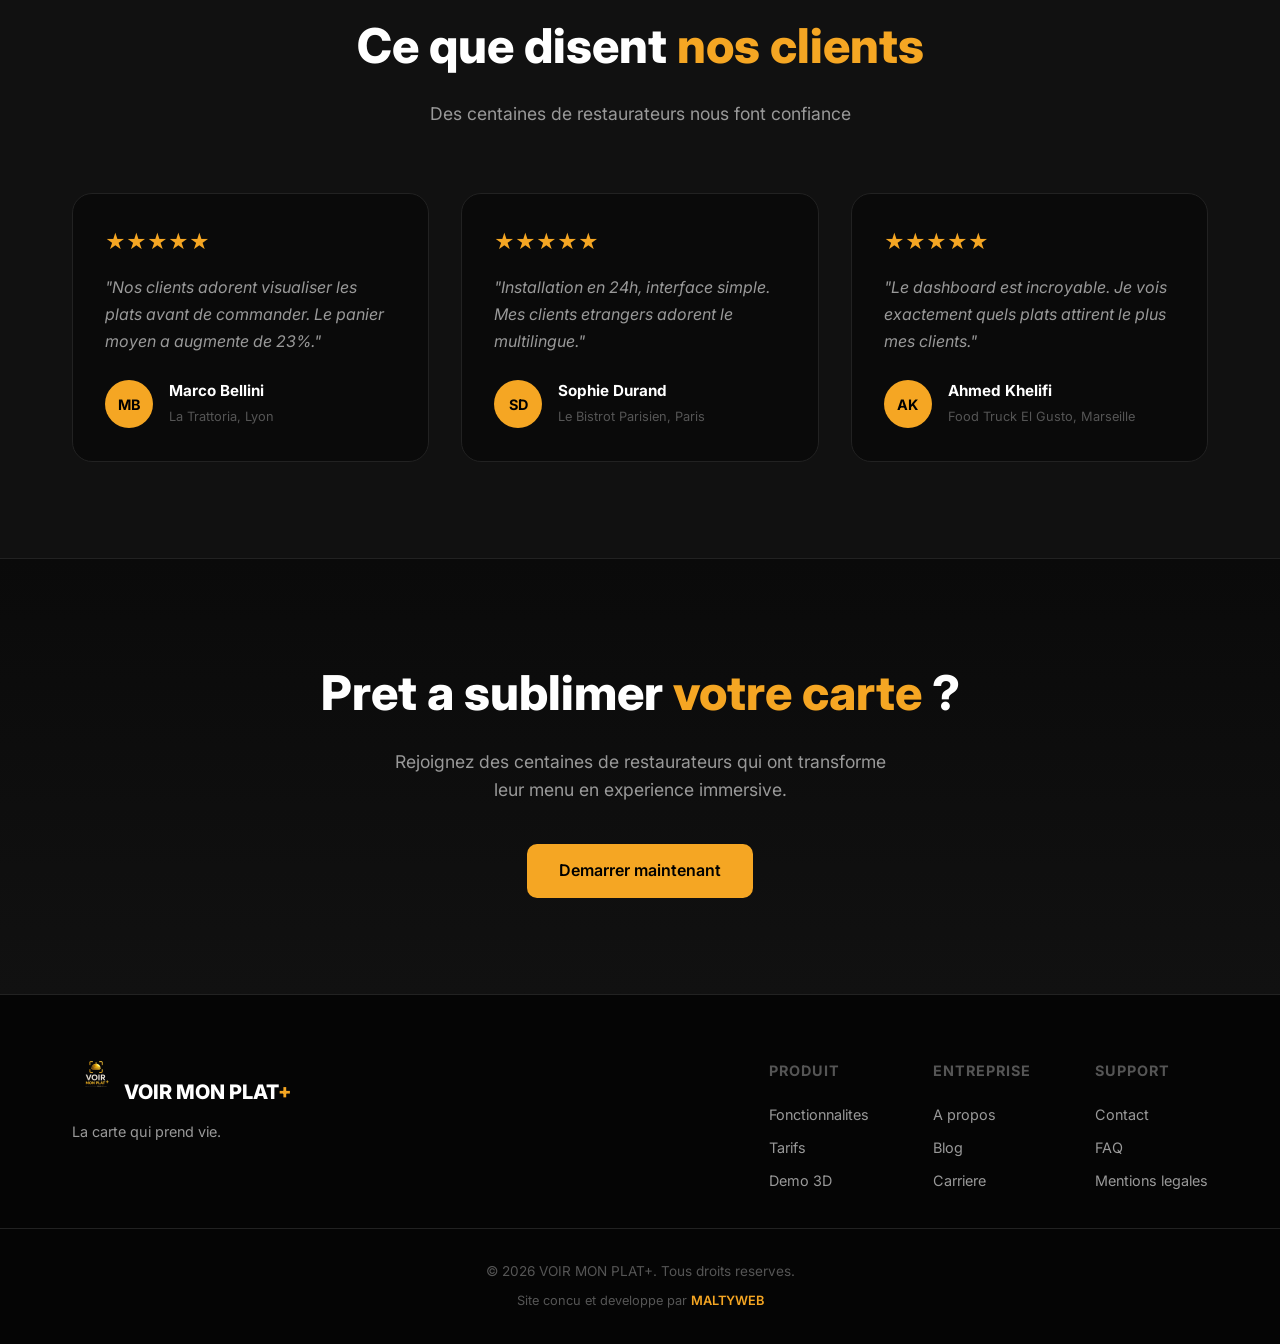
==== commit b5b94fb8: "Add files via upload" ====
--- a/index.html
+++ b/index.html
@@ -1138,6 +1138,7 @@
         </div>
     </footer>
 
+    <script src="vmp-tracker.js"></script>
     <script>
         // Compteur anime pour les stats hero
         const counters = document.querySelectorAll('.stat-number');
